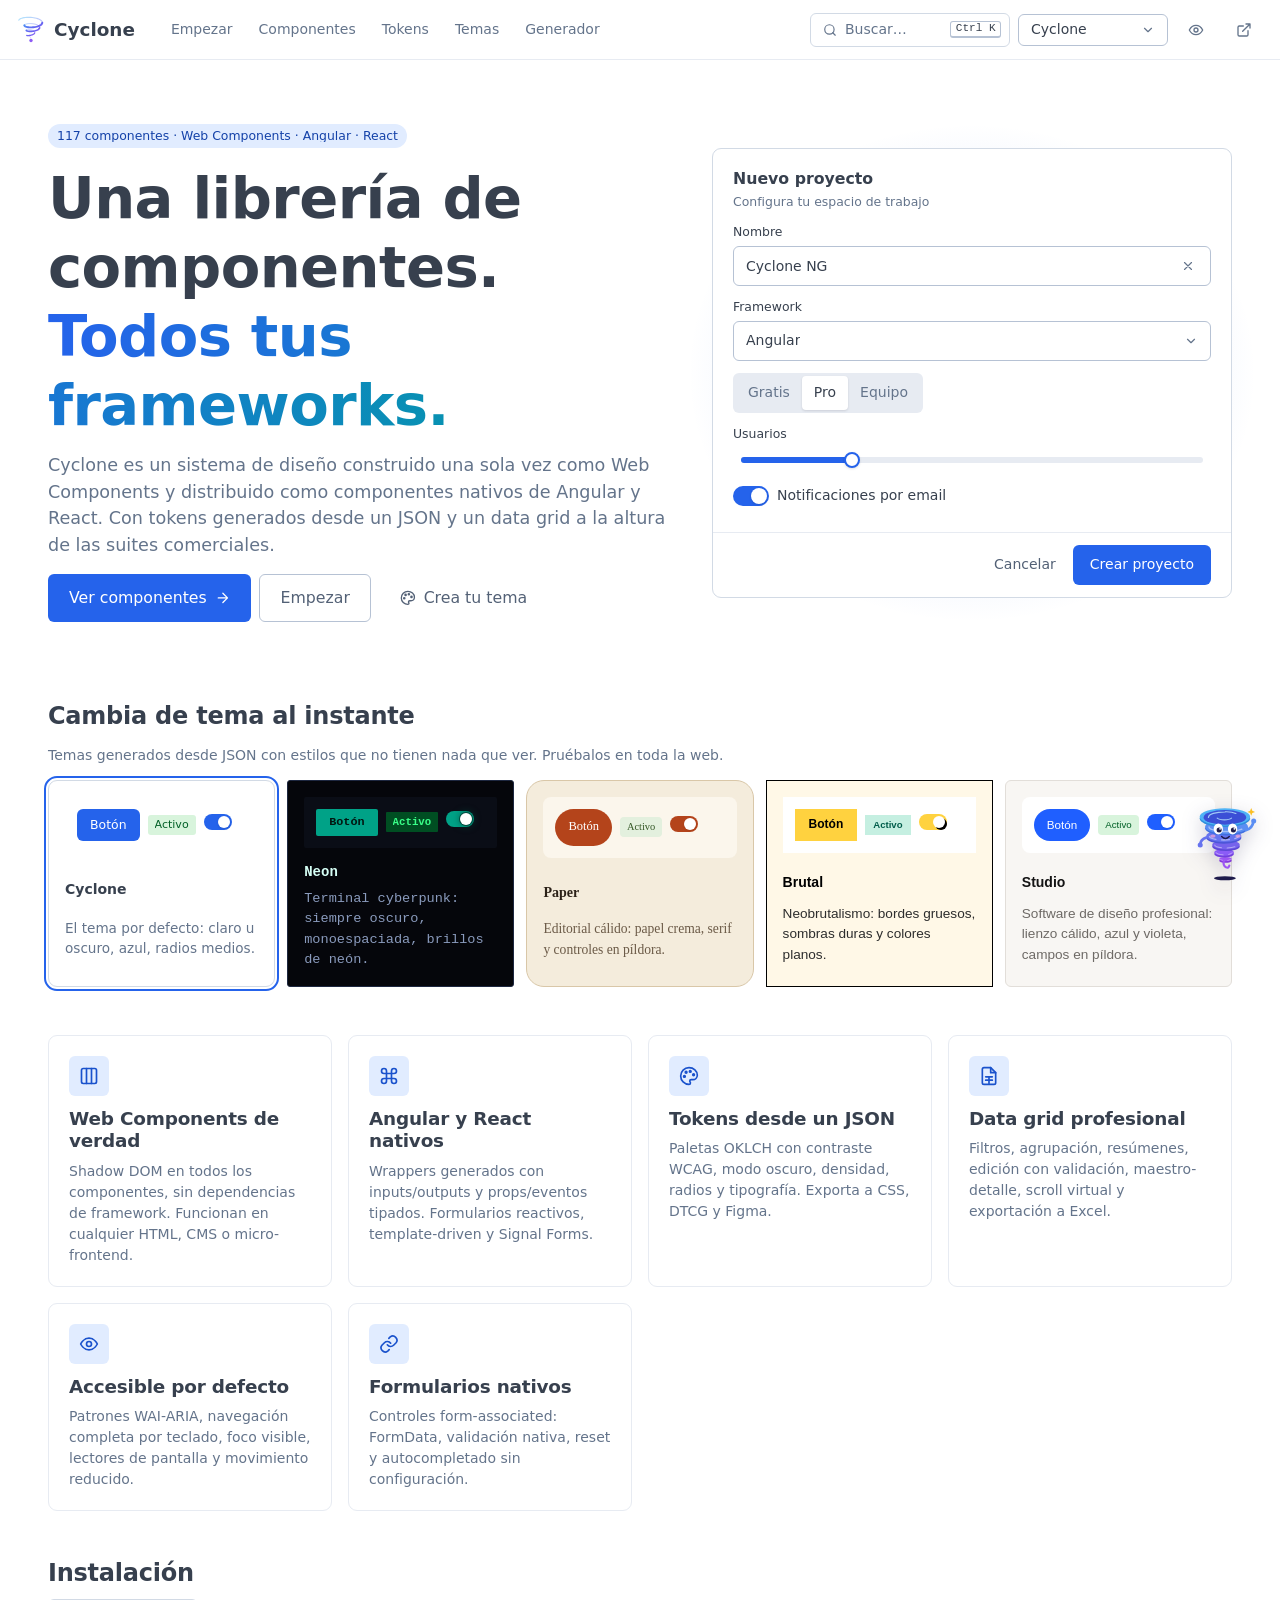
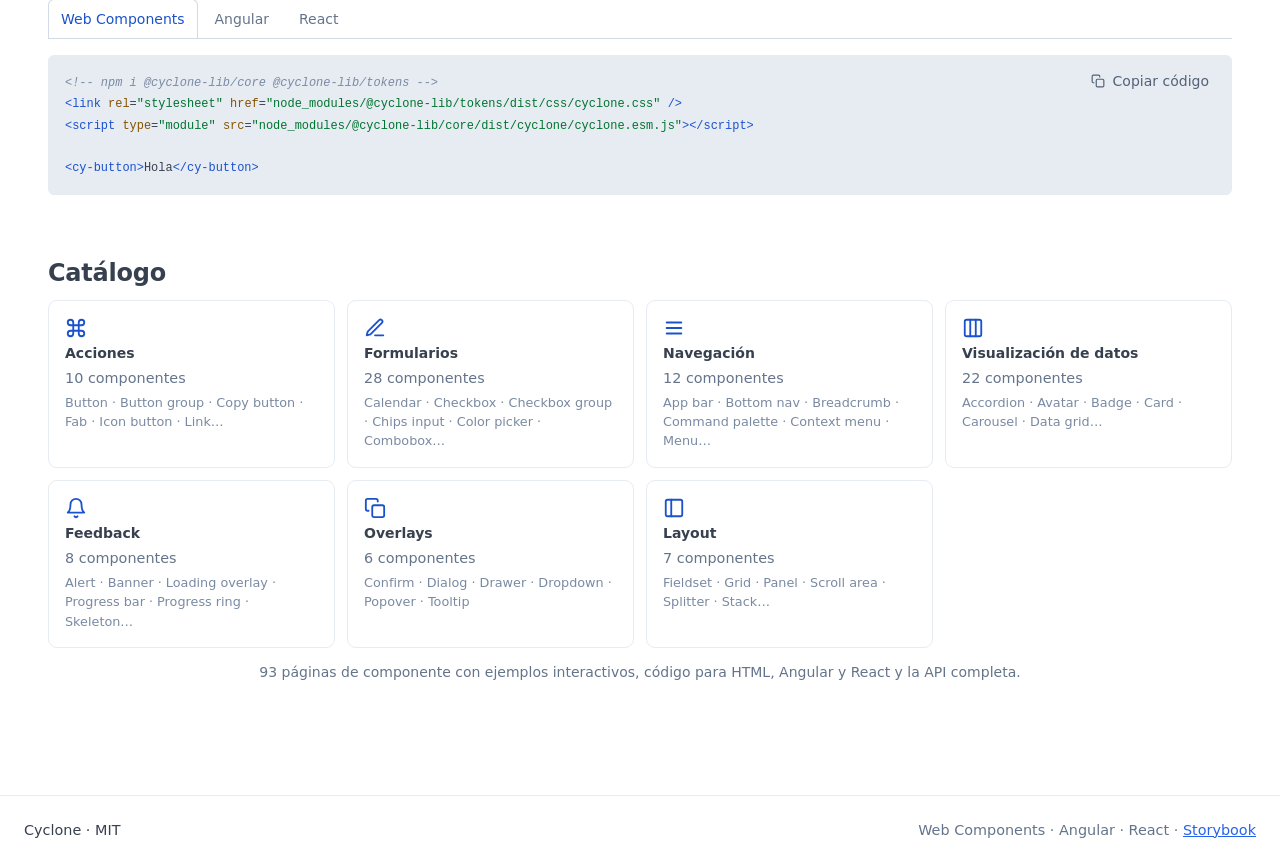
==== index.html @ b9663aac "Add public docs build of Cyclone-NG for GitHub Pages Static build of apps/docs with Storybook under " ====
<!doctype html>
<html lang="es">
  <head>
    <meta charset="utf-8" />
    <meta name="viewport" content="width=device-width, initial-scale=1" />
    <meta name="description" content="Cyclone: librería de componentes para Web Components, Angular y React, con tokens de diseño y data grid avanzado." />
    <meta name="cyclone:theme" content="manual" />
    <title>Cyclone · Componentes para Web Components, Angular y React</title>
    <link rel="icon" type="image/svg+xml" href="./brand/favicon.svg" />
    <script type="module" crossorigin src="./assets/index-DkG4FEiR.js"></script>
    <link rel="stylesheet" crossorigin href="./assets/index-DR-Eerob.css">
  </head>
  <body>
    <a class="skip" href="#main">Saltar al contenido</a>
    <div id="app"></div>
  </body>
</html>
---- assets/index-DR-Eerob.css ----
:root{--cy-theme-name:"cyclone";--cy-palette-white:#fff;--cy-palette-black:#000;--cy-palette-primary-50:#f3f7ff;--cy-palette-primary-100:#e1ecff;--cy-palette-primary-200:#c6daff;--cy-palette-primary-300:#9fc0ff;--cy-palette-primary-400:#6c9dff;--cy-palette-primary-500:#417eff;--cy-palette-primary-600:#2563eb;--cy-palette-primary-700:#1a52cc;--cy-palette-primary-800:#1442a9;--cy-palette-primary-900:#123788;--cy-palette-primary-950:#07215a;--cy-palette-neutral-50:#f5f7fa;--cy-palette-neutral-100:#e7ebf2;--cy-palette-neutral-200:#d2dae5;--cy-palette-neutral-300:#b6c2d4;--cy-palette-neutral-400:#93a3b9;--cy-palette-neutral-500:#7a8aa2;--cy-palette-neutral-600:#64748b;--cy-palette-neutral-700:#536176;--cy-palette-neutral-800:#434f60;--cy-palette-neutral-900:#37404e;--cy-palette-neutral-950:#202730;--cy-palette-success-50:#eefbef;--cy-palette-success-100:#d8f4dc;--cy-palette-success-200:#b6e8be;--cy-palette-success-300:#87d696;--cy-palette-success-400:#4cbb68;--cy-palette-success-500:#16a34a;--cy-palette-success-600:#008a3b;--cy-palette-success-700:#007430;--cy-palette-success-800:#005f26;--cy-palette-success-900:#004e1e;--cy-palette-success-950:#00300f;--cy-palette-warning-50:#fff1e1;--cy-palette-warning-100:#fedebb;--cy-palette-warning-200:#fcc380;--cy-palette-warning-300:#f59e0b;--cy-palette-warning-400:#d08500;--cy-palette-warning-500:#b47200;--cy-palette-warning-600:#9b6200;--cy-palette-warning-700:#865400;--cy-palette-warning-800:#6e4400;--cy-palette-warning-900:#5a3700;--cy-palette-warning-950:#382000;--cy-palette-danger-50:#fff4f2;--cy-palette-danger-100:#ffe4e0;--cy-palette-danger-200:#ffcbc3;--cy-palette-danger-300:#ffa99e;--cy-palette-danger-400:#ff7366;--cy-palette-danger-500:#f5443d;--cy-palette-danger-600:#dc2626;--cy-palette-danger-700:#bc1318;--cy-palette-danger-800:#9a0a10;--cy-palette-danger-900:#7b0e0f;--cy-palette-danger-950:#4f0204;--cy-palette-info-50:#eef9fd;--cy-palette-info-100:#d8f0f9;--cy-palette-info-200:#b4e0ef;--cy-palette-info-300:#84c9e1;--cy-palette-info-400:#47abca;--cy-palette-info-500:#0891b2;--cy-palette-info-600:#007b97;--cy-palette-info-700:#006881;--cy-palette-info-800:#00566b;--cy-palette-info-900:#004759;--cy-palette-info-950:#002c38;--cy-space-0:0px;--cy-space-1:4px;--cy-space-2:8px;--cy-space-3:12px;--cy-space-4:16px;--cy-space-5:20px;--cy-space-6:24px;--cy-space-7:28px;--cy-space-8:32px;--cy-space-10:40px;--cy-space-12:48px;--cy-space-14:56px;--cy-space-16:64px;--cy-space-20:80px;--cy-space-24:96px;--cy-space-0_5:2px;--cy-space-1_5:6px;--cy-space-2_5:10px;--cy-space-3_5:14px;--cy-size-control-xs:24px;--cy-size-control-sm:32px;--cy-size-control-md:40px;--cy-size-control-lg:48px;--cy-size-icon-sm:14px;--cy-size-icon-md:16px;--cy-size-icon-lg:20px;--cy-radius-none:0px;--cy-radius-sm:3px;--cy-radius-md:6px;--cy-radius-lg:9px;--cy-radius-xl:12px;--cy-radius-full:9999px;--cy-radius-control:var(--cy-radius-md);--cy-radius-container:var(--cy-radius-lg);--cy-border-width-default:1px;--cy-border-width-strong:2px;--cy-font-family-sans:Inter, ui-sans-serif, system-ui, -apple-system, "Segoe UI", Roboto, sans-serif;--cy-font-family-mono:ui-monospace, SFMono-Regular, Menlo, Consolas, monospace;--cy-font-family-heading:var(--cy-font-family-sans);--cy-font-size-xs:.6914rem;--cy-font-size-sm:.7778rem;--cy-font-size-md:.875rem;--cy-font-size-lg:.9844rem;--cy-font-size-xl:1.1074rem;--cy-font-size-2xl:1.2458rem;--cy-font-size-3xl:1.4016rem;--cy-font-size-4xl:1.5768rem;--cy-font-weight-regular:400;--cy-font-weight-medium:500;--cy-font-weight-semibold:600;--cy-font-weight-bold:700;--cy-font-line-height-tight:1.25;--cy-font-line-height-normal:1.5;--cy-font-line-height-relaxed:1.75;--cy-duration-fast:.1s;--cy-duration-normal:.2s;--cy-duration-slow:.3s;--cy-easing-standard:cubic-bezier(.2, 0, 0, 1);--cy-easing-enter:cubic-bezier(0, 0, 0, 1);--cy-easing-exit:cubic-bezier(.3, 0, 1, 1);--cy-focus-ring-width:2px;--cy-focus-ring-offset:2px;--cy-opacity-disabled:.5;--cy-z-dropdown:1000;--cy-z-sticky:1100;--cy-z-overlay:1200;--cy-z-modal:1300;--cy-z-popover:1400;--cy-z-toast:1500;--cy-z-tooltip:1600;--cy-color-bg-canvas:var(--cy-palette-white);--cy-color-bg-surface:var(--cy-palette-white);--cy-color-bg-raised:var(--cy-palette-white);--cy-color-bg-sunken:var(--cy-palette-neutral-100);--cy-color-bg-muted:var(--cy-palette-neutral-50);--cy-color-bg-hover:#7a8aa214;--cy-color-bg-backdrop:#20273080;--cy-color-text-default:var(--cy-palette-neutral-900);--cy-color-text-muted:var(--cy-palette-neutral-600);--cy-color-text-subtle:var(--cy-palette-neutral-500);--cy-color-text-disabled:var(--cy-palette-neutral-400);--cy-color-text-inverse:var(--cy-palette-white);--cy-color-text-link:var(--cy-palette-primary-600);--cy-color-border-subtle:var(--cy-palette-neutral-100);--cy-color-border-default:var(--cy-palette-neutral-200);--cy-color-border-strong:var(--cy-palette-neutral-300);--cy-color-border-control:var(--cy-palette-neutral-300);--cy-color-border-control-hover:var(--cy-palette-neutral-400);--cy-color-focus-ring:var(--cy-palette-primary-500);--cy-color-primary-solid:var(--cy-palette-primary-600);--cy-color-primary-solid-hover:var(--cy-palette-primary-700);--cy-color-primary-solid-active:var(--cy-palette-primary-800);--cy-color-primary-on-solid:var(--cy-palette-white);--cy-color-primary-soft:var(--cy-palette-primary-100);--cy-color-primary-soft-hover:var(--cy-palette-primary-200);--cy-color-primary-on-soft:var(--cy-palette-primary-800);--cy-color-primary-border:var(--cy-palette-primary-300);--cy-color-primary-text:var(--cy-palette-primary-700);--cy-color-neutral-solid:var(--cy-palette-neutral-800);--cy-color-neutral-solid-hover:var(--cy-palette-neutral-900);--cy-color-neutral-solid-active:var(--cy-palette-neutral-950);--cy-color-neutral-on-solid:var(--cy-palette-white);--cy-color-neutral-soft:var(--cy-palette-neutral-100);--cy-color-neutral-soft-hover:var(--cy-palette-neutral-200);--cy-color-neutral-on-soft:var(--cy-palette-neutral-800);--cy-color-neutral-border:var(--cy-palette-neutral-300);--cy-color-neutral-text:var(--cy-palette-neutral-700);--cy-color-success-solid:var(--cy-palette-success-500);--cy-color-success-solid-hover:var(--cy-palette-success-600);--cy-color-success-solid-active:var(--cy-palette-success-700);--cy-color-success-on-solid:var(--cy-palette-success-950);--cy-color-success-soft:var(--cy-palette-success-100);--cy-color-success-soft-hover:var(--cy-palette-success-200);--cy-color-success-on-soft:var(--cy-palette-success-800);--cy-color-success-border:var(--cy-palette-success-300);--cy-color-success-text:var(--cy-palette-success-700);--cy-color-warning-solid:var(--cy-palette-warning-300);--cy-color-warning-solid-hover:var(--cy-palette-warning-400);--cy-color-warning-solid-active:var(--cy-palette-warning-500);--cy-color-warning-on-solid:var(--cy-palette-warning-950);--cy-color-warning-soft:var(--cy-palette-warning-100);--cy-color-warning-soft-hover:var(--cy-palette-warning-200);--cy-color-warning-on-soft:var(--cy-palette-warning-800);--cy-color-warning-border:var(--cy-palette-warning-300);--cy-color-warning-text:var(--cy-palette-warning-700);--cy-color-danger-solid:var(--cy-palette-danger-600);--cy-color-danger-solid-hover:var(--cy-palette-danger-700);--cy-color-danger-solid-active:var(--cy-palette-danger-800);--cy-color-danger-on-solid:var(--cy-palette-white);--cy-color-danger-soft:var(--cy-palette-danger-100);--cy-color-danger-soft-hover:var(--cy-palette-danger-200);--cy-color-danger-on-soft:var(--cy-palette-danger-800);--cy-color-danger-border:var(--cy-palette-danger-300);--cy-color-danger-text:var(--cy-palette-danger-700);--cy-color-info-solid:var(--cy-palette-info-500);--cy-color-info-solid-hover:var(--cy-palette-info-600);--cy-color-info-solid-active:var(--cy-palette-info-700);--cy-color-info-on-solid:var(--cy-palette-info-950);--cy-color-info-soft:var(--cy-palette-info-100);--cy-color-info-soft-hover:var(--cy-palette-info-200);--cy-color-info-on-soft:var(--cy-palette-info-800);--cy-color-info-border:var(--cy-palette-info-300);--cy-color-info-text:var(--cy-palette-info-700);--cy-shadow-sm:0px 1px 2px 0px #2027300f, 0px 1px 3px 0px #20273014;--cy-shadow-md:0px 2px 4px -1px #2027300f, 0px 4px 8px -2px #2027301a;--cy-shadow-lg:0px 4px 8px -2px #2027300f, 0px 12px 24px -4px #2027301f;--cy-shadow-xl:0px 8px 16px -4px #20273014, 0px 24px 48px -8px #20273029;--lightningcss-light:initial;--lightningcss-dark: ;color-scheme:light}@media (prefers-color-scheme:dark){:root:not([data-cy-mode=light]){--cy-color-bg-canvas:var(--cy-palette-neutral-950);--cy-color-bg-surface:var(--cy-palette-neutral-900);--cy-color-bg-raised:var(--cy-palette-neutral-800);--cy-color-bg-sunken:var(--cy-palette-neutral-950);--cy-color-bg-muted:var(--cy-palette-neutral-900);--cy-color-bg-hover:#93a3b91f;--cy-color-bg-backdrop:#202730b3;--cy-color-text-default:var(--cy-palette-neutral-50);--cy-color-text-muted:var(--cy-palette-neutral-400);--cy-color-text-subtle:var(--cy-palette-neutral-500);--cy-color-text-disabled:var(--cy-palette-neutral-600);--cy-color-text-inverse:var(--cy-palette-neutral-900);--cy-color-text-link:var(--cy-palette-primary-400);--cy-color-border-subtle:var(--cy-palette-neutral-900);--cy-color-border-default:var(--cy-palette-neutral-800);--cy-color-border-strong:var(--cy-palette-neutral-700);--cy-color-border-control:var(--cy-palette-neutral-700);--cy-color-border-control-hover:var(--cy-palette-neutral-600);--cy-color-focus-ring:var(--cy-palette-primary-400);--cy-color-primary-solid:var(--cy-palette-primary-500);--cy-color-primary-solid-hover:var(--cy-palette-primary-400);--cy-color-primary-solid-active:var(--cy-palette-primary-300);--cy-color-primary-on-solid:var(--cy-palette-primary-950);--cy-color-primary-soft:var(--cy-palette-primary-900);--cy-color-primary-soft-hover:var(--cy-palette-primary-800);--cy-color-primary-on-soft:var(--cy-palette-primary-200);--cy-color-primary-border:var(--cy-palette-primary-700);--cy-color-primary-text:var(--cy-palette-primary-300);--cy-color-neutral-solid:var(--cy-palette-neutral-100);--cy-color-neutral-solid-hover:var(--cy-palette-neutral-200);--cy-color-neutral-solid-active:var(--cy-palette-neutral-300);--cy-color-neutral-on-solid:var(--cy-palette-neutral-950);--cy-color-neutral-soft:var(--cy-palette-neutral-900);--cy-color-neutral-soft-hover:var(--cy-palette-neutral-800);--cy-color-neutral-on-soft:var(--cy-palette-neutral-200);--cy-color-neutral-border:var(--cy-palette-neutral-700);--cy-color-neutral-text:var(--cy-palette-neutral-300);--cy-color-success-solid:var(--cy-palette-success-500);--cy-color-success-solid-hover:var(--cy-palette-success-400);--cy-color-success-solid-active:var(--cy-palette-success-300);--cy-color-success-on-solid:var(--cy-palette-success-950);--cy-color-success-soft:var(--cy-palette-success-900);--cy-color-success-soft-hover:var(--cy-palette-success-800);--cy-color-success-on-soft:var(--cy-palette-success-200);--cy-color-success-border:var(--cy-palette-success-700);--cy-color-success-text:var(--cy-palette-success-300);--cy-color-warning-solid:var(--cy-palette-warning-400);--cy-color-warning-solid-hover:var(--cy-palette-warning-300);--cy-color-warning-solid-active:var(--cy-palette-warning-200);--cy-color-warning-on-solid:var(--cy-palette-warning-950);--cy-color-warning-soft:var(--cy-palette-warning-900);--cy-color-warning-soft-hover:var(--cy-palette-warning-800);--cy-color-warning-on-soft:var(--cy-palette-warning-200);--cy-color-warning-border:var(--cy-palette-warning-700);--cy-color-warning-text:var(--cy-palette-warning-300);--cy-color-danger-solid:var(--cy-palette-danger-500);--cy-color-danger-solid-hover:var(--cy-palette-danger-400);--cy-color-danger-solid-active:var(--cy-palette-danger-300);--cy-color-danger-on-solid:var(--cy-palette-danger-950);--cy-color-danger-soft:var(--cy-palette-danger-900);--cy-color-danger-soft-hover:var(--cy-palette-danger-800);--cy-color-danger-on-soft:var(--cy-palette-danger-200);--cy-color-danger-border:var(--cy-palette-danger-700);--cy-color-danger-text:var(--cy-palette-danger-300);--cy-color-info-solid:var(--cy-palette-info-500);--cy-color-info-solid-hover:var(--cy-palette-info-400);--cy-color-info-solid-active:var(--cy-palette-info-300);--cy-color-info-on-solid:var(--cy-palette-info-950);--cy-color-info-soft:var(--cy-palette-info-900);--cy-color-info-soft-hover:var(--cy-palette-info-800);--cy-color-info-on-soft:var(--cy-palette-info-200);--cy-color-info-border:var(--cy-palette-info-700);--cy-color-info-text:var(--cy-palette-info-300);--cy-shadow-sm:0px 1px 2px 0px #2027302e, 0px 1px 3px 0px #2027303d;--cy-shadow-md:0px 2px 4px -1px #2027302e, 0px 4px 8px -2px #2027304d;--cy-shadow-lg:0px 4px 8px -2px #2027302e, 0px 12px 24px -4px #2027305c;--cy-shadow-xl:0px 8px 16px -4px #2027303d, 0px 24px 48px -8px #2027307a;--lightningcss-light: ;--lightningcss-dark:initial;color-scheme:dark}}[data-cy-mode=dark]{--cy-color-bg-canvas:var(--cy-palette-neutral-950);--cy-color-bg-surface:var(--cy-palette-neutral-900);--cy-color-bg-raised:var(--cy-palette-neutral-800);--cy-color-bg-sunken:var(--cy-palette-neutral-950);--cy-color-bg-muted:var(--cy-palette-neutral-900);--cy-color-bg-hover:#93a3b91f;--cy-color-bg-backdrop:#202730b3;--cy-color-text-default:var(--cy-palette-neutral-50);--cy-color-text-muted:var(--cy-palette-neutral-400);--cy-color-text-subtle:var(--cy-palette-neutral-500);--cy-color-text-disabled:var(--cy-palette-neutral-600);--cy-color-text-inverse:var(--cy-palette-neutral-900);--cy-color-text-link:var(--cy-palette-primary-400);--cy-color-border-subtle:var(--cy-palette-neutral-900);--cy-color-border-default:var(--cy-palette-neutral-800);--cy-color-border-strong:var(--cy-palette-neutral-700);--cy-color-border-control:var(--cy-palette-neutral-700);--cy-color-border-control-hover:var(--cy-palette-neutral-600);--cy-color-focus-ring:var(--cy-palette-primary-400);--cy-color-primary-solid:var(--cy-palette-primary-500);--cy-color-primary-solid-hover:var(--cy-palette-primary-400);--cy-color-primary-solid-active:var(--cy-palette-primary-300);--cy-color-primary-on-solid:var(--cy-palette-primary-950);--cy-color-primary-soft:var(--cy-palette-primary-900);--cy-color-primary-soft-hover:var(--cy-palette-primary-800);--cy-color-primary-on-soft:var(--cy-palette-primary-200);--cy-color-primary-border:var(--cy-palette-primary-700);--cy-color-primary-text:var(--cy-palette-primary-300);--cy-color-neutral-solid:var(--cy-palette-neutral-100);--cy-color-neutral-solid-hover:var(--cy-palette-neutral-200);--cy-color-neutral-solid-active:var(--cy-palette-neutral-300);--cy-color-neutral-on-solid:var(--cy-palette-neutral-950);--cy-color-neutral-soft:var(--cy-palette-neutral-900);--cy-color-neutral-soft-hover:var(--cy-palette-neutral-800);--cy-color-neutral-on-soft:var(--cy-palette-neutral-200);--cy-color-neutral-border:var(--cy-palette-neutral-700);--cy-color-neutral-text:var(--cy-palette-neutral-300);--cy-color-success-solid:var(--cy-palette-success-500);--cy-color-success-solid-hover:var(--cy-palette-success-400);--cy-color-success-solid-active:var(--cy-palette-success-300);--cy-color-success-on-solid:var(--cy-palette-success-950);--cy-color-success-soft:var(--cy-palette-success-900);--cy-color-success-soft-hover:var(--cy-palette-success-800);--cy-color-success-on-soft:var(--cy-palette-success-200);--cy-color-success-border:var(--cy-palette-success-700);--cy-color-success-text:var(--cy-palette-success-300);--cy-color-warning-solid:var(--cy-palette-warning-400);--cy-color-warning-solid-hover:var(--cy-palette-warning-300);--cy-color-warning-solid-active:var(--cy-palette-warning-200);--cy-color-warning-on-solid:var(--cy-palette-warning-950);--cy-color-warning-soft:var(--cy-palette-warning-900);--cy-color-warning-soft-hover:var(--cy-palette-warning-800);--cy-color-warning-on-soft:var(--cy-palette-warning-200);--cy-color-warning-border:var(--cy-palette-warning-700);--cy-color-warning-text:var(--cy-palette-warning-300);--cy-color-danger-solid:var(--cy-palette-danger-500);--cy-color-danger-solid-hover:var(--cy-palette-danger-400);--cy-color-danger-solid-active:var(--cy-palette-danger-300);--cy-color-danger-on-solid:var(--cy-palette-danger-950);--cy-color-danger-soft:var(--cy-palette-danger-900);--cy-color-danger-soft-hover:var(--cy-palette-danger-800);--cy-color-danger-on-soft:var(--cy-palette-danger-200);--cy-color-danger-border:var(--cy-palette-danger-700);--cy-color-danger-text:var(--cy-palette-danger-300);--cy-color-info-solid:var(--cy-palette-info-500);--cy-color-info-solid-hover:var(--cy-palette-info-400);--cy-color-info-solid-active:var(--cy-palette-info-300);--cy-color-info-on-solid:var(--cy-palette-info-950);--cy-color-info-soft:var(--cy-palette-info-900);--cy-color-info-soft-hover:var(--cy-palette-info-800);--cy-color-info-on-soft:var(--cy-palette-info-200);--cy-color-info-border:var(--cy-palette-info-700);--cy-color-info-text:var(--cy-palette-info-300);--cy-shadow-sm:0px 1px 2px 0px #2027302e, 0px 1px 3px 0px #2027303d;--cy-shadow-md:0px 2px 4px -1px #2027302e, 0px 4px 8px -2px #2027304d;--cy-shadow-lg:0px 4px 8px -2px #2027302e, 0px 12px 24px -4px #2027305c;--cy-shadow-xl:0px 8px 16px -4px #2027303d, 0px 24px 48px -8px #2027307a;--lightningcss-light: ;--lightningcss-dark:initial;color-scheme:dark}[data-cy-mode=light]{--cy-color-bg-canvas:var(--cy-palette-white);--cy-color-bg-surface:var(--cy-palette-white);--cy-color-bg-raised:var(--cy-palette-white);--cy-color-bg-sunken:var(--cy-palette-neutral-100);--cy-color-bg-muted:var(--cy-palette-neutral-50);--cy-color-bg-hover:#7a8aa214;--cy-color-bg-backdrop:#20273080;--cy-color-text-default:var(--cy-palette-neutral-900);--cy-color-text-muted:var(--cy-palette-neutral-600);--cy-color-text-subtle:var(--cy-palette-neutral-500);--cy-color-text-disabled:var(--cy-palette-neutral-400);--cy-color-text-inverse:var(--cy-palette-white);--cy-color-text-link:var(--cy-palette-primary-600);--cy-color-border-subtle:var(--cy-palette-neutral-100);--cy-color-border-default:var(--cy-palette-neutral-200);--cy-color-border-strong:var(--cy-palette-neutral-300);--cy-color-border-control:var(--cy-palette-neutral-300);--cy-color-border-control-hover:var(--cy-palette-neutral-400);--cy-color-focus-ring:var(--cy-palette-primary-500);--cy-color-primary-solid:var(--cy-palette-primary-600);--cy-color-primary-solid-hover:var(--cy-palette-primary-700);--cy-color-primary-solid-active:var(--cy-palette-primary-800);--cy-color-primary-on-solid:var(--cy-palette-white);--cy-color-primary-soft:var(--cy-palette-primary-100);--cy-color-primary-soft-hover:var(--cy-palette-primary-200);--cy-color-primary-on-soft:var(--cy-palette-primary-800);--cy-color-primary-border:var(--cy-palette-primary-300);--cy-color-primary-text:var(--cy-palette-primary-700);--cy-color-neutral-solid:var(--cy-palette-neutral-800);--cy-color-neutral-solid-hover:var(--cy-palette-neutral-900);--cy-color-neutral-solid-active:var(--cy-palette-neutral-950);--cy-color-neutral-on-solid:var(--cy-palette-white);--cy-color-neutral-soft:var(--cy-palette-neutral-100);--cy-color-neutral-soft-hover:var(--cy-palette-neutral-200);--cy-color-neutral-on-soft:var(--cy-palette-neutral-800);--cy-color-neutral-border:var(--cy-palette-neutral-300);--cy-color-neutral-text:var(--cy-palette-neutral-700);--cy-color-success-solid:var(--cy-palette-success-500);--cy-color-success-solid-hover:var(--cy-palette-success-600);--cy-color-success-solid-active:var(--cy-palette-success-700);--cy-color-success-on-solid:var(--cy-palette-success-950);--cy-color-success-soft:var(--cy-palette-success-100);--cy-color-success-soft-hover:var(--cy-palette-success-200);--cy-color-success-on-soft:var(--cy-palette-success-800);--cy-color-success-border:var(--cy-palette-success-300);--cy-color-success-text:var(--cy-palette-success-700);--cy-color-warning-solid:var(--cy-palette-warning-300);--cy-color-warning-solid-hover:var(--cy-palette-warning-400);--cy-color-warning-solid-active:var(--cy-palette-warning-500);--cy-color-warning-on-solid:var(--cy-palette-warning-950);--cy-color-warning-soft:var(--cy-palette-warning-100);--cy-color-warning-soft-hover:var(--cy-palette-warning-200);--cy-color-warning-on-soft:var(--cy-palette-warning-800);--cy-color-warning-border:var(--cy-palette-warning-300);--cy-color-warning-text:var(--cy-palette-warning-700);--cy-color-danger-solid:var(--cy-palette-danger-600);--cy-color-danger-solid-hover:var(--cy-palette-danger-700);--cy-color-danger-solid-active:var(--cy-palette-danger-800);--cy-color-danger-on-solid:var(--cy-palette-white);--cy-color-danger-soft:var(--cy-palette-danger-100);--cy-color-danger-soft-hover:var(--cy-palette-danger-200);--cy-color-danger-on-soft:var(--cy-palette-danger-800);--cy-color-danger-border:var(--cy-palette-danger-300);--cy-color-danger-text:var(--cy-palette-danger-700);--cy-color-info-solid:var(--cy-palette-info-500);--cy-color-info-solid-hover:var(--cy-palette-info-600);--cy-color-info-solid-active:var(--cy-palette-info-700);--cy-color-info-on-solid:var(--cy-palette-info-950);--cy-color-info-soft:var(--cy-palette-info-100);--cy-color-info-soft-hover:var(--cy-palette-info-200);--cy-color-info-on-soft:var(--cy-palette-info-800);--cy-color-info-border:var(--cy-palette-info-300);--cy-color-info-text:var(--cy-palette-info-700);--cy-shadow-sm:0px 1px 2px 0px #2027300f, 0px 1px 3px 0px #20273014;--cy-shadow-md:0px 2px 4px -1px #2027300f, 0px 4px 8px -2px #2027301a;--cy-shadow-lg:0px 4px 8px -2px #2027300f, 0px 12px 24px -4px #2027301f;--cy-shadow-xl:0px 8px 16px -4px #20273014, 0px 24px 48px -8px #20273029;--lightningcss-light:initial;--lightningcss-dark: ;color-scheme:light}[data-cy-theme=neon]{--cy-theme-name:"neon";--cy-palette-white:#fff;--cy-palette-black:#000;--cy-palette-primary-50:#e6fef7;--cy-palette-primary-100:#c8faeb;--cy-palette-primary-200:#91f2d9;--cy-palette-primary-300:#00e5c0;--cy-palette-primary-400:#00c0a0;--cy-palette-primary-500:#00a287;--cy-palette-primary-600:#008871;--cy-palette-primary-700:#00715e;--cy-palette-primary-800:#005c4c;--cy-palette-primary-900:#004b3e;--cy-palette-primary-950:#002e25;--cy-palette-neutral-50:#f4f7fb;--cy-palette-neutral-100:#e6ebf5;--cy-palette-neutral-200:#d1d9ea;--cy-palette-neutral-300:#b2bfd9;--cy-palette-neutral-400:#8d9dbe;--cy-palette-neutral-500:#7283a5;--cy-palette-neutral-600:#5b6b8c;--cy-palette-neutral-700:#4c5b78;--cy-palette-neutral-800:#3f4b63;--cy-palette-neutral-900:#343e52;--cy-palette-neutral-950:#202634;--cy-palette-success-50:#e2ffe8;--cy-palette-success-100:#b5ffc6;--cy-palette-success-200:#39ff88;--cy-palette-success-300:#00e572;--cy-palette-success-400:#00c05f;--cy-palette-success-500:#00a450;--cy-palette-success-600:#008a42;--cy-palette-success-700:#007437;--cy-palette-success-800:#005f2c;--cy-palette-success-900:#004e22;--cy-palette-success-950:#003013;--cy-palette-warning-50:#fff5d5;--cy-palette-warning-100:#ffe79d;--cy-palette-warning-200:#ffd000;--cy-palette-warning-300:#e4b900;--cy-palette-warning-400:#c09c00;--cy-palette-warning-500:#a48500;--cy-palette-warning-600:#8b7000;--cy-palette-warning-700:#755e00;--cy-palette-warning-800:#5f4c00;--cy-palette-warning-900:#4e3e00;--cy-palette-warning-950:#302500;--cy-palette-danger-50:#fff4f4;--cy-palette-danger-100:#ffe3e5;--cy-palette-danger-200:#ffcdd0;--cy-palette-danger-300:#ffabb1;--cy-palette-danger-400:#ff7687;--cy-palette-danger-500:#ff3864;--cy-palette-danger-600:#e0004c;--cy-palette-danger-700:#bc003f;--cy-palette-danger-800:#980031;--cy-palette-danger-900:#7b0026;--cy-palette-danger-950:#4e0015;--cy-palette-info-50:#eff8ff;--cy-palette-info-100:#def1ff;--cy-palette-info-200:#bfe5ff;--cy-palette-info-300:#90d2ff;--cy-palette-info-400:#3ab8ff;--cy-palette-info-500:#009be0;--cy-palette-info-600:#0081bb;--cy-palette-info-700:#006a9b;--cy-palette-info-800:#00547c;--cy-palette-info-900:#004566;--cy-palette-info-950:#002a41;--cy-palette-accent-50:#fff3fb;--cy-palette-accent-100:#ffdef4;--cy-palette-accent-200:#ffbfeb;--cy-palette-accent-300:#ff8fe1;--cy-palette-accent-400:#ff2bd6;--cy-palette-accent-500:#e000bb;--cy-palette-accent-600:#bf009f;--cy-palette-accent-700:#a30087;--cy-palette-accent-800:#880070;--cy-palette-accent-900:#70005c;--cy-palette-accent-950:#47003a;--cy-space-0:0px;--cy-space-1:4px;--cy-space-2:8px;--cy-space-3:12px;--cy-space-4:16px;--cy-space-5:20px;--cy-space-6:24px;--cy-space-7:28px;--cy-space-8:32px;--cy-space-10:40px;--cy-space-12:48px;--cy-space-14:56px;--cy-space-16:64px;--cy-space-20:80px;--cy-space-24:96px;--cy-space-0_5:2px;--cy-space-1_5:6px;--cy-space-2_5:10px;--cy-space-3_5:14px;--cy-size-control-xs:20px;--cy-size-control-sm:27px;--cy-size-control-md:34px;--cy-size-control-lg:41px;--cy-size-icon-sm:14px;--cy-size-icon-md:16px;--cy-size-icon-lg:20px;--cy-radius-none:0px;--cy-radius-sm:1px;--cy-radius-md:2px;--cy-radius-lg:3px;--cy-radius-xl:4px;--cy-radius-full:9999px;--cy-radius-control:var(--cy-radius-md);--cy-radius-container:var(--cy-radius-lg);--cy-border-width-default:1px;--cy-border-width-strong:2px;--cy-font-family-sans:"JetBrains Mono", "IBM Plex Mono", ui-monospace, SFMono-Regular, Menlo, monospace;--cy-font-family-mono:"JetBrains Mono", ui-monospace, monospace;--cy-font-family-heading:var(--cy-font-family-sans);--cy-font-size-xs:.6715rem;--cy-font-size-sm:.7386rem;--cy-font-size-md:.8125rem;--cy-font-size-lg:.8938rem;--cy-font-size-xl:.9831rem;--cy-font-size-2xl:1.0814rem;--cy-font-size-3xl:1.1896rem;--cy-font-size-4xl:1.3085rem;--cy-font-weight-regular:400;--cy-font-weight-medium:500;--cy-font-weight-semibold:700;--cy-font-weight-bold:700;--cy-font-line-height-tight:1.25;--cy-font-line-height-normal:1.5;--cy-font-line-height-relaxed:1.75;--cy-duration-fast:.1s;--cy-duration-normal:.2s;--cy-duration-slow:.3s;--cy-easing-standard:cubic-bezier(.2, 0, 0, 1);--cy-easing-enter:cubic-bezier(0, 0, 0, 1);--cy-easing-exit:cubic-bezier(.3, 0, 1, 1);--cy-focus-ring-width:2px;--cy-focus-ring-offset:2px;--cy-opacity-disabled:.5;--cy-z-dropdown:1000;--cy-z-sticky:1100;--cy-z-overlay:1200;--cy-z-modal:1300;--cy-z-popover:1400;--cy-z-toast:1500;--cy-z-tooltip:1600;--cy-color-bg-canvas:#05060b;--cy-color-bg-surface:#0a0d16;--cy-color-bg-raised:#0f1320;--cy-color-bg-sunken:#030409;--cy-color-bg-muted:#0c1019;--cy-color-bg-hover:#8d9dbe1f;--cy-color-bg-backdrop:#202634b3;--cy-color-text-default:#d6fff6;--cy-color-text-muted:#8a9bbd;--cy-color-text-subtle:var(--cy-palette-neutral-500);--cy-color-text-disabled:var(--cy-palette-neutral-600);--cy-color-text-inverse:var(--cy-palette-neutral-900);--cy-color-text-link:var(--cy-palette-primary-400);--cy-color-border-subtle:#141b2b;--cy-color-border-default:#1d2740;--cy-color-border-strong:var(--cy-palette-primary-500);--cy-color-border-control:#26335a;--cy-color-border-control-hover:var(--cy-palette-primary-500);--cy-color-focus-ring:var(--cy-palette-accent-400);--cy-color-primary-solid:var(--cy-palette-primary-500);--cy-color-primary-solid-hover:var(--cy-palette-primary-400);--cy-color-primary-solid-active:var(--cy-palette-primary-300);--cy-color-primary-on-solid:#021611;--cy-color-primary-soft:var(--cy-palette-primary-900);--cy-color-primary-soft-hover:var(--cy-palette-primary-800);--cy-color-primary-on-soft:var(--cy-palette-primary-200);--cy-color-primary-border:var(--cy-palette-primary-700);--cy-color-primary-text:var(--cy-palette-primary-300);--cy-color-neutral-solid:var(--cy-palette-neutral-100);--cy-color-neutral-solid-hover:var(--cy-palette-neutral-200);--cy-color-neutral-solid-active:var(--cy-palette-neutral-300);--cy-color-neutral-on-solid:var(--cy-palette-neutral-950);--cy-color-neutral-soft:var(--cy-palette-neutral-900);--cy-color-neutral-soft-hover:var(--cy-palette-neutral-800);--cy-color-neutral-on-soft:var(--cy-palette-neutral-200);--cy-color-neutral-border:var(--cy-palette-neutral-700);--cy-color-neutral-text:var(--cy-palette-neutral-300);--cy-color-success-solid:var(--cy-palette-success-500);--cy-color-success-solid-hover:var(--cy-palette-success-400);--cy-color-success-solid-active:var(--cy-palette-success-300);--cy-color-success-on-solid:var(--cy-palette-success-950);--cy-color-success-soft:var(--cy-palette-success-900);--cy-color-success-soft-hover:var(--cy-palette-success-800);--cy-color-success-on-soft:var(--cy-palette-success-200);--cy-color-success-border:var(--cy-palette-success-700);--cy-color-success-text:var(--cy-palette-success-300);--cy-color-warning-solid:var(--cy-palette-warning-400);--cy-color-warning-solid-hover:var(--cy-palette-warning-300);--cy-color-warning-solid-active:var(--cy-palette-warning-200);--cy-color-warning-on-solid:var(--cy-palette-warning-950);--cy-color-warning-soft:var(--cy-palette-warning-900);--cy-color-warning-soft-hover:var(--cy-palette-warning-800);--cy-color-warning-on-soft:var(--cy-palette-warning-200);--cy-color-warning-border:var(--cy-palette-warning-700);--cy-color-warning-text:var(--cy-palette-warning-300);--cy-color-danger-solid:var(--cy-palette-danger-500);--cy-color-danger-solid-hover:var(--cy-palette-danger-400);--cy-color-danger-solid-active:var(--cy-palette-danger-300);--cy-color-danger-on-solid:var(--cy-palette-danger-950);--cy-color-danger-soft:var(--cy-palette-danger-900);--cy-color-danger-soft-hover:var(--cy-palette-danger-800);--cy-color-danger-on-soft:var(--cy-palette-danger-200);--cy-color-danger-border:var(--cy-palette-danger-700);--cy-color-danger-text:var(--cy-palette-danger-300);--cy-color-info-solid:var(--cy-palette-info-500);--cy-color-info-solid-hover:var(--cy-palette-info-400);--cy-color-info-solid-active:var(--cy-palette-info-300);--cy-color-info-on-solid:var(--cy-palette-info-950);--cy-color-info-soft:var(--cy-palette-info-900);--cy-color-info-soft-hover:var(--cy-palette-info-800);--cy-color-info-on-soft:var(--cy-palette-info-200);--cy-color-info-border:var(--cy-palette-info-700);--cy-color-info-text:var(--cy-palette-info-300);--cy-color-accent-solid:var(--cy-palette-accent-500);--cy-color-accent-solid-hover:var(--cy-palette-accent-400);--cy-color-accent-solid-active:var(--cy-palette-accent-300);--cy-color-accent-on-solid:var(--cy-palette-white);--cy-color-accent-soft:var(--cy-palette-accent-900);--cy-color-accent-soft-hover:var(--cy-palette-accent-800);--cy-color-accent-on-soft:var(--cy-palette-accent-200);--cy-color-accent-border:var(--cy-palette-accent-700);--cy-color-accent-text:var(--cy-palette-accent-300);--cy-shadow-sm:0 0 0 1px var(--cy-palette-primary-900), 0 0 8px var(--cy-palette-primary-900);--cy-shadow-md:0 0 0 1px var(--cy-palette-primary-800), 0 0 18px -2px var(--cy-palette-primary-800);--cy-shadow-lg:0 0 0 1px var(--cy-palette-primary-700), 0 0 32px -4px var(--cy-palette-primary-800);--cy-shadow-xl:0 0 0 1px var(--cy-palette-accent-700), 0 0 48px -6px var(--cy-palette-accent-800);--cy-button-font-weight:var(--cy-font-weight-semibold);--cy-tag-font-weight:var(--cy-font-weight-semibold);--lightningcss-light: ;--lightningcss-dark:initial;color-scheme:dark}[data-cy-theme=paper]{--cy-theme-name:"paper";--cy-palette-white:#fff;--cy-palette-black:#000;--cy-palette-primary-50:#fff4f1;--cy-palette-primary-100:#ffe5dc;--cy-palette-primary-200:#fcb;--cy-palette-primary-300:#fca78b;--cy-palette-primary-400:#e87c59;--cy-palette-primary-500:#cf5d36;--cy-palette-primary-600:#b4441b;--cy-palette-primary-700:#9b3710;--cy-palette-primary-800:#812c0c;--cy-palette-primary-900:#69260e;--cy-palette-primary-950:#441505;--cy-palette-neutral-50:#f9f6f3;--cy-palette-neutral-100:#f0eae4;--cy-palette-neutral-200:#e2d7cd;--cy-palette-neutral-300:#d0c0b0;--cy-palette-neutral-400:#b5a18d;--cy-palette-neutral-500:#9f8a74;--cy-palette-neutral-600:#8a7560;--cy-palette-neutral-700:#74614e;--cy-palette-neutral-800:#5e4e3e;--cy-palette-neutral-900:#4b3f32;--cy-palette-neutral-950:#2d251c;--cy-palette-success-50:#f3f9f0;--cy-palette-success-100:#e3f0de;--cy-palette-success-200:#cae1c2;--cy-palette-success-300:#a8cc9b;--cy-palette-success-400:#80ad6f;--cy-palette-success-500:#649451;--cy-palette-success-600:#4d7c3a;--cy-palette-success-700:#3f692e;--cy-palette-success-800:#335725;--cy-palette-success-900:#2b4720;--cy-palette-success-950:#192c11;--cy-palette-warning-50:#fef5ea;--cy-palette-warning-100:#f8e6cd;--cy-palette-warning-200:#efcfa3;--cy-palette-warning-300:#e1b069;--cy-palette-warning-400:#c98a12;--cy-palette-warning-500:#ae7600;--cy-palette-warning-600:#946400;--cy-palette-warning-700:#7f5500;--cy-palette-warning-800:#6a4600;--cy-palette-warning-900:#573900;--cy-palette-warning-950:#362200;--cy-palette-danger-50:#fff4f2;--cy-palette-danger-100:#ffe4e0;--cy-palette-danger-200:#ffcbc3;--cy-palette-danger-300:#ffa699;--cy-palette-danger-400:#fe6f5f;--cy-palette-danger-500:#e94d40;--cy-palette-danger-600:#cf3329;--cy-palette-danger-700:#b3261e;--cy-palette-danger-800:#931d16;--cy-palette-danger-900:#771a14;--cy-palette-danger-950:#4c0a07;--cy-palette-info-50:#f1f8fd;--cy-palette-info-100:#dfedf8;--cy-palette-info-200:#c4ddef;--cy-palette-info-300:#9fc7e3;--cy-palette-info-400:#76abce;--cy-palette-info-500:#5b94ba;--cy-palette-info-600:#4780a4;--cy-palette-info-700:#3b6e8f;--cy-palette-info-800:#2e5975;--cy-palette-info-900:#26475d;--cy-palette-info-950:#132b3a;--cy-palette-accent-50:#f8f5ff;--cy-palette-accent-100:#eee7ff;--cy-palette-accent-200:#ded1fc;--cy-palette-accent-300:#c9b4f5;--cy-palette-accent-400:#ac90e3;--cy-palette-accent-500:#9575cd;--cy-palette-accent-600:#7f5fb5;--cy-palette-accent-700:#6b4e9b;--cy-palette-accent-800:#573f80;--cy-palette-accent-900:#473467;--cy-palette-accent-950:#2b1e42;--cy-space-0:0px;--cy-space-1:4px;--cy-space-2:8px;--cy-space-3:12px;--cy-space-4:16px;--cy-space-5:20px;--cy-space-6:24px;--cy-space-7:28px;--cy-space-8:32px;--cy-space-10:40px;--cy-space-12:48px;--cy-space-14:56px;--cy-space-16:64px;--cy-space-20:80px;--cy-space-24:96px;--cy-space-0_5:2px;--cy-space-1_5:6px;--cy-space-2_5:10px;--cy-space-3_5:14px;--cy-size-control-xs:28px;--cy-size-control-sm:37px;--cy-size-control-md:46px;--cy-size-control-lg:55px;--cy-size-icon-sm:14px;--cy-size-icon-md:16px;--cy-size-icon-lg:20px;--cy-radius-none:0px;--cy-radius-sm:4px;--cy-radius-md:8px;--cy-radius-lg:12px;--cy-radius-xl:16px;--cy-radius-full:9999px;--cy-radius-control:var(--cy-radius-full);--cy-radius-container:18px;--cy-border-width-default:1px;--cy-border-width-strong:2px;--cy-font-family-sans:"Fraunces", "Iowan Old Style", "Palatino Linotype", Palatino, Georgia, serif;--cy-font-family-mono:ui-monospace, SFMono-Regular, Menlo, Consolas, monospace;--cy-font-family-heading:"Fraunces", Georgia, serif;--cy-font-size-xs:.651rem;--cy-font-size-sm:.7813rem;--cy-font-size-md:.9375rem;--cy-font-size-lg:1.125rem;--cy-font-size-xl:1.35rem;--cy-font-size-2xl:1.62rem;--cy-font-size-3xl:1.944rem;--cy-font-size-4xl:2.3328rem;--cy-font-weight-regular:400;--cy-font-weight-medium:500;--cy-font-weight-semibold:600;--cy-font-weight-bold:700;--cy-font-line-height-tight:1.25;--cy-font-line-height-normal:1.5;--cy-font-line-height-relaxed:1.75;--cy-duration-fast:50ms;--cy-duration-normal:.1s;--cy-duration-slow:.15s;--cy-easing-standard:cubic-bezier(.2, 0, 0, 1);--cy-easing-enter:cubic-bezier(0, 0, 0, 1);--cy-easing-exit:cubic-bezier(.3, 0, 1, 1);--cy-focus-ring-width:2px;--cy-focus-ring-offset:2px;--cy-opacity-disabled:.5;--cy-z-dropdown:1000;--cy-z-sticky:1100;--cy-z-overlay:1200;--cy-z-modal:1300;--cy-z-popover:1400;--cy-z-toast:1500;--cy-z-tooltip:1600;--cy-color-bg-canvas:#f4ecdc;--cy-color-bg-surface:#fbf6ec;--cy-color-bg-raised:#fffaf1;--cy-color-bg-sunken:#ebe0cb;--cy-color-bg-muted:#f1e7d4;--cy-color-bg-hover:#9f8a7414;--cy-color-bg-backdrop:#2d251c80;--cy-color-text-default:#2b2118;--cy-color-text-muted:#6b5a47;--cy-color-text-subtle:var(--cy-palette-neutral-500);--cy-color-text-disabled:var(--cy-palette-neutral-400);--cy-color-text-inverse:var(--cy-palette-white);--cy-color-text-link:var(--cy-palette-primary-600);--cy-color-border-subtle:#e6d8bf;--cy-color-border-default:#d9c7a8;--cy-color-border-strong:var(--cy-palette-neutral-300);--cy-color-border-control:#cdb792;--cy-color-border-control-hover:var(--cy-palette-neutral-400);--cy-color-focus-ring:var(--cy-palette-primary-500);--cy-color-primary-solid:var(--cy-palette-primary-600);--cy-color-primary-solid-hover:var(--cy-palette-primary-700);--cy-color-primary-solid-active:var(--cy-palette-primary-800);--cy-color-primary-on-solid:var(--cy-palette-white);--cy-color-primary-soft:var(--cy-palette-primary-100);--cy-color-primary-soft-hover:var(--cy-palette-primary-200);--cy-color-primary-on-soft:var(--cy-palette-primary-800);--cy-color-primary-border:var(--cy-palette-primary-300);--cy-color-primary-text:var(--cy-palette-primary-700);--cy-color-neutral-solid:var(--cy-palette-neutral-800);--cy-color-neutral-solid-hover:var(--cy-palette-neutral-900);--cy-color-neutral-solid-active:var(--cy-palette-neutral-950);--cy-color-neutral-on-solid:var(--cy-palette-white);--cy-color-neutral-soft:var(--cy-palette-neutral-100);--cy-color-neutral-soft-hover:var(--cy-palette-neutral-200);--cy-color-neutral-on-soft:var(--cy-palette-neutral-800);--cy-color-neutral-border:var(--cy-palette-neutral-300);--cy-color-neutral-text:var(--cy-palette-neutral-700);--cy-color-success-solid:var(--cy-palette-success-600);--cy-color-success-solid-hover:var(--cy-palette-success-700);--cy-color-success-solid-active:var(--cy-palette-success-800);--cy-color-success-on-solid:var(--cy-palette-white);--cy-color-success-soft:var(--cy-palette-success-100);--cy-color-success-soft-hover:var(--cy-palette-success-200);--cy-color-success-on-soft:var(--cy-palette-success-800);--cy-color-success-border:var(--cy-palette-success-300);--cy-color-success-text:var(--cy-palette-success-700);--cy-color-warning-solid:var(--cy-palette-warning-400);--cy-color-warning-solid-hover:var(--cy-palette-warning-500);--cy-color-warning-solid-active:var(--cy-palette-warning-600);--cy-color-warning-on-solid:var(--cy-palette-warning-950);--cy-color-warning-soft:var(--cy-palette-warning-100);--cy-color-warning-soft-hover:var(--cy-palette-warning-200);--cy-color-warning-on-soft:var(--cy-palette-warning-800);--cy-color-warning-border:var(--cy-palette-warning-300);--cy-color-warning-text:var(--cy-palette-warning-700);--cy-color-danger-solid:var(--cy-palette-danger-700);--cy-color-danger-solid-hover:var(--cy-palette-danger-800);--cy-color-danger-solid-active:var(--cy-palette-danger-900);--cy-color-danger-on-solid:var(--cy-palette-white);--cy-color-danger-soft:var(--cy-palette-danger-100);--cy-color-danger-soft-hover:var(--cy-palette-danger-200);--cy-color-danger-on-soft:var(--cy-palette-danger-800);--cy-color-danger-border:var(--cy-palette-danger-300);--cy-color-danger-text:var(--cy-palette-danger-700);--cy-color-info-solid:var(--cy-palette-info-700);--cy-color-info-solid-hover:var(--cy-palette-info-800);--cy-color-info-solid-active:var(--cy-palette-info-900);--cy-color-info-on-solid:var(--cy-palette-white);--cy-color-info-soft:var(--cy-palette-info-100);--cy-color-info-soft-hover:var(--cy-palette-info-200);--cy-color-info-on-soft:var(--cy-palette-info-800);--cy-color-info-border:var(--cy-palette-info-300);--cy-color-info-text:var(--cy-palette-info-700);--cy-color-accent-solid:var(--cy-palette-accent-700);--cy-color-accent-solid-hover:var(--cy-palette-accent-800);--cy-color-accent-solid-active:var(--cy-palette-accent-900);--cy-color-accent-on-solid:var(--cy-palette-white);--cy-color-accent-soft:var(--cy-palette-accent-100);--cy-color-accent-soft-hover:var(--cy-palette-accent-200);--cy-color-accent-on-soft:var(--cy-palette-accent-800);--cy-color-accent-border:var(--cy-palette-accent-300);--cy-color-accent-text:var(--cy-palette-accent-700);--cy-shadow-sm:0px 1px 2px 0px #2d251c09, 0px 1px 3px 0px #2d251c0c;--cy-shadow-md:0px 2px 4px -1px #2d251c09, 0px 4px 8px -2px #2d251c0f;--cy-shadow-lg:0px 4px 8px -2px #2d251c09, 0px 12px 24px -4px #2d251c12;--cy-shadow-xl:0px 8px 16px -4px #2d251c0c, 0px 24px 48px -8px #2d251c18;--cy-button-font-weight:var(--cy-font-weight-medium);--lightningcss-light:initial;--lightningcss-dark: ;color-scheme:light}@media (prefers-color-scheme:dark){[data-cy-theme=paper]:not([data-cy-mode=light]){--cy-color-bg-canvas:#1b1612;--cy-color-bg-surface:#231d17;--cy-color-bg-raised:#2c241d;--cy-color-bg-sunken:#15110d;--cy-color-bg-muted:#261f19;--cy-color-bg-hover:#b5a18d1f;--cy-color-bg-backdrop:#2d251cb3;--cy-color-text-default:#f1e6d4;--cy-color-text-muted:var(--cy-palette-neutral-400);--cy-color-text-subtle:var(--cy-palette-neutral-500);--cy-color-text-disabled:var(--cy-palette-neutral-600);--cy-color-text-inverse:var(--cy-palette-neutral-900);--cy-color-text-link:var(--cy-palette-primary-400);--cy-color-border-subtle:var(--cy-palette-neutral-900);--cy-color-border-default:var(--cy-palette-neutral-800);--cy-color-border-strong:var(--cy-palette-neutral-700);--cy-color-border-control:var(--cy-palette-neutral-700);--cy-color-border-control-hover:var(--cy-palette-neutral-600);--cy-color-focus-ring:var(--cy-palette-primary-400);--cy-color-primary-solid:var(--cy-palette-primary-500);--cy-color-primary-solid-hover:var(--cy-palette-primary-400);--cy-color-primary-solid-active:var(--cy-palette-primary-300);--cy-color-primary-on-solid:var(--cy-palette-white);--cy-color-primary-soft:var(--cy-palette-primary-900);--cy-color-primary-soft-hover:var(--cy-palette-primary-800);--cy-color-primary-on-soft:var(--cy-palette-primary-200);--cy-color-primary-border:var(--cy-palette-primary-700);--cy-color-primary-text:var(--cy-palette-primary-300);--cy-color-neutral-solid:var(--cy-palette-neutral-100);--cy-color-neutral-solid-hover:var(--cy-palette-neutral-200);--cy-color-neutral-solid-active:var(--cy-palette-neutral-300);--cy-color-neutral-on-solid:var(--cy-palette-neutral-950);--cy-color-neutral-soft:var(--cy-palette-neutral-900);--cy-color-neutral-soft-hover:var(--cy-palette-neutral-800);--cy-color-neutral-on-soft:var(--cy-palette-neutral-200);--cy-color-neutral-border:var(--cy-palette-neutral-700);--cy-color-neutral-text:var(--cy-palette-neutral-300);--cy-color-success-solid:var(--cy-palette-success-500);--cy-color-success-solid-hover:var(--cy-palette-success-400);--cy-color-success-solid-active:var(--cy-palette-success-300);--cy-color-success-on-solid:var(--cy-palette-success-950);--cy-color-success-soft:var(--cy-palette-success-900);--cy-color-success-soft-hover:var(--cy-palette-success-800);--cy-color-success-on-soft:var(--cy-palette-success-200);--cy-color-success-border:var(--cy-palette-success-700);--cy-color-success-text:var(--cy-palette-success-300);--cy-color-warning-solid:var(--cy-palette-warning-400);--cy-color-warning-solid-hover:var(--cy-palette-warning-300);--cy-color-warning-solid-active:var(--cy-palette-warning-200);--cy-color-warning-on-solid:var(--cy-palette-warning-950);--cy-color-warning-soft:var(--cy-palette-warning-900);--cy-color-warning-soft-hover:var(--cy-palette-warning-800);--cy-color-warning-on-soft:var(--cy-palette-warning-200);--cy-color-warning-border:var(--cy-palette-warning-700);--cy-color-warning-text:var(--cy-palette-warning-300);--cy-color-danger-solid:var(--cy-palette-danger-500);--cy-color-danger-solid-hover:var(--cy-palette-danger-400);--cy-color-danger-solid-active:var(--cy-palette-danger-300);--cy-color-danger-on-solid:var(--cy-palette-danger-950);--cy-color-danger-soft:var(--cy-palette-danger-900);--cy-color-danger-soft-hover:var(--cy-palette-danger-800);--cy-color-danger-on-soft:var(--cy-palette-danger-200);--cy-color-danger-border:var(--cy-palette-danger-700);--cy-color-danger-text:var(--cy-palette-danger-300);--cy-color-info-solid:var(--cy-palette-info-500);--cy-color-info-solid-hover:var(--cy-palette-info-400);--cy-color-info-solid-active:var(--cy-palette-info-300);--cy-color-info-on-solid:var(--cy-palette-info-950);--cy-color-info-soft:var(--cy-palette-info-900);--cy-color-info-soft-hover:var(--cy-palette-info-800);--cy-color-info-on-soft:var(--cy-palette-info-200);--cy-color-info-border:var(--cy-palette-info-700);--cy-color-info-text:var(--cy-palette-info-300);--cy-color-accent-solid:var(--cy-palette-accent-500);--cy-color-accent-solid-hover:var(--cy-palette-accent-400);--cy-color-accent-solid-active:var(--cy-palette-accent-300);--cy-color-accent-on-solid:var(--cy-palette-accent-950);--cy-color-accent-soft:var(--cy-palette-accent-900);--cy-color-accent-soft-hover:var(--cy-palette-accent-800);--cy-color-accent-on-soft:var(--cy-palette-accent-200);--cy-color-accent-border:var(--cy-palette-accent-700);--cy-color-accent-text:var(--cy-palette-accent-300);--cy-shadow-sm:0px 1px 2px 0px #2d251c1c, 0px 1px 3px 0px #2d251c25;--cy-shadow-md:0px 2px 4px -1px #2d251c1c, 0px 4px 8px -2px #2d251c2e;--cy-shadow-lg:0px 4px 8px -2px #2d251c1c, 0px 12px 24px -4px #2d251c37;--cy-shadow-xl:0px 8px 16px -4px #2d251c25, 0px 24px 48px -8px #2d251c49;--cy-button-font-weight:var(--cy-font-weight-medium);--lightningcss-light: ;--lightningcss-dark:initial;color-scheme:dark}}[data-cy-theme=paper][data-cy-mode=dark],[data-cy-theme=paper] [data-cy-mode=dark]{--cy-color-bg-canvas:#1b1612;--cy-color-bg-surface:#231d17;--cy-color-bg-raised:#2c241d;--cy-color-bg-sunken:#15110d;--cy-color-bg-muted:#261f19;--cy-color-bg-hover:#b5a18d1f;--cy-color-bg-backdrop:#2d251cb3;--cy-color-text-default:#f1e6d4;--cy-color-text-muted:var(--cy-palette-neutral-400);--cy-color-text-subtle:var(--cy-palette-neutral-500);--cy-color-text-disabled:var(--cy-palette-neutral-600);--cy-color-text-inverse:var(--cy-palette-neutral-900);--cy-color-text-link:var(--cy-palette-primary-400);--cy-color-border-subtle:var(--cy-palette-neutral-900);--cy-color-border-default:var(--cy-palette-neutral-800);--cy-color-border-strong:var(--cy-palette-neutral-700);--cy-color-border-control:var(--cy-palette-neutral-700);--cy-color-border-control-hover:var(--cy-palette-neutral-600);--cy-color-focus-ring:var(--cy-palette-primary-400);--cy-color-primary-solid:var(--cy-palette-primary-500);--cy-color-primary-solid-hover:var(--cy-palette-primary-400);--cy-color-primary-solid-active:var(--cy-palette-primary-300);--cy-color-primary-on-solid:var(--cy-palette-white);--cy-color-primary-soft:var(--cy-palette-primary-900);--cy-color-primary-soft-hover:var(--cy-palette-primary-800);--cy-color-primary-on-soft:var(--cy-palette-primary-200);--cy-color-primary-border:var(--cy-palette-primary-700);--cy-color-primary-text:var(--cy-palette-primary-300);--cy-color-neutral-solid:var(--cy-palette-neutral-100);--cy-color-neutral-solid-hover:var(--cy-palette-neutral-200);--cy-color-neutral-solid-active:var(--cy-palette-neutral-300);--cy-color-neutral-on-solid:var(--cy-palette-neutral-950);--cy-color-neutral-soft:var(--cy-palette-neutral-900);--cy-color-neutral-soft-hover:var(--cy-palette-neutral-800);--cy-color-neutral-on-soft:var(--cy-palette-neutral-200);--cy-color-neutral-border:var(--cy-palette-neutral-700);--cy-color-neutral-text:var(--cy-palette-neutral-300);--cy-color-success-solid:var(--cy-palette-success-500);--cy-color-success-solid-hover:var(--cy-palette-success-400);--cy-color-success-solid-active:var(--cy-palette-success-300);--cy-color-success-on-solid:var(--cy-palette-success-950);--cy-color-success-soft:var(--cy-palette-success-900);--cy-color-success-soft-hover:var(--cy-palette-success-800);--cy-color-success-on-soft:var(--cy-palette-success-200);--cy-color-success-border:var(--cy-palette-success-700);--cy-color-success-text:var(--cy-palette-success-300);--cy-color-warning-solid:var(--cy-palette-warning-400);--cy-color-warning-solid-hover:var(--cy-palette-warning-300);--cy-color-warning-solid-active:var(--cy-palette-warning-200);--cy-color-warning-on-solid:var(--cy-palette-warning-950);--cy-color-warning-soft:var(--cy-palette-warning-900);--cy-color-warning-soft-hover:var(--cy-palette-warning-800);--cy-color-warning-on-soft:var(--cy-palette-warning-200);--cy-color-warning-border:var(--cy-palette-warning-700);--cy-color-warning-text:var(--cy-palette-warning-300);--cy-color-danger-solid:var(--cy-palette-danger-500);--cy-color-danger-solid-hover:var(--cy-palette-danger-400);--cy-color-danger-solid-active:var(--cy-palette-danger-300);--cy-color-danger-on-solid:var(--cy-palette-danger-950);--cy-color-danger-soft:var(--cy-palette-danger-900);--cy-color-danger-soft-hover:var(--cy-palette-danger-800);--cy-color-danger-on-soft:var(--cy-palette-danger-200);--cy-color-danger-border:var(--cy-palette-danger-700);--cy-color-danger-text:var(--cy-palette-danger-300);--cy-color-info-solid:var(--cy-palette-info-500);--cy-color-info-solid-hover:var(--cy-palette-info-400);--cy-color-info-solid-active:var(--cy-palette-info-300);--cy-color-info-on-solid:var(--cy-palette-info-950);--cy-color-info-soft:var(--cy-palette-info-900);--cy-color-info-soft-hover:var(--cy-palette-info-800);--cy-color-info-on-soft:var(--cy-palette-info-200);--cy-color-info-border:var(--cy-palette-info-700);--cy-color-info-text:var(--cy-palette-info-300);--cy-color-accent-solid:var(--cy-palette-accent-500);--cy-color-accent-solid-hover:var(--cy-palette-accent-400);--cy-color-accent-solid-active:var(--cy-palette-accent-300);--cy-color-accent-on-solid:var(--cy-palette-accent-950);--cy-color-accent-soft:var(--cy-palette-accent-900);--cy-color-accent-soft-hover:var(--cy-palette-accent-800);--cy-color-accent-on-soft:var(--cy-palette-accent-200);--cy-color-accent-border:var(--cy-palette-accent-700);--cy-color-accent-text:var(--cy-palette-accent-300);--cy-shadow-sm:0px 1px 2px 0px #2d251c1c, 0px 1px 3px 0px #2d251c25;--cy-shadow-md:0px 2px 4px -1px #2d251c1c, 0px 4px 8px -2px #2d251c2e;--cy-shadow-lg:0px 4px 8px -2px #2d251c1c, 0px 12px 24px -4px #2d251c37;--cy-shadow-xl:0px 8px 16px -4px #2d251c25, 0px 24px 48px -8px #2d251c49;--cy-button-font-weight:var(--cy-font-weight-medium);--lightningcss-light: ;--lightningcss-dark:initial;color-scheme:dark}[data-cy-theme=paper][data-cy-mode=light],[data-cy-theme=paper] [data-cy-mode=light]{--cy-color-bg-canvas:#f4ecdc;--cy-color-bg-surface:#fbf6ec;--cy-color-bg-raised:#fffaf1;--cy-color-bg-sunken:#ebe0cb;--cy-color-bg-muted:#f1e7d4;--cy-color-bg-hover:#9f8a7414;--cy-color-bg-backdrop:#2d251c80;--cy-color-text-default:#2b2118;--cy-color-text-muted:#6b5a47;--cy-color-text-subtle:var(--cy-palette-neutral-500);--cy-color-text-disabled:var(--cy-palette-neutral-400);--cy-color-text-inverse:var(--cy-palette-white);--cy-color-text-link:var(--cy-palette-primary-600);--cy-color-border-subtle:#e6d8bf;--cy-color-border-default:#d9c7a8;--cy-color-border-strong:var(--cy-palette-neutral-300);--cy-color-border-control:#cdb792;--cy-color-border-control-hover:var(--cy-palette-neutral-400);--cy-color-focus-ring:var(--cy-palette-primary-500);--cy-color-primary-solid:var(--cy-palette-primary-600);--cy-color-primary-solid-hover:var(--cy-palette-primary-700);--cy-color-primary-solid-active:var(--cy-palette-primary-800);--cy-color-primary-on-solid:var(--cy-palette-white);--cy-color-primary-soft:var(--cy-palette-primary-100);--cy-color-primary-soft-hover:var(--cy-palette-primary-200);--cy-color-primary-on-soft:var(--cy-palette-primary-800);--cy-color-primary-border:var(--cy-palette-primary-300);--cy-color-primary-text:var(--cy-palette-primary-700);--cy-color-neutral-solid:var(--cy-palette-neutral-800);--cy-color-neutral-solid-hover:var(--cy-palette-neutral-900);--cy-color-neutral-solid-active:var(--cy-palette-neutral-950);--cy-color-neutral-on-solid:var(--cy-palette-white);--cy-color-neutral-soft:var(--cy-palette-neutral-100);--cy-color-neutral-soft-hover:var(--cy-palette-neutral-200);--cy-color-neutral-on-soft:var(--cy-palette-neutral-800);--cy-color-neutral-border:var(--cy-palette-neutral-300);--cy-color-neutral-text:var(--cy-palette-neutral-700);--cy-color-success-solid:var(--cy-palette-success-600);--cy-color-success-solid-hover:var(--cy-palette-success-700);--cy-color-success-solid-active:var(--cy-palette-success-800);--cy-color-success-on-solid:var(--cy-palette-white);--cy-color-success-soft:var(--cy-palette-success-100);--cy-color-success-soft-hover:var(--cy-palette-success-200);--cy-color-success-on-soft:var(--cy-palette-success-800);--cy-color-success-border:var(--cy-palette-success-300);--cy-color-success-text:var(--cy-palette-success-700);--cy-color-warning-solid:var(--cy-palette-warning-400);--cy-color-warning-solid-hover:var(--cy-palette-warning-500);--cy-color-warning-solid-active:var(--cy-palette-warning-600);--cy-color-warning-on-solid:var(--cy-palette-warning-950);--cy-color-warning-soft:var(--cy-palette-warning-100);--cy-color-warning-soft-hover:var(--cy-palette-warning-200);--cy-color-warning-on-soft:var(--cy-palette-warning-800);--cy-color-warning-border:var(--cy-palette-warning-300);--cy-color-warning-text:var(--cy-palette-warning-700);--cy-color-danger-solid:var(--cy-palette-danger-700);--cy-color-danger-solid-hover:var(--cy-palette-danger-800);--cy-color-danger-solid-active:var(--cy-palette-danger-900);--cy-color-danger-on-solid:var(--cy-palette-white);--cy-color-danger-soft:var(--cy-palette-danger-100);--cy-color-danger-soft-hover:var(--cy-palette-danger-200);--cy-color-danger-on-soft:var(--cy-palette-danger-800);--cy-color-danger-border:var(--cy-palette-danger-300);--cy-color-danger-text:var(--cy-palette-danger-700);--cy-color-info-solid:var(--cy-palette-info-700);--cy-color-info-solid-hover:var(--cy-palette-info-800);--cy-color-info-solid-active:var(--cy-palette-info-900);--cy-color-info-on-solid:var(--cy-palette-white);--cy-color-info-soft:var(--cy-palette-info-100);--cy-color-info-soft-hover:var(--cy-palette-info-200);--cy-color-info-on-soft:var(--cy-palette-info-800);--cy-color-info-border:var(--cy-palette-info-300);--cy-color-info-text:var(--cy-palette-info-700);--cy-color-accent-solid:var(--cy-palette-accent-700);--cy-color-accent-solid-hover:var(--cy-palette-accent-800);--cy-color-accent-solid-active:var(--cy-palette-accent-900);--cy-color-accent-on-solid:var(--cy-palette-white);--cy-color-accent-soft:var(--cy-palette-accent-100);--cy-color-accent-soft-hover:var(--cy-palette-accent-200);--cy-color-accent-on-soft:var(--cy-palette-accent-800);--cy-color-accent-border:var(--cy-palette-accent-300);--cy-color-accent-text:var(--cy-palette-accent-700);--cy-shadow-sm:0px 1px 2px 0px #2d251c09, 0px 1px 3px 0px #2d251c0c;--cy-shadow-md:0px 2px 4px -1px #2d251c09, 0px 4px 8px -2px #2d251c0f;--cy-shadow-lg:0px 4px 8px -2px #2d251c09, 0px 12px 24px -4px #2d251c12;--cy-shadow-xl:0px 8px 16px -4px #2d251c0c, 0px 24px 48px -8px #2d251c18;--cy-button-font-weight:var(--cy-font-weight-medium);--lightningcss-light:initial;--lightningcss-dark: ;color-scheme:light}[data-cy-theme=brutal]{--cy-theme-name:"brutal";--cy-palette-white:#fff;--cy-palette-black:#000;--cy-palette-primary-50:#fff5da;--cy-palette-primary-100:#ffe8a8;--cy-palette-primary-200:#ffd23f;--cy-palette-primary-300:#e7ba00;--cy-palette-primary-400:#c29c00;--cy-palette-primary-500:#a68400;--cy-palette-primary-600:#8c6f00;--cy-palette-primary-700:#765d00;--cy-palette-primary-800:#604c00;--cy-palette-primary-900:#4f3e00;--cy-palette-primary-950:#312500;--cy-palette-neutral-50:#f7f7f7;--cy-palette-neutral-100:#ebebeb;--cy-palette-neutral-200:#d9d9d9;--cy-palette-neutral-300:#bfbfbf;--cy-palette-neutral-400:#9d9d9d;--cy-palette-neutral-500:#838383;--cy-palette-neutral-600:#6b6b6b;--cy-palette-neutral-700:#5b5b5b;--cy-palette-neutral-800:#4b4b4b;--cy-palette-neutral-900:#3e3e3e;--cy-palette-neutral-950:#262626;--cy-palette-success-50:#e5f8f2;--cy-palette-success-100:#c5efe1;--cy-palette-success-200:#92e1ca;--cy-palette-success-300:#3bceac;--cy-palette-success-400:#00b191;--cy-palette-success-500:#00997d;--cy-palette-success-600:#00836b;--cy-palette-success-700:#00715c;--cy-palette-success-800:#005d4b;--cy-palette-success-900:#004c3c;--cy-palette-success-950:#002e24;--cy-palette-warning-50:#fff2e6;--cy-palette-warning-100:#ffe1c3;--cy-palette-warning-200:#ffc68c;--cy-palette-warning-300:#ff9f1c;--cy-palette-warning-400:#da8500;--cy-palette-warning-500:#bb7100;--cy-palette-warning-600:#a06000;--cy-palette-warning-700:#895200;--cy-palette-warning-800:#704200;--cy-palette-warning-900:#5c3500;--cy-palette-warning-950:#3a1f00;--cy-palette-danger-50:#fff4f3;--cy-palette-danger-100:#ffe0dc;--cy-palette-danger-200:#ffc2bc;--cy-palette-danger-300:#ff978f;--cy-palette-danger-400:#ff4d4d;--cy-palette-danger-500:#ec1c2e;--cy-palette-danger-600:#ce0021;--cy-palette-danger-700:#b2001b;--cy-palette-danger-800:#970015;--cy-palette-danger-900:#7c000f;--cy-palette-danger-950:#4f0006;--cy-palette-info-50:#f0f8ff;--cy-palette-info-100:#d6ebff;--cy-palette-info-200:#b3d8fb;--cy-palette-info-300:#84bff3;--cy-palette-info-400:#4d9de0;--cy-palette-info-500:#2987ce;--cy-palette-info-600:#0572b8;--cy-palette-info-700:#0062a0;--cy-palette-info-800:#005287;--cy-palette-info-900:#07436d;--cy-palette-info-950:#012846;--cy-palette-accent-50:#faf4ff;--cy-palette-accent-100:#f3e6ff;--cy-palette-accent-200:#e8cfff;--cy-palette-accent-300:#daaeff;--cy-palette-accent-400:#c77dff;--cy-palette-accent-500:#b05dea;--cy-palette-accent-600:#9844cf;--cy-palette-accent-700:#8034b2;--cy-palette-accent-800:#692892;--cy-palette-accent-900:#552376;--cy-palette-accent-950:#35114c;--cy-space-0:0px;--cy-space-1:4px;--cy-space-2:8px;--cy-space-3:12px;--cy-space-4:16px;--cy-space-5:20px;--cy-space-6:24px;--cy-space-7:28px;--cy-space-8:32px;--cy-space-10:40px;--cy-space-12:48px;--cy-space-14:56px;--cy-space-16:64px;--cy-space-20:80px;--cy-space-24:96px;--cy-space-0_5:2px;--cy-space-1_5:6px;--cy-space-2_5:10px;--cy-space-3_5:14px;--cy-size-control-xs:24px;--cy-size-control-sm:32px;--cy-size-control-md:40px;--cy-size-control-lg:48px;--cy-size-icon-sm:14px;--cy-size-icon-md:16px;--cy-size-icon-lg:20px;--cy-radius-none:0px;--cy-radius-sm:0px;--cy-radius-md:0px;--cy-radius-lg:0px;--cy-radius-xl:0px;--cy-radius-full:9999px;--cy-radius-control:var(--cy-radius-md);--cy-radius-container:var(--cy-radius-lg);--cy-border-width-default:2px;--cy-border-width-strong:3px;--cy-font-family-sans:"Space Grotesk", "Archivo", "Helvetica Neue", Arial, sans-serif;--cy-font-family-mono:ui-monospace, SFMono-Regular, Menlo, Consolas, monospace;--cy-font-family-heading:var(--cy-font-family-sans);--cy-font-size-xs:.6rem;--cy-font-size-sm:.75rem;--cy-font-size-md:.9375rem;--cy-font-size-lg:1.1719rem;--cy-font-size-xl:1.4648rem;--cy-font-size-2xl:1.8311rem;--cy-font-size-3xl:2.2888rem;--cy-font-size-4xl:2.861rem;--cy-font-weight-regular:400;--cy-font-weight-medium:700;--cy-font-weight-semibold:800;--cy-font-weight-bold:700;--cy-font-line-height-tight:1.25;--cy-font-line-height-normal:1.5;--cy-font-line-height-relaxed:1.75;--cy-duration-fast:0s;--cy-duration-normal:0s;--cy-duration-slow:0s;--cy-easing-standard:cubic-bezier(.2, 0, 0, 1);--cy-easing-enter:cubic-bezier(0, 0, 0, 1);--cy-easing-exit:cubic-bezier(.3, 0, 1, 1);--cy-focus-ring-width:2px;--cy-focus-ring-offset:2px;--cy-opacity-disabled:.5;--cy-z-dropdown:1000;--cy-z-sticky:1100;--cy-z-overlay:1200;--cy-z-modal:1300;--cy-z-popover:1400;--cy-z-toast:1500;--cy-z-tooltip:1600;--cy-color-bg-canvas:#fff8e7;--cy-color-bg-surface:#fff;--cy-color-bg-raised:#fff;--cy-color-bg-sunken:#f2ecd9;--cy-color-bg-muted:#fff1c7;--cy-color-bg-hover:#83838314;--cy-color-bg-backdrop:#26262680;--cy-color-text-default:#000;--cy-color-text-muted:#2d2d2d;--cy-color-text-subtle:var(--cy-palette-neutral-500);--cy-color-text-disabled:var(--cy-palette-neutral-400);--cy-color-text-inverse:var(--cy-palette-white);--cy-color-text-link:var(--cy-palette-primary-600);--cy-color-border-subtle:#000;--cy-color-border-default:#000;--cy-color-border-strong:#000;--cy-color-border-control:#000;--cy-color-border-control-hover:#000;--cy-color-focus-ring:#000;--cy-color-primary-solid:#ffd23f;--cy-color-primary-solid-hover:#ffc400;--cy-color-primary-solid-active:#f0b400;--cy-color-primary-on-solid:#000;--cy-color-primary-soft:var(--cy-palette-primary-100);--cy-color-primary-soft-hover:var(--cy-palette-primary-200);--cy-color-primary-on-soft:var(--cy-palette-primary-800);--cy-color-primary-border:#000;--cy-color-primary-text:#000;--cy-color-neutral-solid:var(--cy-palette-neutral-800);--cy-color-neutral-solid-hover:var(--cy-palette-neutral-900);--cy-color-neutral-solid-active:var(--cy-palette-neutral-950);--cy-color-neutral-on-solid:var(--cy-palette-white);--cy-color-neutral-soft:var(--cy-palette-neutral-100);--cy-color-neutral-soft-hover:var(--cy-palette-neutral-200);--cy-color-neutral-on-soft:var(--cy-palette-neutral-800);--cy-color-neutral-border:var(--cy-palette-neutral-300);--cy-color-neutral-text:var(--cy-palette-neutral-700);--cy-color-success-solid:var(--cy-palette-success-600);--cy-color-success-solid-hover:var(--cy-palette-success-700);--cy-color-success-solid-active:var(--cy-palette-success-800);--cy-color-success-on-solid:var(--cy-palette-white);--cy-color-success-soft:var(--cy-palette-success-100);--cy-color-success-soft-hover:var(--cy-palette-success-200);--cy-color-success-on-soft:var(--cy-palette-success-800);--cy-color-success-border:var(--cy-palette-success-300);--cy-color-success-text:var(--cy-palette-success-700);--cy-color-warning-solid:var(--cy-palette-warning-300);--cy-color-warning-solid-hover:var(--cy-palette-warning-400);--cy-color-warning-solid-active:var(--cy-palette-warning-500);--cy-color-warning-on-solid:var(--cy-palette-warning-950);--cy-color-warning-soft:var(--cy-palette-warning-100);--cy-color-warning-soft-hover:var(--cy-palette-warning-200);--cy-color-warning-on-soft:var(--cy-palette-warning-800);--cy-color-warning-border:var(--cy-palette-warning-300);--cy-color-warning-text:var(--cy-palette-warning-700);--cy-color-danger-solid:var(--cy-palette-danger-600);--cy-color-danger-solid-hover:var(--cy-palette-danger-700);--cy-color-danger-solid-active:var(--cy-palette-danger-800);--cy-color-danger-on-solid:var(--cy-palette-white);--cy-color-danger-soft:var(--cy-palette-danger-100);--cy-color-danger-soft-hover:var(--cy-palette-danger-200);--cy-color-danger-on-soft:var(--cy-palette-danger-800);--cy-color-danger-border:var(--cy-palette-danger-300);--cy-color-danger-text:var(--cy-palette-danger-700);--cy-color-info-solid:var(--cy-palette-info-600);--cy-color-info-solid-hover:var(--cy-palette-info-700);--cy-color-info-solid-active:var(--cy-palette-info-800);--cy-color-info-on-solid:var(--cy-palette-white);--cy-color-info-soft:var(--cy-palette-info-100);--cy-color-info-soft-hover:var(--cy-palette-info-200);--cy-color-info-on-soft:var(--cy-palette-info-800);--cy-color-info-border:var(--cy-palette-info-300);--cy-color-info-text:var(--cy-palette-info-700);--cy-color-accent-solid:#c77dff;--cy-color-accent-solid-hover:var(--cy-palette-accent-700);--cy-color-accent-solid-active:var(--cy-palette-accent-800);--cy-color-accent-on-solid:#000;--cy-color-accent-soft:var(--cy-palette-accent-100);--cy-color-accent-soft-hover:var(--cy-palette-accent-200);--cy-color-accent-on-soft:var(--cy-palette-accent-800);--cy-color-accent-border:var(--cy-palette-accent-300);--cy-color-accent-text:var(--cy-palette-accent-700);--cy-shadow-sm:2px 2px 0 0 #000;--cy-shadow-md:4px 4px 0 0 #000;--cy-shadow-lg:6px 6px 0 0 #000;--cy-shadow-xl:10px 10px 0 0 #000;--cy-button-font-weight:var(--cy-font-weight-semibold);--cy-card-shadow:5px 5px 0 0 #000;--cy-card-shadow-hover:8px 8px 0 0 #000;--cy-overlay-shadow:5px 5px 0 0 #000;--cy-dialog-shadow:10px 10px 0 0 #000;--lightningcss-light:initial;--lightningcss-dark: ;color-scheme:light}[data-cy-theme=studio]{--cy-theme-name:"studio";--cy-palette-white:#fff;--cy-palette-black:#000;--cy-palette-primary-50:#f3f7ff;--cy-palette-primary-100:#e1ecff;--cy-palette-primary-200:#c6daff;--cy-palette-primary-300:#a1c1ff;--cy-palette-primary-400:#709eff;--cy-palette-primary-500:#4780ff;--cy-palette-primary-600:#1f5fff;--cy-palette-primary-700:#144ddd;--cy-palette-primary-800:#0f3eb7;--cy-palette-primary-900:#0e3493;--cy-palette-primary-950:#041e61;--cy-palette-neutral-50:#f7f7f6;--cy-palette-neutral-100:#ecebe9;--cy-palette-neutral-200:#dbd8d6;--cy-palette-neutral-300:#c5c1bd;--cy-palette-neutral-400:#a7a29d;--cy-palette-neutral-500:#908a85;--cy-palette-neutral-600:#7a7570;--cy-palette-neutral-700:#66625d;--cy-palette-neutral-800:#534f4b;--cy-palette-neutral-900:#43403d;--cy-palette-neutral-950:#282624;--cy-palette-success-50:#eefbef;--cy-palette-success-100:#d8f4dc;--cy-palette-success-200:#b6e8be;--cy-palette-success-300:#87d696;--cy-palette-success-400:#4cbb68;--cy-palette-success-500:#17a34a;--cy-palette-success-600:#008a3a;--cy-palette-success-700:#007430;--cy-palette-success-800:#005f26;--cy-palette-success-900:#004e1e;--cy-palette-success-950:#00300f;--cy-palette-warning-50:#fdf6e1;--cy-palette-warning-100:#f8e9be;--cy-palette-warning-200:#f1d484;--cy-palette-warning-300:#e6b800;--cy-palette-warning-400:#c19a00;--cy-palette-warning-500:#a58300;--cy-palette-warning-600:#8c6f00;--cy-palette-warning-700:#765d00;--cy-palette-warning-800:#614c00;--cy-palette-warning-900:#4f3d00;--cy-palette-warning-950:#312500;--cy-palette-danger-50:#fff4f2;--cy-palette-danger-100:#ffe4e1;--cy-palette-danger-200:#ffcac5;--cy-palette-danger-300:#ffa9a1;--cy-palette-danger-400:#ff756d;--cy-palette-danger-500:#f94343;--cy-palette-danger-600:#e0262e;--cy-palette-danger-700:#bf1220;--cy-palette-danger-800:#9c0817;--cy-palette-danger-900:#7d0d13;--cy-palette-danger-950:#4f0006;--cy-palette-info-50:#f3f7ff;--cy-palette-info-100:#e1ecff;--cy-palette-info-200:#c6daff;--cy-palette-info-300:#a1c1ff;--cy-palette-info-400:#709eff;--cy-palette-info-500:#4780ff;--cy-palette-info-600:#1f5fff;--cy-palette-info-700:#144ddd;--cy-palette-info-800:#0f3eb7;--cy-palette-info-900:#0e3493;--cy-palette-info-950:#041e61;--cy-palette-accent-50:#f5f6ff;--cy-palette-accent-100:#e8e9ff;--cy-palette-accent-200:#d3d5ff;--cy-palette-accent-300:#b8b9ff;--cy-palette-accent-400:#9693ff;--cy-palette-accent-500:#7f71ff;--cy-palette-accent-600:#6b4ef9;--cy-palette-accent-700:#5b3fd9;--cy-palette-accent-800:#4a32b3;--cy-palette-accent-900:#3b2a90;--cy-palette-accent-950:#23165e;--cy-space-0:0px;--cy-space-1:4px;--cy-space-2:8px;--cy-space-3:12px;--cy-space-4:16px;--cy-space-5:20px;--cy-space-6:24px;--cy-space-7:28px;--cy-space-8:32px;--cy-space-10:40px;--cy-space-12:48px;--cy-space-14:56px;--cy-space-16:64px;--cy-space-20:80px;--cy-space-24:96px;--cy-space-0_5:2px;--cy-space-1_5:6px;--cy-space-2_5:10px;--cy-space-3_5:14px;--cy-size-control-xs:24px;--cy-size-control-sm:32px;--cy-size-control-md:40px;--cy-size-control-lg:48px;--cy-size-icon-sm:14px;--cy-size-icon-md:16px;--cy-size-icon-lg:20px;--cy-radius-none:0px;--cy-radius-sm:4px;--cy-radius-md:8px;--cy-radius-lg:12px;--cy-radius-xl:16px;--cy-radius-full:9999px;--cy-radius-control:var(--cy-radius-full);--cy-radius-container:6px;--cy-border-width-default:1px;--cy-border-width-strong:2px;--cy-font-family-sans:"Neue Haas Grotesk Text", "Inter Tight", Inter, "Helvetica Neue", Arial, system-ui, sans-serif;--cy-font-family-mono:ui-monospace, SFMono-Regular, Menlo, Consolas, monospace;--cy-font-family-heading:"Neue Haas Grotesk Display", "Inter Tight", Inter, "Helvetica Neue", Arial, sans-serif;--cy-font-size-xs:.6076rem;--cy-font-size-sm:.7292rem;--cy-font-size-md:.875rem;--cy-font-size-lg:1.05rem;--cy-font-size-xl:1.26rem;--cy-font-size-2xl:1.512rem;--cy-font-size-3xl:1.8144rem;--cy-font-size-4xl:2.1773rem;--cy-font-weight-regular:400;--cy-font-weight-medium:500;--cy-font-weight-semibold:600;--cy-font-weight-bold:700;--cy-font-line-height-tight:1.25;--cy-font-line-height-normal:1.5;--cy-font-line-height-relaxed:1.75;--cy-duration-fast:.1s;--cy-duration-normal:.2s;--cy-duration-slow:.3s;--cy-easing-standard:cubic-bezier(.2, 0, 0, 1);--cy-easing-enter:cubic-bezier(0, 0, 0, 1);--cy-easing-exit:cubic-bezier(.3, 0, 1, 1);--cy-focus-ring-width:2px;--cy-focus-ring-offset:2px;--cy-opacity-disabled:.5;--cy-z-dropdown:1000;--cy-z-sticky:1100;--cy-z-overlay:1200;--cy-z-modal:1300;--cy-z-popover:1400;--cy-z-toast:1500;--cy-z-tooltip:1600;--cy-color-bg-canvas:#f8f6f3;--cy-color-bg-surface:#fff;--cy-color-bg-raised:#fff;--cy-color-bg-sunken:#f1eeea;--cy-color-bg-muted:#f4f2ef;--cy-color-bg-hover:#908a8514;--cy-color-bg-backdrop:#28262480;--cy-color-text-default:#141414;--cy-color-text-muted:#6e6a66;--cy-color-text-subtle:#9a958f;--cy-color-text-disabled:var(--cy-palette-neutral-400);--cy-color-text-inverse:var(--cy-palette-white);--cy-color-text-link:var(--cy-palette-primary-600);--cy-color-border-subtle:#ece9e5;--cy-color-border-default:#e2ded9;--cy-color-border-strong:var(--cy-palette-neutral-300);--cy-color-border-control:#d9d5cf;--cy-color-border-control-hover:#b9b4ad;--cy-color-focus-ring:var(--cy-palette-primary-500);--cy-color-primary-solid:var(--cy-palette-primary-600);--cy-color-primary-solid-hover:var(--cy-palette-primary-700);--cy-color-primary-solid-active:var(--cy-palette-primary-800);--cy-color-primary-on-solid:var(--cy-palette-white);--cy-color-primary-soft:var(--cy-palette-primary-100);--cy-color-primary-soft-hover:var(--cy-palette-primary-200);--cy-color-primary-on-soft:var(--cy-palette-primary-800);--cy-color-primary-border:var(--cy-palette-primary-300);--cy-color-primary-text:var(--cy-palette-primary-700);--cy-color-neutral-solid:var(--cy-palette-neutral-800);--cy-color-neutral-solid-hover:var(--cy-palette-neutral-900);--cy-color-neutral-solid-active:var(--cy-palette-neutral-950);--cy-color-neutral-on-solid:var(--cy-palette-white);--cy-color-neutral-soft:var(--cy-palette-neutral-100);--cy-color-neutral-soft-hover:var(--cy-palette-neutral-200);--cy-color-neutral-on-soft:var(--cy-palette-neutral-800);--cy-color-neutral-border:var(--cy-palette-neutral-300);--cy-color-neutral-text:var(--cy-palette-neutral-700);--cy-color-success-solid:var(--cy-palette-success-500);--cy-color-success-solid-hover:var(--cy-palette-success-600);--cy-color-success-solid-active:var(--cy-palette-success-700);--cy-color-success-on-solid:var(--cy-palette-success-950);--cy-color-success-soft:var(--cy-palette-success-100);--cy-color-success-soft-hover:var(--cy-palette-success-200);--cy-color-success-on-soft:var(--cy-palette-success-800);--cy-color-success-border:var(--cy-palette-success-300);--cy-color-success-text:var(--cy-palette-success-700);--cy-color-warning-solid:var(--cy-palette-warning-300);--cy-color-warning-solid-hover:var(--cy-palette-warning-400);--cy-color-warning-solid-active:var(--cy-palette-warning-500);--cy-color-warning-on-solid:var(--cy-palette-warning-950);--cy-color-warning-soft:var(--cy-palette-warning-100);--cy-color-warning-soft-hover:var(--cy-palette-warning-200);--cy-color-warning-on-soft:var(--cy-palette-warning-800);--cy-color-warning-border:var(--cy-palette-warning-300);--cy-color-warning-text:var(--cy-palette-warning-700);--cy-color-danger-solid:var(--cy-palette-danger-600);--cy-color-danger-solid-hover:var(--cy-palette-danger-700);--cy-color-danger-solid-active:var(--cy-palette-danger-800);--cy-color-danger-on-solid:var(--cy-palette-white);--cy-color-danger-soft:var(--cy-palette-danger-100);--cy-color-danger-soft-hover:var(--cy-palette-danger-200);--cy-color-danger-on-soft:var(--cy-palette-danger-800);--cy-color-danger-border:var(--cy-palette-danger-300);--cy-color-danger-text:var(--cy-palette-danger-700);--cy-color-info-solid:var(--cy-palette-info-600);--cy-color-info-solid-hover:var(--cy-palette-info-700);--cy-color-info-solid-active:var(--cy-palette-info-800);--cy-color-info-on-solid:var(--cy-palette-white);--cy-color-info-soft:var(--cy-palette-info-100);--cy-color-info-soft-hover:var(--cy-palette-info-200);--cy-color-info-on-soft:var(--cy-palette-info-800);--cy-color-info-border:var(--cy-palette-info-300);--cy-color-info-text:var(--cy-palette-info-700);--cy-color-accent-solid:var(--cy-palette-accent-700);--cy-color-accent-solid-hover:var(--cy-palette-accent-800);--cy-color-accent-solid-active:var(--cy-palette-accent-900);--cy-color-accent-on-solid:var(--cy-palette-white);--cy-color-accent-soft:var(--cy-palette-accent-100);--cy-color-accent-soft-hover:var(--cy-palette-accent-200);--cy-color-accent-on-soft:var(--cy-palette-accent-800);--cy-color-accent-border:var(--cy-palette-accent-300);--cy-color-accent-text:var(--cy-palette-accent-700);--cy-shadow-sm:0px 1px 2px 0px #28262409, 0px 1px 3px 0px #2826240c;--cy-shadow-md:0px 2px 4px -1px #28262409, 0px 4px 8px -2px #2826240f;--cy-shadow-lg:0px 4px 8px -2px #28262409, 0px 12px 24px -4px #28262412;--cy-shadow-xl:0px 8px 16px -4px #2826240c, 0px 24px 48px -8px #28262418;--cy-button-font-weight:var(--cy-font-weight-medium);--cy-table-header-text:var(--cy-color-text-default);--cy-table-header-weight:var(--cy-font-weight-bold);--cy-table-row-height-compact:44px;--cy-table-row-height-normal:56px;--cy-table-row-height-comfortable:70px;--cy-data-grid-column-line:transparent;--cy-data-grid-row-selected:var(--cy-color-accent-soft);--cy-data-grid-row-focused:var(--cy-color-bg-hover);--cy-data-grid-group-bg:var(--cy-color-bg-muted);--cy-tabs-font-weight:var(--cy-font-weight-medium);--lightningcss-light:initial;--lightningcss-dark: ;color-scheme:light}@media (prefers-color-scheme:dark){[data-cy-theme=studio]:not([data-cy-mode=light]){--cy-color-bg-canvas:#161514;--cy-color-bg-surface:#1e1d1b;--cy-color-bg-raised:#262422;--cy-color-bg-sunken:#121110;--cy-color-bg-muted:#22201e;--cy-color-bg-hover:#a7a29d1f;--cy-color-bg-backdrop:#282624b3;--cy-color-text-default:var(--cy-palette-neutral-50);--cy-color-text-muted:var(--cy-palette-neutral-400);--cy-color-text-subtle:var(--cy-palette-neutral-500);--cy-color-text-disabled:var(--cy-palette-neutral-600);--cy-color-text-inverse:var(--cy-palette-neutral-900);--cy-color-text-link:var(--cy-palette-primary-400);--cy-color-border-subtle:var(--cy-palette-neutral-900);--cy-color-border-default:var(--cy-palette-neutral-800);--cy-color-border-strong:var(--cy-palette-neutral-700);--cy-color-border-control:var(--cy-palette-neutral-700);--cy-color-border-control-hover:var(--cy-palette-neutral-600);--cy-color-focus-ring:var(--cy-palette-primary-400);--cy-color-primary-solid:var(--cy-palette-primary-500);--cy-color-primary-solid-hover:var(--cy-palette-primary-400);--cy-color-primary-solid-active:var(--cy-palette-primary-300);--cy-color-primary-on-solid:var(--cy-palette-primary-950);--cy-color-primary-soft:var(--cy-palette-primary-900);--cy-color-primary-soft-hover:var(--cy-palette-primary-800);--cy-color-primary-on-soft:var(--cy-palette-primary-200);--cy-color-primary-border:var(--cy-palette-primary-700);--cy-color-primary-text:var(--cy-palette-primary-300);--cy-color-neutral-solid:var(--cy-palette-neutral-100);--cy-color-neutral-solid-hover:var(--cy-palette-neutral-200);--cy-color-neutral-solid-active:var(--cy-palette-neutral-300);--cy-color-neutral-on-solid:var(--cy-palette-neutral-950);--cy-color-neutral-soft:var(--cy-palette-neutral-900);--cy-color-neutral-soft-hover:var(--cy-palette-neutral-800);--cy-color-neutral-on-soft:var(--cy-palette-neutral-200);--cy-color-neutral-border:var(--cy-palette-neutral-700);--cy-color-neutral-text:var(--cy-palette-neutral-300);--cy-color-success-solid:var(--cy-palette-success-500);--cy-color-success-solid-hover:var(--cy-palette-success-400);--cy-color-success-solid-active:var(--cy-palette-success-300);--cy-color-success-on-solid:var(--cy-palette-success-950);--cy-color-success-soft:var(--cy-palette-success-900);--cy-color-success-soft-hover:var(--cy-palette-success-800);--cy-color-success-on-soft:var(--cy-palette-success-200);--cy-color-success-border:var(--cy-palette-success-700);--cy-color-success-text:var(--cy-palette-success-300);--cy-color-warning-solid:var(--cy-palette-warning-400);--cy-color-warning-solid-hover:var(--cy-palette-warning-300);--cy-color-warning-solid-active:var(--cy-palette-warning-200);--cy-color-warning-on-solid:var(--cy-palette-warning-950);--cy-color-warning-soft:var(--cy-palette-warning-900);--cy-color-warning-soft-hover:var(--cy-palette-warning-800);--cy-color-warning-on-soft:var(--cy-palette-warning-200);--cy-color-warning-border:var(--cy-palette-warning-700);--cy-color-warning-text:var(--cy-palette-warning-300);--cy-color-danger-solid:var(--cy-palette-danger-500);--cy-color-danger-solid-hover:var(--cy-palette-danger-400);--cy-color-danger-solid-active:var(--cy-palette-danger-300);--cy-color-danger-on-solid:var(--cy-palette-danger-950);--cy-color-danger-soft:var(--cy-palette-danger-900);--cy-color-danger-soft-hover:var(--cy-palette-danger-800);--cy-color-danger-on-soft:var(--cy-palette-danger-200);--cy-color-danger-border:var(--cy-palette-danger-700);--cy-color-danger-text:var(--cy-palette-danger-300);--cy-color-info-solid:var(--cy-palette-info-500);--cy-color-info-solid-hover:var(--cy-palette-info-400);--cy-color-info-solid-active:var(--cy-palette-info-300);--cy-color-info-on-solid:var(--cy-palette-info-950);--cy-color-info-soft:var(--cy-palette-info-900);--cy-color-info-soft-hover:var(--cy-palette-info-800);--cy-color-info-on-soft:var(--cy-palette-info-200);--cy-color-info-border:var(--cy-palette-info-700);--cy-color-info-text:var(--cy-palette-info-300);--cy-color-accent-solid:var(--cy-palette-accent-500);--cy-color-accent-solid-hover:var(--cy-palette-accent-400);--cy-color-accent-solid-active:var(--cy-palette-accent-300);--cy-color-accent-on-solid:var(--cy-palette-accent-950);--cy-color-accent-soft:var(--cy-palette-accent-900);--cy-color-accent-soft-hover:var(--cy-palette-accent-800);--cy-color-accent-on-soft:var(--cy-palette-accent-200);--cy-color-accent-border:var(--cy-palette-accent-700);--cy-color-accent-text:var(--cy-palette-accent-300);--cy-shadow-sm:0px 1px 2px 0px #2826241c, 0px 1px 3px 0px #28262425;--cy-shadow-md:0px 2px 4px -1px #2826241c, 0px 4px 8px -2px #2826242e;--cy-shadow-lg:0px 4px 8px -2px #2826241c, 0px 12px 24px -4px #28262437;--cy-shadow-xl:0px 8px 16px -4px #28262425, 0px 24px 48px -8px #28262449;--cy-button-font-weight:var(--cy-font-weight-medium);--cy-table-header-text:var(--cy-color-text-default);--cy-table-header-weight:var(--cy-font-weight-bold);--cy-table-row-height-compact:44px;--cy-table-row-height-normal:56px;--cy-table-row-height-comfortable:70px;--cy-data-grid-column-line:transparent;--cy-data-grid-row-selected:var(--cy-color-accent-soft);--cy-data-grid-row-focused:var(--cy-color-bg-hover);--cy-data-grid-group-bg:var(--cy-color-bg-muted);--cy-tabs-font-weight:var(--cy-font-weight-medium);--lightningcss-light: ;--lightningcss-dark:initial;color-scheme:dark}}[data-cy-theme=studio][data-cy-mode=dark],[data-cy-theme=studio] [data-cy-mode=dark]{--cy-color-bg-canvas:#161514;--cy-color-bg-surface:#1e1d1b;--cy-color-bg-raised:#262422;--cy-color-bg-sunken:#121110;--cy-color-bg-muted:#22201e;--cy-color-bg-hover:#a7a29d1f;--cy-color-bg-backdrop:#282624b3;--cy-color-text-default:var(--cy-palette-neutral-50);--cy-color-text-muted:var(--cy-palette-neutral-400);--cy-color-text-subtle:var(--cy-palette-neutral-500);--cy-color-text-disabled:var(--cy-palette-neutral-600);--cy-color-text-inverse:var(--cy-palette-neutral-900);--cy-color-text-link:var(--cy-palette-primary-400);--cy-color-border-subtle:var(--cy-palette-neutral-900);--cy-color-border-default:var(--cy-palette-neutral-800);--cy-color-border-strong:var(--cy-palette-neutral-700);--cy-color-border-control:var(--cy-palette-neutral-700);--cy-color-border-control-hover:var(--cy-palette-neutral-600);--cy-color-focus-ring:var(--cy-palette-primary-400);--cy-color-primary-solid:var(--cy-palette-primary-500);--cy-color-primary-solid-hover:var(--cy-palette-primary-400);--cy-color-primary-solid-active:var(--cy-palette-primary-300);--cy-color-primary-on-solid:var(--cy-palette-primary-950);--cy-color-primary-soft:var(--cy-palette-primary-900);--cy-color-primary-soft-hover:var(--cy-palette-primary-800);--cy-color-primary-on-soft:var(--cy-palette-primary-200);--cy-color-primary-border:var(--cy-palette-primary-700);--cy-color-primary-text:var(--cy-palette-primary-300);--cy-color-neutral-solid:var(--cy-palette-neutral-100);--cy-color-neutral-solid-hover:var(--cy-palette-neutral-200);--cy-color-neutral-solid-active:var(--cy-palette-neutral-300);--cy-color-neutral-on-solid:var(--cy-palette-neutral-950);--cy-color-neutral-soft:var(--cy-palette-neutral-900);--cy-color-neutral-soft-hover:var(--cy-palette-neutral-800);--cy-color-neutral-on-soft:var(--cy-palette-neutral-200);--cy-color-neutral-border:var(--cy-palette-neutral-700);--cy-color-neutral-text:var(--cy-palette-neutral-300);--cy-color-success-solid:var(--cy-palette-success-500);--cy-color-success-solid-hover:var(--cy-palette-success-400);--cy-color-success-solid-active:var(--cy-palette-success-300);--cy-color-success-on-solid:var(--cy-palette-success-950);--cy-color-success-soft:var(--cy-palette-success-900);--cy-color-success-soft-hover:var(--cy-palette-success-800);--cy-color-success-on-soft:var(--cy-palette-success-200);--cy-color-success-border:var(--cy-palette-success-700);--cy-color-success-text:var(--cy-palette-success-300);--cy-color-warning-solid:var(--cy-palette-warning-400);--cy-color-warning-solid-hover:var(--cy-palette-warning-300);--cy-color-warning-solid-active:var(--cy-palette-warning-200);--cy-color-warning-on-solid:var(--cy-palette-warning-950);--cy-color-warning-soft:var(--cy-palette-warning-900);--cy-color-warning-soft-hover:var(--cy-palette-warning-800);--cy-color-warning-on-soft:var(--cy-palette-warning-200);--cy-color-warning-border:var(--cy-palette-warning-700);--cy-color-warning-text:var(--cy-palette-warning-300);--cy-color-danger-solid:var(--cy-palette-danger-500);--cy-color-danger-solid-hover:var(--cy-palette-danger-400);--cy-color-danger-solid-active:var(--cy-palette-danger-300);--cy-color-danger-on-solid:var(--cy-palette-danger-950);--cy-color-danger-soft:var(--cy-palette-danger-900);--cy-color-danger-soft-hover:var(--cy-palette-danger-800);--cy-color-danger-on-soft:var(--cy-palette-danger-200);--cy-color-danger-border:var(--cy-palette-danger-700);--cy-color-danger-text:var(--cy-palette-danger-300);--cy-color-info-solid:var(--cy-palette-info-500);--cy-color-info-solid-hover:var(--cy-palette-info-400);--cy-color-info-solid-active:var(--cy-palette-info-300);--cy-color-info-on-solid:var(--cy-palette-info-950);--cy-color-info-soft:var(--cy-palette-info-900);--cy-color-info-soft-hover:var(--cy-palette-info-800);--cy-color-info-on-soft:var(--cy-palette-info-200);--cy-color-info-border:var(--cy-palette-info-700);--cy-color-info-text:var(--cy-palette-info-300);--cy-color-accent-solid:var(--cy-palette-accent-500);--cy-color-accent-solid-hover:var(--cy-palette-accent-400);--cy-color-accent-solid-active:var(--cy-palette-accent-300);--cy-color-accent-on-solid:var(--cy-palette-accent-950);--cy-color-accent-soft:var(--cy-palette-accent-900);--cy-color-accent-soft-hover:var(--cy-palette-accent-800);--cy-color-accent-on-soft:var(--cy-palette-accent-200);--cy-color-accent-border:var(--cy-palette-accent-700);--cy-color-accent-text:var(--cy-palette-accent-300);--cy-shadow-sm:0px 1px 2px 0px #2826241c, 0px 1px 3px 0px #28262425;--cy-shadow-md:0px 2px 4px -1px #2826241c, 0px 4px 8px -2px #2826242e;--cy-shadow-lg:0px 4px 8px -2px #2826241c, 0px 12px 24px -4px #28262437;--cy-shadow-xl:0px 8px 16px -4px #28262425, 0px 24px 48px -8px #28262449;--cy-button-font-weight:var(--cy-font-weight-medium);--cy-table-header-text:var(--cy-color-text-default);--cy-table-header-weight:var(--cy-font-weight-bold);--cy-table-row-height-compact:44px;--cy-table-row-height-normal:56px;--cy-table-row-height-comfortable:70px;--cy-data-grid-column-line:transparent;--cy-data-grid-row-selected:var(--cy-color-accent-soft);--cy-data-grid-row-focused:var(--cy-color-bg-hover);--cy-data-grid-group-bg:var(--cy-color-bg-muted);--cy-tabs-font-weight:var(--cy-font-weight-medium);--lightningcss-light: ;--lightningcss-dark:initial;color-scheme:dark}[data-cy-theme=studio][data-cy-mode=light],[data-cy-theme=studio] [data-cy-mode=light]{--cy-color-bg-canvas:#f8f6f3;--cy-color-bg-surface:#fff;--cy-color-bg-raised:#fff;--cy-color-bg-sunken:#f1eeea;--cy-color-bg-muted:#f4f2ef;--cy-color-bg-hover:#908a8514;--cy-color-bg-backdrop:#28262480;--cy-color-text-default:#141414;--cy-color-text-muted:#6e6a66;--cy-color-text-subtle:#9a958f;--cy-color-text-disabled:var(--cy-palette-neutral-400);--cy-color-text-inverse:var(--cy-palette-white);--cy-color-text-link:var(--cy-palette-primary-600);--cy-color-border-subtle:#ece9e5;--cy-color-border-default:#e2ded9;--cy-color-border-strong:var(--cy-palette-neutral-300);--cy-color-border-control:#d9d5cf;--cy-color-border-control-hover:#b9b4ad;--cy-color-focus-ring:var(--cy-palette-primary-500);--cy-color-primary-solid:var(--cy-palette-primary-600);--cy-color-primary-solid-hover:var(--cy-palette-primary-700);--cy-color-primary-solid-active:var(--cy-palette-primary-800);--cy-color-primary-on-solid:var(--cy-palette-white);--cy-color-primary-soft:var(--cy-palette-primary-100);--cy-color-primary-soft-hover:var(--cy-palette-primary-200);--cy-color-primary-on-soft:var(--cy-palette-primary-800);--cy-color-primary-border:var(--cy-palette-primary-300);--cy-color-primary-text:var(--cy-palette-primary-700);--cy-color-neutral-solid:var(--cy-palette-neutral-800);--cy-color-neutral-solid-hover:var(--cy-palette-neutral-900);--cy-color-neutral-solid-active:var(--cy-palette-neutral-950);--cy-color-neutral-on-solid:var(--cy-palette-white);--cy-color-neutral-soft:var(--cy-palette-neutral-100);--cy-color-neutral-soft-hover:var(--cy-palette-neutral-200);--cy-color-neutral-on-soft:var(--cy-palette-neutral-800);--cy-color-neutral-border:var(--cy-palette-neutral-300);--cy-color-neutral-text:var(--cy-palette-neutral-700);--cy-color-success-solid:var(--cy-palette-success-500);--cy-color-success-solid-hover:var(--cy-palette-success-600);--cy-color-success-solid-active:var(--cy-palette-success-700);--cy-color-success-on-solid:var(--cy-palette-success-950);--cy-color-success-soft:var(--cy-palette-success-100);--cy-color-success-soft-hover:var(--cy-palette-success-200);--cy-color-success-on-soft:var(--cy-palette-success-800);--cy-color-success-border:var(--cy-palette-success-300);--cy-color-success-text:var(--cy-palette-success-700);--cy-color-warning-solid:var(--cy-palette-warning-300);--cy-color-warning-solid-hover:var(--cy-palette-warning-400);--cy-color-warning-solid-active:var(--cy-palette-warning-500);--cy-color-warning-on-solid:var(--cy-palette-warning-950);--cy-color-warning-soft:var(--cy-palette-warning-100);--cy-color-warning-soft-hover:var(--cy-palette-warning-200);--cy-color-warning-on-soft:var(--cy-palette-warning-800);--cy-color-warning-border:var(--cy-palette-warning-300);--cy-color-warning-text:var(--cy-palette-warning-700);--cy-color-danger-solid:var(--cy-palette-danger-600);--cy-color-danger-solid-hover:var(--cy-palette-danger-700);--cy-color-danger-solid-active:var(--cy-palette-danger-800);--cy-color-danger-on-solid:var(--cy-palette-white);--cy-color-danger-soft:var(--cy-palette-danger-100);--cy-color-danger-soft-hover:var(--cy-palette-danger-200);--cy-color-danger-on-soft:var(--cy-palette-danger-800);--cy-color-danger-border:var(--cy-palette-danger-300);--cy-color-danger-text:var(--cy-palette-danger-700);--cy-color-info-solid:var(--cy-palette-info-600);--cy-color-info-solid-hover:var(--cy-palette-info-700);--cy-color-info-solid-active:var(--cy-palette-info-800);--cy-color-info-on-solid:var(--cy-palette-white);--cy-color-info-soft:var(--cy-palette-info-100);--cy-color-info-soft-hover:var(--cy-palette-info-200);--cy-color-info-on-soft:var(--cy-palette-info-800);--cy-color-info-border:var(--cy-palette-info-300);--cy-color-info-text:var(--cy-palette-info-700);--cy-color-accent-solid:var(--cy-palette-accent-700);--cy-color-accent-solid-hover:var(--cy-palette-accent-800);--cy-color-accent-solid-active:var(--cy-palette-accent-900);--cy-color-accent-on-solid:var(--cy-palette-white);--cy-color-accent-soft:var(--cy-palette-accent-100);--cy-color-accent-soft-hover:var(--cy-palette-accent-200);--cy-color-accent-on-soft:var(--cy-palette-accent-800);--cy-color-accent-border:var(--cy-palette-accent-300);--cy-color-accent-text:var(--cy-palette-accent-700);--cy-shadow-sm:0px 1px 2px 0px #28262409, 0px 1px 3px 0px #2826240c;--cy-shadow-md:0px 2px 4px -1px #28262409, 0px 4px 8px -2px #2826240f;--cy-shadow-lg:0px 4px 8px -2px #28262409, 0px 12px 24px -4px #28262412;--cy-shadow-xl:0px 8px 16px -4px #2826240c, 0px 24px 48px -8px #28262418;--cy-button-font-weight:var(--cy-font-weight-medium);--cy-table-header-text:var(--cy-color-text-default);--cy-table-header-weight:var(--cy-font-weight-bold);--cy-table-row-height-compact:44px;--cy-table-row-height-normal:56px;--cy-table-row-height-comfortable:70px;--cy-data-grid-column-line:transparent;--cy-data-grid-row-selected:var(--cy-color-accent-soft);--cy-data-grid-row-focused:var(--cy-color-bg-hover);--cy-data-grid-group-bg:var(--cy-color-bg-muted);--cy-tabs-font-weight:var(--cy-font-weight-medium);--lightningcss-light:initial;--lightningcss-dark: ;color-scheme:light}*,:before,:after{box-sizing:border-box}html{scroll-padding-top:72px}body{background:var(--cy-color-bg-canvas);color:var(--cy-color-text-default);font-family:var(--cy-font-family-sans);font-size:var(--cy-font-size-md);line-height:var(--cy-font-line-height-normal);-webkit-font-smoothing:antialiased;margin:0}a{color:var(--cy-color-text-link)}h1,h2,h3,h4{font-family:var(--cy-font-family-heading,var(--cy-font-family-sans));letter-spacing:-.01em;line-height:1.2}h1{margin:0 0 var(--cy-space-3);font-size:clamp(2rem,4vw,2.75rem)}h2{margin:0 0 var(--cy-space-3);font-size:1.5rem}h3{margin:var(--cy-space-6) 0 var(--cy-space-2);font-size:1.15rem}h4{margin:var(--cy-space-6) 0 var(--cy-space-2);color:var(--cy-color-text-muted);text-transform:uppercase;letter-spacing:.04em;font-size:.95rem}code{font-family:var(--cy-font-family-mono);font-size:.88em}p code,td code,li code,.docs-text code{border-radius:var(--cy-radius-sm);background:var(--cy-color-bg-muted);padding:1px 5px}.muted{color:var(--cy-color-text-muted)}.center{text-align:center}.nowrap{white-space:nowrap;align-items:center;gap:2px;display:inline-flex}.row{align-items:center;gap:var(--cy-space-2);flex-wrap:wrap;display:flex}.stack{gap:var(--cy-space-3);display:grid}.grid3{gap:var(--cy-space-3);grid-template-columns:repeat(auto-fit,minmax(180px,1fr));display:grid}.spacer{flex:1}.skip{z-index:100;background:var(--cy-color-bg-raised);padding:8px 12px;position:absolute;top:8px;left:-999px}.skip:focus{left:8px}.lead{max-width:70ch;margin:0 0 var(--cy-space-4);color:var(--cy-color-text-muted);font-size:1.1rem}.topbar{z-index:20;align-items:center;gap:var(--cy-space-2);height:60px;padding:0 var(--cy-space-4);border-bottom:1px solid var(--cy-color-border-subtle);background:color-mix(in srgb, var(--cy-color-bg-canvas) 85%, transparent);-webkit-backdrop-filter:blur(10px);backdrop-filter:blur(10px);display:flex;position:sticky;top:0}.brand{margin-right:var(--cy-space-4);color:inherit;align-items:center;gap:8px;font-size:1.15rem;font-weight:800;text-decoration:none;display:inline-flex}.logo{width:30px;height:30px;display:block}.topnav{gap:2px;display:flex}.topnav a{border-radius:var(--cy-radius-md);color:var(--cy-color-text-muted);padding:6px 12px;font-weight:500;text-decoration:none}.topnav a:hover{background:var(--cy-color-bg-hover);color:var(--cy-color-text-default)}.topnav a.active{color:var(--cy-color-primary-text);background:var(--cy-color-primary-soft)}.search-btn{border:1px solid var(--cy-color-border-default);border-radius:var(--cy-radius-control);background:var(--cy-color-bg-surface);min-width:200px;height:34px;color:var(--cy-color-text-muted);font:inherit;cursor:pointer;align-items:center;gap:8px;padding:0 8px 0 12px;display:inline-flex}.search-btn span{text-align:start;flex:1}.search-btn:hover{border-color:var(--cy-color-border-strong)}.theme-select{width:150px}.menu-btn{display:none}.layout{grid-template-columns:minmax(0,1fr);max-width:1440px;margin:0 auto;display:grid}.layout.with-sidebar{grid-template-columns:250px minmax(0,1fr)}.content{min-width:0;padding:var(--cy-space-8) clamp(16px, 4vw, 48px) var(--cy-space-16);outline:none}.sidebar{height:calc(100vh - 60px);padding:var(--cy-space-4) var(--cy-space-3) var(--cy-space-10);border-right:1px solid var(--cy-color-border-subtle);position:sticky;top:60px;overflow:auto}.side-group{margin-bottom:var(--cy-space-4);display:grid}.side-title{color:var(--cy-color-text-subtle);letter-spacing:.05em;text-transform:uppercase;align-items:center;gap:6px;padding:4px 8px;font-size:.75rem;font-weight:700;display:flex}.side-link{border-radius:var(--cy-radius-sm);color:var(--cy-color-text-muted);padding:4px 8px 4px 28px;font-size:.9rem;text-decoration:none}.side-link:hover{background:var(--cy-color-bg-hover);color:var(--cy-color-text-default)}.side-link.active{background:var(--cy-color-primary-soft);color:var(--cy-color-primary-text);font-weight:600}.footer{padding:var(--cy-space-6) var(--cy-space-6);border-top:1px solid var(--cy-color-border-subtle);justify-content:space-between;gap:16px;font-size:.9rem;display:flex}.section{margin:var(--cy-space-12) 0}.page-head{margin-bottom:var(--cy-space-6)}.filters{align-items:center;gap:var(--cy-space-3);flex-wrap:wrap;display:flex}.catalog-search,.filters cy-search{width:min(420px,100%)}@media (width<=960px){.topnav,.search-btn span,.search-btn cy-kbd{display:none}.search-btn{justify-content:center;width:34px;min-width:0;padding:0}.menu-btn{display:inline-flex}.layout.with-sidebar{grid-template-columns:minmax(0,1fr)}.sidebar{z-index:30;background:var(--cy-color-bg-surface);width:280px;transition:transform var(--cy-duration-normal) var(--cy-easing-standard);position:fixed;top:60px;left:0;transform:translate(-100%)}.sidebar.open{box-shadow:var(--cy-shadow-xl);transform:none}.scrim{z-index:25;background:var(--cy-color-bg-backdrop);position:fixed;inset:60px 0 0}.theme-select{width:120px}}@media (width>=961px){.menu-btn{display:none}}.hero{align-items:center;gap:var(--cy-space-10);padding:var(--cy-space-8) 0;grid-template-columns:minmax(0,1.2fr) minmax(0,1fr);display:grid}.hero h1{margin-top:var(--cy-space-4);font-size:clamp(2.2rem,5vw,3.6rem)}.grad{background:linear-gradient(90deg, var(--cy-color-primary-solid), var(--cy-color-accent-solid,var(--cy-color-info-solid)));color:#0000;-webkit-background-clip:text;background-clip:text}.hero-demo{position:relative}.hero-demo:before{content:"";z-index:-1;background:radial-gradient(closest-side, color-mix(in srgb, var(--cy-color-primary-solid) 22%, transparent), transparent);border-radius:40px;position:absolute;inset:-24px}@media (width<=900px){.hero{grid-template-columns:1fr}}.theme-cards{gap:var(--cy-space-3);grid-template-columns:repeat(auto-fit,minmax(220px,1fr));display:grid}.theme-card{padding:var(--cy-space-4);border:1px solid var(--cy-color-border-default);border-radius:var(--cy-radius-container);background:var(--cy-color-bg-canvas);color:var(--cy-color-text-default);font:inherit;font-family:var(--cy-font-family-sans);text-align:start;cursor:pointer;gap:6px;display:grid}.theme-card.active{outline:2px solid var(--cy-color-primary-solid);outline-offset:2px}.theme-card span{color:var(--cy-color-text-muted);font-size:.85rem}.theme-card-preview{border-radius:var(--cy-radius-md);background:var(--cy-color-bg-surface);align-items:center;gap:8px;margin-bottom:8px;padding:12px;display:flex}.feature-grid{gap:var(--cy-space-4);grid-template-columns:repeat(auto-fit,minmax(260px,1fr));display:grid}.feature{padding:var(--cy-space-5);border:1px solid var(--cy-color-border-subtle);border-radius:var(--cy-radius-container);background:var(--cy-color-bg-surface)}.feature h3{margin:var(--cy-space-3) 0 var(--cy-space-2)}.feature p{color:var(--cy-color-text-muted);margin:0}.feature-icon{border-radius:var(--cy-radius-md);background:var(--cy-color-primary-soft);width:40px;height:40px;color:var(--cy-color-primary-text);place-items:center;font-size:20px;display:inline-grid}.cat-grid,.comp-grid{gap:var(--cy-space-3);grid-template-columns:repeat(auto-fill,minmax(240px,1fr));display:grid}.cat-card,.comp-card{padding:var(--cy-space-4);border:1px solid var(--cy-color-border-subtle);border-radius:var(--cy-radius-container);background:var(--cy-color-bg-surface);color:inherit;transition:border-color var(--cy-duration-fast), transform var(--cy-duration-fast), box-shadow var(--cy-duration-fast);align-content:start;gap:4px;text-decoration:none;display:grid}.cat-card:hover,.comp-card:hover{border-color:var(--cy-color-primary-border);box-shadow:var(--cy-shadow-md);transform:translateY(-1px)}.cat-card cy-icon{color:var(--cy-color-primary-text);font-size:22px}.cat-card span,.comp-card span{color:var(--cy-color-text-muted);font-size:.9rem}.cat-card small,.comp-card small{color:var(--cy-color-text-subtle);font-size:.8rem}.comp-card code{color:var(--cy-color-primary-text);font-size:.8rem}.cat-title{align-items:center;gap:8px;display:flex}.chips{flex-wrap:wrap;gap:6px;display:flex}.chip{border:1px solid var(--cy-color-border-default);border-radius:var(--cy-radius-full);background:var(--cy-color-bg-surface);height:30px;color:var(--cy-color-text-muted);font:inherit;cursor:pointer;align-items:center;gap:6px;padding:0 12px;font-size:.85rem;display:inline-flex}.chip:hover{border-color:var(--cy-color-border-strong)}.chip.on{border-color:var(--cy-color-primary-solid);background:var(--cy-color-primary-soft);color:var(--cy-color-primary-text)}.crumbs{margin-bottom:var(--cy-space-4)}.title-row{align-items:center;gap:var(--cy-space-3);flex-wrap:wrap;display:flex}.title-row h1{margin:0}.tag-chip{border-radius:var(--cy-radius-md);background:var(--cy-color-primary-soft);color:var(--cy-color-primary-text);padding:3px 8px}.docs-text{max-width:75ch;color:var(--cy-color-text-muted)}.equiv-row{margin-top:var(--cy-space-3);flex-wrap:wrap;align-items:center;gap:6px;display:flex}.page-tabs{margin-top:var(--cy-space-4)}.playground{gap:var(--cy-space-4);margin:var(--cy-space-4) 0;grid-template-columns:minmax(0,1fr) 280px;display:grid}.playground-main{gap:var(--cy-space-3);align-content:start;min-width:0;display:grid}@media (width<=1100px){.playground{grid-template-columns:minmax(0,1fr)}}.preview{min-width:0;padding:var(--cy-space-6);border:1px solid var(--cy-color-border-subtle);border-radius:var(--cy-radius-container);background:radial-gradient(circle at 1px 1px, var(--cy-color-border-subtle) 1px, transparent 0) 0 0 / 16px 16px, var(--cy-color-bg-surface);position:relative;overflow:auto}.preview-lg{min-height:180px;padding-block:var(--cy-space-10);display:flow-root}.preview .slide{color:#fff;border-radius:8px;place-items:center;height:140px;font:600 20px system-ui;display:grid}.preview .row,.preview .stack{gap:var(--cy-space-3)}.controls{align-content:start;gap:var(--cy-space-3);max-height:640px;padding:var(--cy-space-4);border:1px solid var(--cy-color-border-subtle);border-radius:var(--cy-radius-container);background:var(--cy-color-bg-surface);display:grid;overflow:auto}.controls-head{justify-content:space-between;align-items:center;display:flex}.event-log{min-height:64px;max-height:160px;padding:var(--cy-space-3);border-radius:var(--cy-radius-md);background:var(--cy-color-bg-muted);gap:2px;font-size:.8rem;display:grid;overflow:auto}.event-log code{color:var(--cy-color-primary-text)}.example{margin-top:var(--cy-space-10)}.example-code{margin-top:var(--cy-space-2)}.example-code summary{cursor:pointer;color:var(--cy-color-text-muted);font-size:.9rem}.example-code summary:hover{color:var(--cy-color-text-default)}.api-block+.api-block{margin-top:var(--cy-space-10)}.table-wrap{border:1px solid var(--cy-color-border-subtle);border-radius:var(--cy-radius-container);overflow:auto}table.api{border-collapse:collapse;width:100%;font-size:.9rem}table.api th{background:var(--cy-color-bg-muted);color:var(--cy-color-text-muted);text-align:start;text-transform:uppercase;letter-spacing:.03em;font-size:.78rem;font-weight:700;position:sticky;top:0}table.api th,table.api td{border-bottom:1px solid var(--cy-color-border-subtle);vertical-align:top;padding:8px 12px}table.api td p{margin:0}table.api tr:last-child td{border-bottom:0}code.type{color:var(--cy-color-info-text);word-break:break-word}.swatch-cell{width:44px}.swatch{border:1px solid var(--cy-color-border-default);border-radius:var(--cy-radius-sm);width:28px;height:28px;display:inline-block}.swatch-shadow{background:var(--cy-color-bg-surface);border:0}.swatch-radius{background:var(--cy-color-primary-soft);border-color:var(--cy-color-primary-border)}.swatch-bar{background:var(--cy-color-primary-solid);border-radius:2px;height:10px;display:inline-block}.code{margin:var(--cy-space-2) 0;position:relative}.code pre{padding:var(--cy-space-4);border:1px solid var(--cy-color-border-subtle);border-radius:var(--cy-radius-md);background:var(--cy-color-bg-sunken);tab-size:2;max-height:520px;margin:0;padding-right:48px;font-size:.85rem;line-height:1.55;overflow:auto}.code-copy{position:absolute;top:6px;right:6px}.code-label{color:var(--cy-color-text-muted);margin-bottom:4px;font-size:.8rem;display:inline-block}.code-tabs{margin-top:var(--cy-space-2)}.code-tabs cy-tab-panel .code{margin:0}.tk-c{color:var(--cy-color-text-subtle);font-style:italic}.tk-s{color:var(--cy-color-success-text)}.tk-t{color:var(--cy-color-primary-text)}.tk-a{color:var(--cy-color-warning-text)}.tk-k{color:var(--cy-color-accent-text,var(--cy-color-info-text));font-weight:600}.tk-n{color:var(--cy-color-danger-text)}.theme-gallery{gap:var(--cy-space-4);grid-template-columns:repeat(auto-fit,minmax(340px,1fr));display:grid}.theme-panel{gap:var(--cy-space-4);padding:var(--cy-space-5);border:1px solid var(--cy-color-border-default);border-radius:var(--cy-radius-container);background:var(--cy-color-bg-canvas);color:var(--cy-color-text-default);font-family:var(--cy-font-family-sans);font-size:var(--cy-font-size-md);display:grid}.theme-panel header{justify-content:space-between;align-items:flex-start;gap:12px;display:flex}.theme-panel header p{color:var(--cy-color-text-muted);margin:4px 0 0;font-size:.85rem}.sample{gap:var(--cy-space-3);display:grid}.builder{gap:var(--cy-space-6);grid-template-columns:320px minmax(0,1fr);align-items:start;display:grid}.builder-controls{gap:var(--cy-space-4);display:grid;position:sticky;top:76px}.builder-preview{gap:var(--cy-space-4);grid-template-columns:repeat(auto-fit,minmax(300px,1fr));display:grid}@media (width<=1000px){.builder{grid-template-columns:1fr}.builder-controls{position:static}}@media (prefers-reduced-motion:reduce){*{transition:none!important}}.layout.full{max-width:none}.layout.full .content{padding:0}.gen-cta{margin-bottom:var(--cy-space-4);display:block}.gen{grid-template-columns:400px minmax(0,1fr);align-items:start;min-height:calc(100vh - 60px);display:grid}.gen-panel{border-right:1px solid var(--cy-color-border-subtle);background:var(--cy-color-bg-surface);flex-direction:column;height:calc(100vh - 60px);display:flex;position:sticky;top:60px}.gen-panel-head{gap:var(--cy-space-3);padding:var(--cy-space-5) var(--cy-space-5) var(--cy-space-3);display:grid}.gen-panel-head h1{margin:0;font-size:1.4rem}.gen-panel-head p{margin:0;font-size:.9rem}.gen-panel-body{padding:0 var(--cy-space-5) var(--cy-space-5);overscroll-behavior:contain;flex:1;overflow:auto}.gen-panel-foot{gap:var(--cy-space-2);padding:var(--cy-space-3) var(--cy-space-5);border-top:1px solid var(--cy-color-border-subtle);background:var(--cy-color-bg-surface);display:grid}.gen-row{align-items:center;gap:var(--cy-space-2);flex-wrap:wrap;display:flex}.gen-row>.gen-select,.gen-row>.gen-text{flex:1;min-width:0}.gen-section{gap:var(--cy-space-3);padding-block:var(--cy-space-4);border-bottom:1px solid var(--cy-color-border-subtle);display:grid}.gen-section:last-child{border-bottom:0}.gen-section h3{margin:0;font-size:1rem}.gen-section>p{margin:0;font-size:.85rem}.gen-field{gap:4px;display:grid}.gen-field small{font-size:.78rem}.gen-label{color:var(--cy-color-text-default);font-size:.82rem;font-weight:600}.gen-text,.gen-select{border:1px solid var(--cy-color-border-default);border-radius:var(--cy-radius-control);background:var(--cy-color-bg-canvas);height:32px;color:var(--cy-color-text-default);font:inherit;min-width:0;padding:0 8px;font-size:.85rem}.gen-text:focus-visible,.gen-select:focus-visible,.gen-field input[type=range]:focus-visible,.gen-color input[type=color]:focus-visible{outline:2px solid var(--cy-color-focus-ring,var(--cy-color-primary-solid));outline-offset:1px}.gen-text.wide{width:100%}.gen-field input[type=range]{width:100%;accent-color:var(--cy-color-primary-solid)}.gen-color{align-items:center;gap:6px;display:flex}.gen-color input[type=color]{border:1px solid var(--cy-color-border-default);border-radius:var(--cy-radius-control);background:var(--cy-color-bg-canvas);cursor:pointer;flex:none;width:32px;height:32px;padding:2px}.gen-field{min-width:0}.gen-download{flex:1}.gen-more{gap:0}.gen-color .gen-text{width:100%;font-family:var(--cy-font-family-mono);flex:1;font-size:.8rem}.gen-seeds{gap:var(--cy-space-3);grid-template-columns:1fr 1fr;display:grid}.gen-seg{border:1px solid var(--cy-color-border-default);border-radius:var(--cy-radius-control);background:var(--cy-color-bg-canvas);flex-wrap:wrap;gap:2px;padding:2px;display:inline-flex}.gen-seg button{border-radius:calc(var(--cy-radius-control) - 2px);color:var(--cy-color-text-muted);font:inherit;cursor:pointer;background:0 0;border:0;padding:4px 10px;font-size:.82rem}.gen-seg button:hover:not(:disabled){background:var(--cy-color-bg-hover);color:var(--cy-color-text-default)}.gen-seg button.on{background:var(--cy-color-primary-solid);color:var(--cy-color-primary-on-solid)}.gen-seg button:disabled{opacity:.5;cursor:not-allowed}.gen-tabs{padding:0 var(--cy-space-5);border-bottom:1px solid var(--cy-color-border-subtle);gap:2px;display:flex}.gen-tabs button{color:var(--cy-color-text-muted);font:inherit;cursor:pointer;background:0 0;border:0;border-bottom:2px solid #0000;margin-bottom:-1px;padding:10px 12px;font-size:.88rem;font-weight:600}.gen-tabs button:hover{color:var(--cy-color-text-default)}.gen-tabs button.on{border-bottom-color:var(--cy-color-primary-solid);color:var(--cy-color-primary-text)}.gen-btn{border:1px solid var(--cy-color-border-default);border-radius:var(--cy-radius-control);background:var(--cy-color-bg-canvas);cursor:pointer;align-items:center;height:32px;padding:0 10px;font-size:.85rem;display:inline-flex}.gen-btn:hover{border-color:var(--cy-color-border-strong)}.gen-btn:focus-within{outline:2px solid var(--cy-color-primary-solid);outline-offset:1px}.gen-tokens{gap:2px;display:grid}.gen-token{border-radius:var(--cy-radius-sm);gap:4px;padding:6px;display:grid}.gen-token:hover{background:var(--cy-color-bg-hover)}.gen-token.overridden{background:var(--cy-color-primary-soft)}.gen-token-name{min-width:0;display:grid}.gen-token-name code{text-overflow:ellipsis;white-space:nowrap;font-size:.75rem;overflow:hidden}.gen-token-name small{font-size:.72rem}.gen-token-edit .gen-color{flex:1;min-width:0}.gen-token-edit{align-items:center;gap:4px;min-width:0;display:flex}.gen-token-edit .gen-text{width:100%;height:26px;font-family:var(--cy-font-family-mono);font-size:.75rem}.gen-token-edit input[type=color]{border:1px solid var(--cy-color-border-default);border-radius:var(--cy-radius-sm);cursor:pointer;background:0 0;flex:none;width:26px;height:26px;padding:1px}.gen-reset{border-radius:var(--cy-radius-sm);width:24px;height:24px;color:var(--cy-color-text-muted);cursor:pointer;background:0 0;border:0;padding:0}.gen-reset:hover{background:var(--cy-color-bg-hover);color:var(--cy-color-text-default)}.gen-search{margin-top:2px}.gen-main{gap:var(--cy-space-4);padding:var(--cy-space-5) clamp(16px, 3vw, 32px) var(--cy-space-10);min-width:0;display:grid}.gen-main-head{align-items:center;gap:var(--cy-space-3);flex-wrap:wrap;font-size:.85rem;display:flex}.gen-previews{gap:var(--cy-space-4);display:grid}.gen-previews.two{grid-template-columns:repeat(auto-fit,minmax(min(100%,460px),1fr))}.gen-preview-panel{gap:var(--cy-space-2);min-width:0;padding:var(--cy-space-5);border:1px solid var(--cy-color-border-default);border-radius:var(--cy-radius-container);background:var(--cy-color-bg-canvas);color:var(--cy-color-text-default);font-family:var(--cy-font-family-sans);font-size:var(--cy-font-size-md);align-content:start;display:grid}.gen-preview-head{border-radius:var(--cy-radius-full);background:var(--cy-color-bg-muted);color:var(--cy-color-text-muted);letter-spacing:.04em;text-transform:uppercase;justify-self:start;padding:2px 10px;font-size:.75rem;font-weight:700}.gen-group{gap:var(--cy-space-3);min-width:0;display:grid}.gen-group h4{margin:var(--cy-space-4) 0 0;font-family:var(--cy-font-family-sans)}.gen-group .row{gap:var(--cy-space-3)}.gen-form{gap:var(--cy-space-4);grid-template-columns:repeat(auto-fit,minmax(200px,1fr));align-items:start;display:grid}.gen-2col{gap:var(--cy-space-4);grid-template-columns:repeat(auto-fit,minmax(min(100%,240px),1fr));align-items:start;display:grid}.gen-grid{display:block}@media (width<=900px){.gen{grid-template-columns:1fr}.gen-panel{border-right:0;border-bottom:1px solid var(--cy-color-border-subtle);height:auto;max-height:none;position:static}.gen-panel-body{max-height:60vh}}.cyclo{z-index:60;pointer-events:none;flex-direction:column;align-items:flex-end;gap:8px;display:flex;position:fixed;bottom:16px;right:16px}.cyclo>*{pointer-events:auto}.cyclo-btn{border-radius:var(--cy-radius-lg);cursor:pointer;filter:drop-shadow(0 6px 10px #1e1b4b33);width:76px;height:88px;transition:transform var(--cy-duration-fast) var(--cy-easing-standard);background:0 0;border:0;place-items:center;padding:0;display:grid}.cyclo-btn:hover{transform:translateY(-2px)scale(1.04)}.cyclo-btn:focus-visible{outline:2px solid var(--cy-color-primary-solid);outline-offset:2px}.cyclo-btn img,.cyclo-btn svg{width:68px;height:auto;display:block;overflow:visible}.cyclo-bubble{width:min(340px,100vw - 32px);padding:var(--cy-space-4) var(--cy-space-4) var(--cy-space-3);border:1px solid var(--cy-color-border-default);border-radius:var(--cy-radius-container);background:var(--cy-color-bg-surface);color:var(--cy-color-text-default);box-shadow:var(--cy-shadow-xl);animation:cyclo-pop var(--cy-duration-normal) var(--cy-easing-standard);margin-right:8px;font-size:.92rem;position:relative}.cyclo-bubble:after{content:"";border:solid var(--cy-color-border-default);background:inherit;border-width:0 1px 1px 0;width:14px;height:14px;position:absolute;bottom:-8px;right:30px;transform:rotate(45deg)}.cyclo-bubble h2{margin:0 64px var(--cy-space-2) 0;font-size:1.05rem}.cyclo-bubble p{margin:0 0 var(--cy-space-3);color:var(--cy-color-text-muted);line-height:1.5}.cyclo-tools{gap:2px;display:flex;position:absolute;top:8px;right:8px}.cyclo-step{color:var(--cy-color-primary-text);letter-spacing:.04em;text-transform:uppercase;margin-bottom:4px;font-size:.75rem;font-weight:700;display:block}.cyclo-actions,.cyclo-links{align-items:center;gap:var(--cy-space-2);flex-wrap:wrap;display:flex}.cyclo-hide{margin-top:var(--cy-space-3);color:var(--cy-color-text-muted);font:inherit;cursor:pointer;background:0 0;border:0;padding:0;font-size:.8rem;text-decoration:underline}.cyclo-hide:hover{color:var(--cy-color-text-default)}.cyclo-spot{z-index:59;border-radius:var(--cy-radius-md);box-shadow:0 0 0 3px var(--cy-color-primary-solid), 0 0 0 100vmax #0f172a73;pointer-events:none;transition:all var(--cy-duration-normal) var(--cy-easing-standard);position:fixed}@keyframes cyclo-pop{0%{opacity:0;transform:translateY(8px)scale(.97)}}@media (width<=600px){.cyclo-btn{width:60px;height:70px}.cyclo-btn img,.cyclo-btn svg{width:54px}}
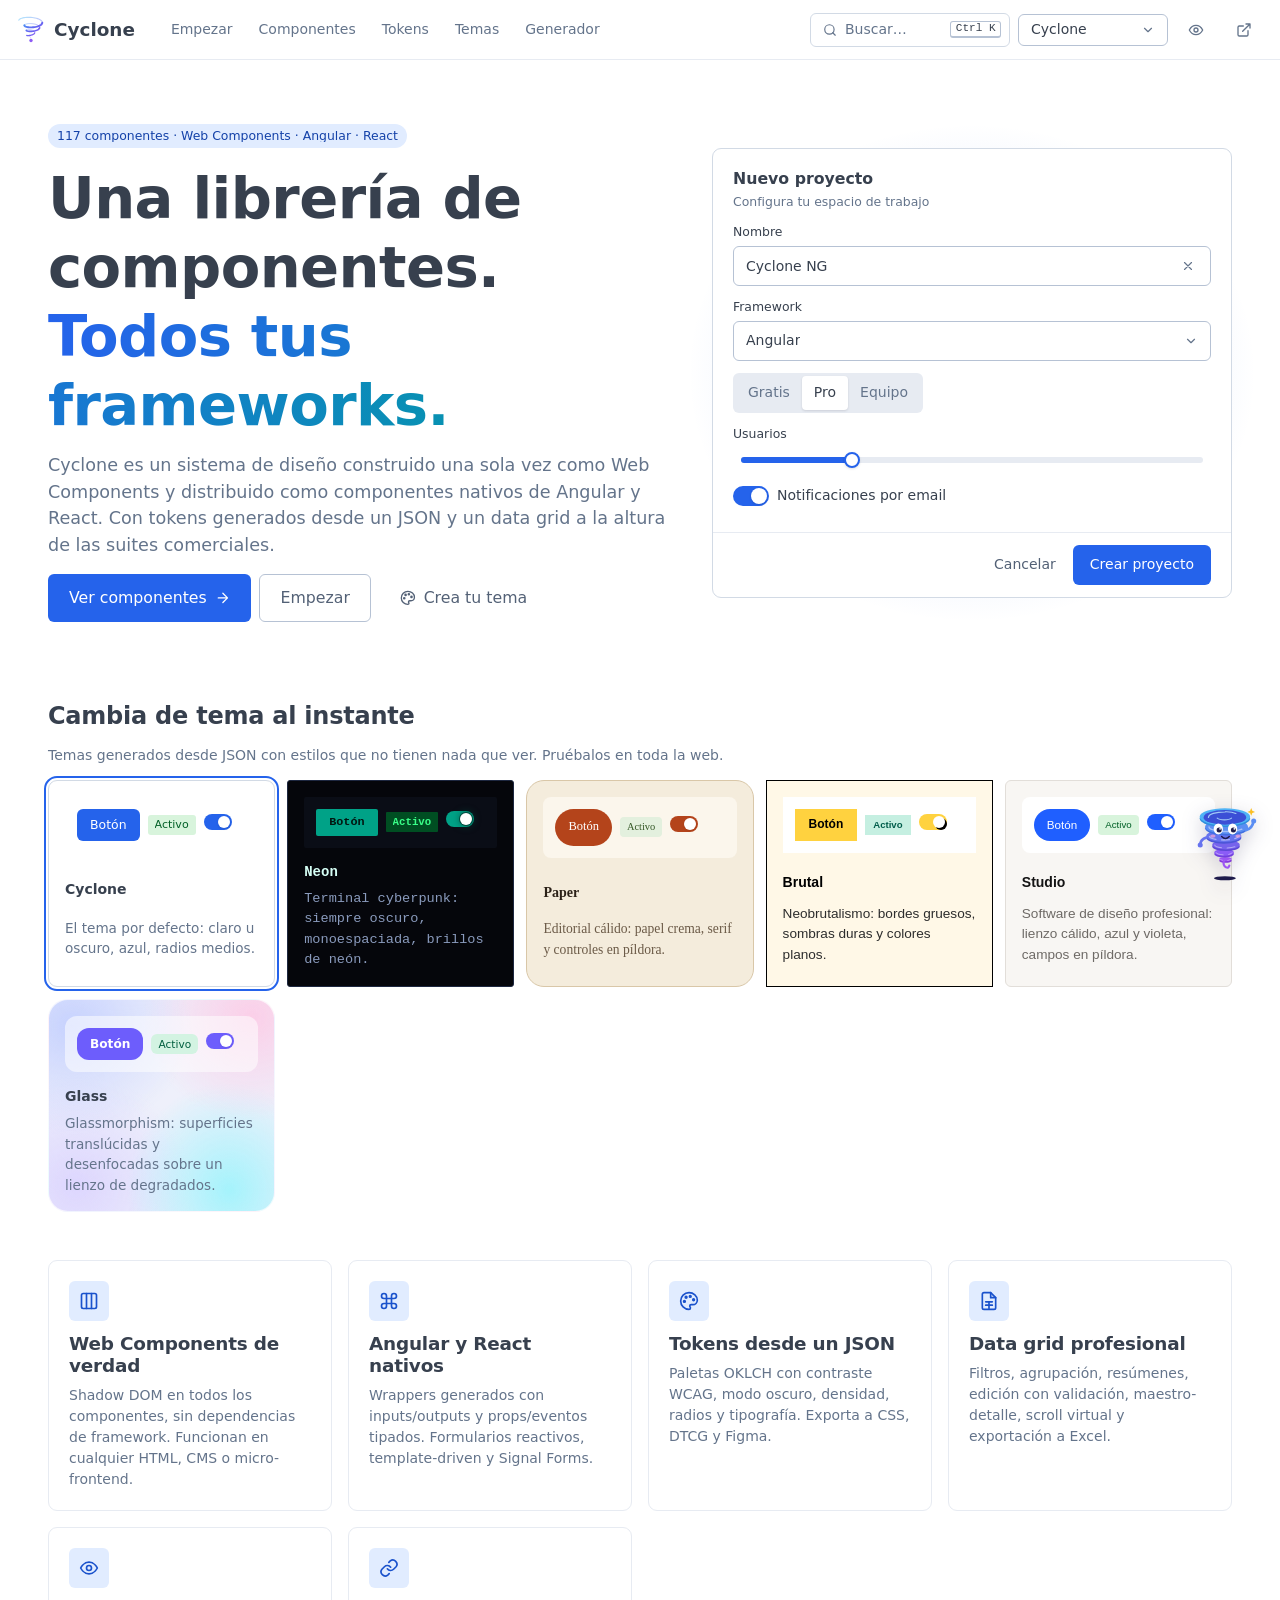
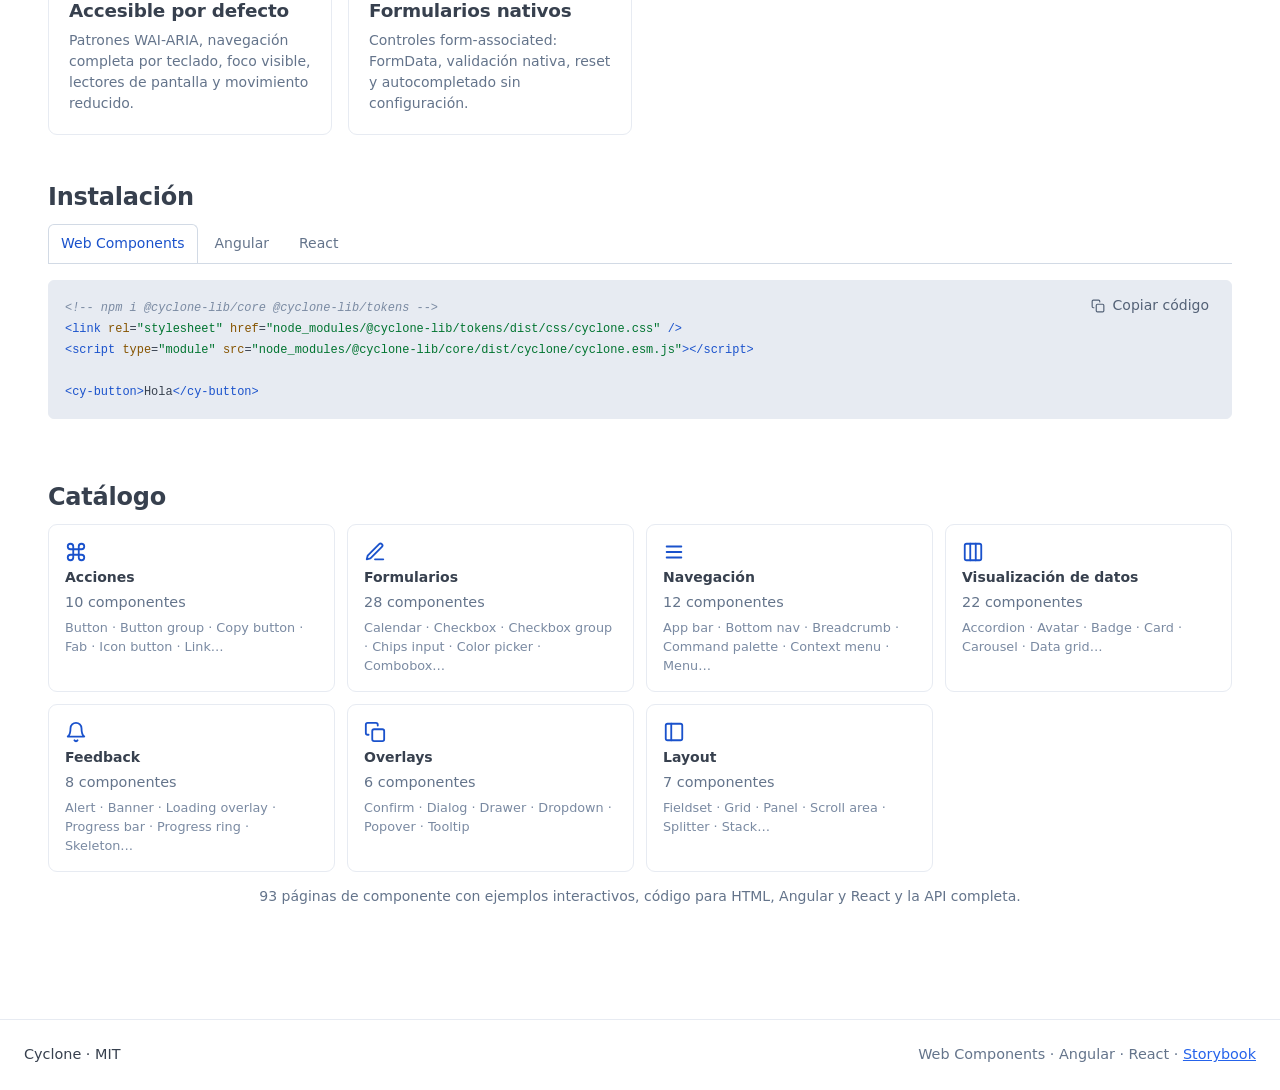
==== commit 797e12a6: "Update docs build to Cyclone-NG@eb3e7ce Co-Authored-By: Claude Opus 5.5 <noreply@anthropic.com> Clau" ====
--- a/index.html
+++ b/index.html
@@ -7,8 +7,8 @@
     <meta name="cyclone:theme" content="manual" />
     <title>Cyclone · Componentes para Web Components, Angular y React</title>
     <link rel="icon" type="image/svg+xml" href="./brand/favicon.svg" />
-    <script type="module" crossorigin src="./assets/index-DkG4FEiR.js"></script>
-    <link rel="stylesheet" crossorigin href="./assets/index-DR-Eerob.css">
+    <script type="module" crossorigin src="./assets/index-BKesXrUV.js"></script>
+    <link rel="stylesheet" crossorigin href="./assets/index-DM25seEJ.css">
   </head>
   <body>
     <a class="skip" href="#main">Saltar al contenido</a>
--- a/assets/index-DM25seEJ.css
+++ b/assets/index-DM25seEJ.css
@@ -0,0 +1 @@
+:root{--cy-theme-name:"cyclone";--cy-palette-white:#fff;--cy-palette-black:#000;--cy-palette-primary-50:#f3f7ff;--cy-palette-primary-100:#e1ecff;--cy-palette-primary-200:#c6daff;--cy-palette-primary-300:#9fc0ff;--cy-palette-primary-400:#6c9dff;--cy-palette-primary-500:#417eff;--cy-palette-primary-600:#2563eb;--cy-palette-primary-700:#1a52cc;--cy-palette-primary-800:#1442a9;--cy-palette-primary-900:#123788;--cy-palette-primary-950:#07215a;--cy-palette-neutral-50:#f5f7fa;--cy-palette-neutral-100:#e7ebf2;--cy-palette-neutral-200:#d2dae5;--cy-palette-neutral-300:#b6c2d4;--cy-palette-neutral-400:#93a3b9;--cy-palette-neutral-500:#7a8aa2;--cy-palette-neutral-600:#64748b;--cy-palette-neutral-700:#536176;--cy-palette-neutral-800:#434f60;--cy-palette-neutral-900:#37404e;--cy-palette-neutral-950:#202730;--cy-palette-success-50:#eefbef;--cy-palette-success-100:#d8f4dc;--cy-palette-success-200:#b6e8be;--cy-palette-success-300:#87d696;--cy-palette-success-400:#4cbb68;--cy-palette-success-500:#16a34a;--cy-palette-success-600:#008a3b;--cy-palette-success-700:#007430;--cy-palette-success-800:#005f26;--cy-palette-success-900:#004e1e;--cy-palette-success-950:#00300f;--cy-palette-warning-50:#fff1e1;--cy-palette-warning-100:#fedebb;--cy-palette-warning-200:#fcc380;--cy-palette-warning-300:#f59e0b;--cy-palette-warning-400:#d08500;--cy-palette-warning-500:#b47200;--cy-palette-warning-600:#9b6200;--cy-palette-warning-700:#865400;--cy-palette-warning-800:#6e4400;--cy-palette-warning-900:#5a3700;--cy-palette-warning-950:#382000;--cy-palette-danger-50:#fff4f2;--cy-palette-danger-100:#ffe4e0;--cy-palette-danger-200:#ffcbc3;--cy-palette-danger-300:#ffa99e;--cy-palette-danger-400:#ff7366;--cy-palette-danger-500:#f5443d;--cy-palette-danger-600:#dc2626;--cy-palette-danger-700:#bc1318;--cy-palette-danger-800:#9a0a10;--cy-palette-danger-900:#7b0e0f;--cy-palette-danger-950:#4f0204;--cy-palette-info-50:#eef9fd;--cy-palette-info-100:#d8f0f9;--cy-palette-info-200:#b4e0ef;--cy-palette-info-300:#84c9e1;--cy-palette-info-400:#47abca;--cy-palette-info-500:#0891b2;--cy-palette-info-600:#007b97;--cy-palette-info-700:#006881;--cy-palette-info-800:#00566b;--cy-palette-info-900:#004759;--cy-palette-info-950:#002c38;--cy-space-0:0px;--cy-space-1:4px;--cy-space-2:8px;--cy-space-3:12px;--cy-space-4:16px;--cy-space-5:20px;--cy-space-6:24px;--cy-space-7:28px;--cy-space-8:32px;--cy-space-10:40px;--cy-space-12:48px;--cy-space-14:56px;--cy-space-16:64px;--cy-space-20:80px;--cy-space-24:96px;--cy-space-0_5:2px;--cy-space-1_5:6px;--cy-space-2_5:10px;--cy-space-3_5:14px;--cy-size-control-xs:24px;--cy-size-control-sm:32px;--cy-size-control-md:40px;--cy-size-control-lg:48px;--cy-size-icon-sm:14px;--cy-size-icon-md:16px;--cy-size-icon-lg:20px;--cy-radius-none:0px;--cy-radius-sm:3px;--cy-radius-md:6px;--cy-radius-lg:9px;--cy-radius-xl:12px;--cy-radius-full:9999px;--cy-radius-control:var(--cy-radius-md);--cy-radius-container:var(--cy-radius-lg);--cy-border-width-default:1px;--cy-border-width-strong:2px;--cy-font-family-sans:Inter, ui-sans-serif, system-ui, -apple-system, "Segoe UI", Roboto, sans-serif;--cy-font-family-mono:ui-monospace, SFMono-Regular, Menlo, Consolas, monospace;--cy-font-family-heading:var(--cy-font-family-sans);--cy-font-size-xs:.6914rem;--cy-font-size-sm:.7778rem;--cy-font-size-md:.875rem;--cy-font-size-lg:.9844rem;--cy-font-size-xl:1.1074rem;--cy-font-size-2xl:1.2458rem;--cy-font-size-3xl:1.4016rem;--cy-font-size-4xl:1.5768rem;--cy-font-weight-regular:400;--cy-font-weight-medium:500;--cy-font-weight-semibold:600;--cy-font-weight-bold:700;--cy-font-line-height-tight:1.25;--cy-font-line-height-normal:1.5;--cy-font-line-height-relaxed:1.75;--cy-duration-fast:.1s;--cy-duration-normal:.2s;--cy-duration-slow:.3s;--cy-easing-standard:cubic-bezier(.2, 0, 0, 1);--cy-easing-enter:cubic-bezier(0, 0, 0, 1);--cy-easing-exit:cubic-bezier(.3, 0, 1, 1);--cy-focus-ring-width:2px;--cy-focus-ring-offset:2px;--cy-opacity-disabled:.5;--cy-opacity-surface:1;--cy-opacity-raised:1;--cy-blur-none:0px;--cy-blur-sm:4px;--cy-blur-md:8px;--cy-blur-lg:16px;--cy-blur-xl:32px;--cy-blur-surface:0px;--cy-blur-raised:var(--cy-blur-surface);--cy-blur-scrim:var(--cy-blur-none);--cy-saturate-surface:1;--cy-z-dropdown:1000;--cy-z-sticky:1100;--cy-z-overlay:1200;--cy-z-modal:1300;--cy-z-popover:1400;--cy-z-toast:1500;--cy-z-tooltip:1600;--cy-backdrop-filter-surface:none;--cy-backdrop-filter-raised:none;--cy-backdrop-filter-scrim:none;--cy-color-bg-canvas:var(--cy-palette-white);--cy-color-bg-canvas-image:none;--cy-color-bg-surface:var(--cy-palette-white);--cy-color-bg-raised:var(--cy-palette-white);--cy-color-bg-sunken:var(--cy-palette-neutral-100);--cy-color-bg-muted:var(--cy-palette-neutral-50);--cy-color-bg-hover:#7a8aa214;--cy-color-bg-backdrop:#20273080;--cy-color-text-default:var(--cy-palette-neutral-900);--cy-color-text-muted:var(--cy-palette-neutral-600);--cy-color-text-subtle:var(--cy-palette-neutral-500);--cy-color-text-disabled:var(--cy-palette-neutral-400);--cy-color-text-inverse:var(--cy-palette-white);--cy-color-text-link:var(--cy-palette-primary-600);--cy-color-border-subtle:var(--cy-palette-neutral-100);--cy-color-border-default:var(--cy-palette-neutral-200);--cy-color-border-strong:var(--cy-palette-neutral-300);--cy-color-border-control:var(--cy-palette-neutral-300);--cy-color-border-control-hover:var(--cy-palette-neutral-400);--cy-color-focus-ring:var(--cy-palette-primary-500);--cy-color-primary-solid:var(--cy-palette-primary-600);--cy-color-primary-solid-hover:var(--cy-palette-primary-700);--cy-color-primary-solid-active:var(--cy-palette-primary-800);--cy-color-primary-on-solid:var(--cy-palette-white);--cy-color-primary-soft:var(--cy-palette-primary-100);--cy-color-primary-soft-hover:var(--cy-palette-primary-200);--cy-color-primary-on-soft:var(--cy-palette-primary-800);--cy-color-primary-border:var(--cy-palette-primary-300);--cy-color-primary-text:var(--cy-palette-primary-700);--cy-color-neutral-solid:var(--cy-palette-neutral-800);--cy-color-neutral-solid-hover:var(--cy-palette-neutral-900);--cy-color-neutral-solid-active:var(--cy-palette-neutral-950);--cy-color-neutral-on-solid:var(--cy-palette-white);--cy-color-neutral-soft:var(--cy-palette-neutral-100);--cy-color-neutral-soft-hover:var(--cy-palette-neutral-200);--cy-color-neutral-on-soft:var(--cy-palette-neutral-800);--cy-color-neutral-border:var(--cy-palette-neutral-300);--cy-color-neutral-text:var(--cy-palette-neutral-700);--cy-color-success-solid:var(--cy-palette-success-500);--cy-color-success-solid-hover:var(--cy-palette-success-600);--cy-color-success-solid-active:var(--cy-palette-success-700);--cy-color-success-on-solid:var(--cy-palette-success-950);--cy-color-success-soft:var(--cy-palette-success-100);--cy-color-success-soft-hover:var(--cy-palette-success-200);--cy-color-success-on-soft:var(--cy-palette-success-800);--cy-color-success-border:var(--cy-palette-success-300);--cy-color-success-text:var(--cy-palette-success-700);--cy-color-warning-solid:var(--cy-palette-warning-300);--cy-color-warning-solid-hover:var(--cy-palette-warning-400);--cy-color-warning-solid-active:var(--cy-palette-warning-500);--cy-color-warning-on-solid:var(--cy-palette-warning-950);--cy-color-warning-soft:var(--cy-palette-warning-100);--cy-color-warning-soft-hover:var(--cy-palette-warning-200);--cy-color-warning-on-soft:var(--cy-palette-warning-800);--cy-color-warning-border:var(--cy-palette-warning-300);--cy-color-warning-text:var(--cy-palette-warning-700);--cy-color-danger-solid:var(--cy-palette-danger-600);--cy-color-danger-solid-hover:var(--cy-palette-danger-700);--cy-color-danger-solid-active:var(--cy-palette-danger-800);--cy-color-danger-on-solid:var(--cy-palette-white);--cy-color-danger-soft:var(--cy-palette-danger-100);--cy-color-danger-soft-hover:var(--cy-palette-danger-200);--cy-color-danger-on-soft:var(--cy-palette-danger-800);--cy-color-danger-border:var(--cy-palette-danger-300);--cy-color-danger-text:var(--cy-palette-danger-700);--cy-color-info-solid:var(--cy-palette-info-500);--cy-color-info-solid-hover:var(--cy-palette-info-600);--cy-color-info-solid-active:var(--cy-palette-info-700);--cy-color-info-on-solid:var(--cy-palette-info-950);--cy-color-info-soft:var(--cy-palette-info-100);--cy-color-info-soft-hover:var(--cy-palette-info-200);--cy-color-info-on-soft:var(--cy-palette-info-800);--cy-color-info-border:var(--cy-palette-info-300);--cy-color-info-text:var(--cy-palette-info-700);--cy-shadow-sm:0px 1px 2px 0px #2027300f, 0px 1px 3px 0px #20273014;--cy-shadow-md:0px 2px 4px -1px #2027300f, 0px 4px 8px -2px #2027301a;--cy-shadow-lg:0px 4px 8px -2px #2027300f, 0px 12px 24px -4px #2027301f;--cy-shadow-xl:0px 8px 16px -4px #20273014, 0px 24px 48px -8px #20273029;--lightningcss-light:initial;--lightningcss-dark: ;color-scheme:light}@media (prefers-color-scheme:dark){:root:not([data-cy-mode=light]){--cy-color-bg-canvas:var(--cy-palette-neutral-950);--cy-color-bg-canvas-image:none;--cy-color-bg-surface:var(--cy-palette-neutral-900);--cy-color-bg-raised:var(--cy-palette-neutral-800);--cy-color-bg-sunken:var(--cy-palette-neutral-950);--cy-color-bg-muted:var(--cy-palette-neutral-900);--cy-color-bg-hover:#93a3b91f;--cy-color-bg-backdrop:#202730b3;--cy-color-text-default:var(--cy-palette-neutral-50);--cy-color-text-muted:var(--cy-palette-neutral-400);--cy-color-text-subtle:var(--cy-palette-neutral-500);--cy-color-text-disabled:var(--cy-palette-neutral-600);--cy-color-text-inverse:var(--cy-palette-neutral-900);--cy-color-text-link:var(--cy-palette-primary-400);--cy-color-border-subtle:var(--cy-palette-neutral-900);--cy-color-border-default:var(--cy-palette-neutral-800);--cy-color-border-strong:var(--cy-palette-neutral-700);--cy-color-border-control:var(--cy-palette-neutral-700);--cy-color-border-control-hover:var(--cy-palette-neutral-600);--cy-color-focus-ring:var(--cy-palette-primary-400);--cy-color-primary-solid:var(--cy-palette-primary-500);--cy-color-primary-solid-hover:var(--cy-palette-primary-400);--cy-color-primary-solid-active:var(--cy-palette-primary-300);--cy-color-primary-on-solid:var(--cy-palette-primary-950);--cy-color-primary-soft:var(--cy-palette-primary-900);--cy-color-primary-soft-hover:var(--cy-palette-primary-800);--cy-color-primary-on-soft:var(--cy-palette-primary-200);--cy-color-primary-border:var(--cy-palette-primary-700);--cy-color-primary-text:var(--cy-palette-primary-300);--cy-color-neutral-solid:var(--cy-palette-neutral-100);--cy-color-neutral-solid-hover:var(--cy-palette-neutral-200);--cy-color-neutral-solid-active:var(--cy-palette-neutral-300);--cy-color-neutral-on-solid:var(--cy-palette-neutral-950);--cy-color-neutral-soft:var(--cy-palette-neutral-900);--cy-color-neutral-soft-hover:var(--cy-palette-neutral-800);--cy-color-neutral-on-soft:var(--cy-palette-neutral-200);--cy-color-neutral-border:var(--cy-palette-neutral-700);--cy-color-neutral-text:var(--cy-palette-neutral-300);--cy-color-success-solid:var(--cy-palette-success-500);--cy-color-success-solid-hover:var(--cy-palette-success-400);--cy-color-success-solid-active:var(--cy-palette-success-300);--cy-color-success-on-solid:var(--cy-palette-success-950);--cy-color-success-soft:var(--cy-palette-success-900);--cy-color-success-soft-hover:var(--cy-palette-success-800);--cy-color-success-on-soft:var(--cy-palette-success-200);--cy-color-success-border:var(--cy-palette-success-700);--cy-color-success-text:var(--cy-palette-success-300);--cy-color-warning-solid:var(--cy-palette-warning-400);--cy-color-warning-solid-hover:var(--cy-palette-warning-300);--cy-color-warning-solid-active:var(--cy-palette-warning-200);--cy-color-warning-on-solid:var(--cy-palette-warning-950);--cy-color-warning-soft:var(--cy-palette-warning-900);--cy-color-warning-soft-hover:var(--cy-palette-warning-800);--cy-color-warning-on-soft:var(--cy-palette-warning-200);--cy-color-warning-border:var(--cy-palette-warning-700);--cy-color-warning-text:var(--cy-palette-warning-300);--cy-color-danger-solid:var(--cy-palette-danger-500);--cy-color-danger-solid-hover:var(--cy-palette-danger-400);--cy-color-danger-solid-active:var(--cy-palette-danger-300);--cy-color-danger-on-solid:var(--cy-palette-danger-950);--cy-color-danger-soft:var(--cy-palette-danger-900);--cy-color-danger-soft-hover:var(--cy-palette-danger-800);--cy-color-danger-on-soft:var(--cy-palette-danger-200);--cy-color-danger-border:var(--cy-palette-danger-700);--cy-color-danger-text:var(--cy-palette-danger-300);--cy-color-info-solid:var(--cy-palette-info-500);--cy-color-info-solid-hover:var(--cy-palette-info-400);--cy-color-info-solid-active:var(--cy-palette-info-300);--cy-color-info-on-solid:var(--cy-palette-info-950);--cy-color-info-soft:var(--cy-palette-info-900);--cy-color-info-soft-hover:var(--cy-palette-info-800);--cy-color-info-on-soft:var(--cy-palette-info-200);--cy-color-info-border:var(--cy-palette-info-700);--cy-color-info-text:var(--cy-palette-info-300);--cy-shadow-sm:0px 1px 2px 0px #2027302e, 0px 1px 3px 0px #2027303d;--cy-shadow-md:0px 2px 4px -1px #2027302e, 0px 4px 8px -2px #2027304d;--cy-shadow-lg:0px 4px 8px -2px #2027302e, 0px 12px 24px -4px #2027305c;--cy-shadow-xl:0px 8px 16px -4px #2027303d, 0px 24px 48px -8px #2027307a;--lightningcss-light: ;--lightningcss-dark:initial;color-scheme:dark}}[data-cy-mode=dark]{--cy-color-bg-canvas:var(--cy-palette-neutral-950);--cy-color-bg-canvas-image:none;--cy-color-bg-surface:var(--cy-palette-neutral-900);--cy-color-bg-raised:var(--cy-palette-neutral-800);--cy-color-bg-sunken:var(--cy-palette-neutral-950);--cy-color-bg-muted:var(--cy-palette-neutral-900);--cy-color-bg-hover:#93a3b91f;--cy-color-bg-backdrop:#202730b3;--cy-color-text-default:var(--cy-palette-neutral-50);--cy-color-text-muted:var(--cy-palette-neutral-400);--cy-color-text-subtle:var(--cy-palette-neutral-500);--cy-color-text-disabled:var(--cy-palette-neutral-600);--cy-color-text-inverse:var(--cy-palette-neutral-900);--cy-color-text-link:var(--cy-palette-primary-400);--cy-color-border-subtle:var(--cy-palette-neutral-900);--cy-color-border-default:var(--cy-palette-neutral-800);--cy-color-border-strong:var(--cy-palette-neutral-700);--cy-color-border-control:var(--cy-palette-neutral-700);--cy-color-border-control-hover:var(--cy-palette-neutral-600);--cy-color-focus-ring:var(--cy-palette-primary-400);--cy-color-primary-solid:var(--cy-palette-primary-500);--cy-color-primary-solid-hover:var(--cy-palette-primary-400);--cy-color-primary-solid-active:var(--cy-palette-primary-300);--cy-color-primary-on-solid:var(--cy-palette-primary-950);--cy-color-primary-soft:var(--cy-palette-primary-900);--cy-color-primary-soft-hover:var(--cy-palette-primary-800);--cy-color-primary-on-soft:var(--cy-palette-primary-200);--cy-color-primary-border:var(--cy-palette-primary-700);--cy-color-primary-text:var(--cy-palette-primary-300);--cy-color-neutral-solid:var(--cy-palette-neutral-100);--cy-color-neutral-solid-hover:var(--cy-palette-neutral-200);--cy-color-neutral-solid-active:var(--cy-palette-neutral-300);--cy-color-neutral-on-solid:var(--cy-palette-neutral-950);--cy-color-neutral-soft:var(--cy-palette-neutral-900);--cy-color-neutral-soft-hover:var(--cy-palette-neutral-800);--cy-color-neutral-on-soft:var(--cy-palette-neutral-200);--cy-color-neutral-border:var(--cy-palette-neutral-700);--cy-color-neutral-text:var(--cy-palette-neutral-300);--cy-color-success-solid:var(--cy-palette-success-500);--cy-color-success-solid-hover:var(--cy-palette-success-400);--cy-color-success-solid-active:var(--cy-palette-success-300);--cy-color-success-on-solid:var(--cy-palette-success-950);--cy-color-success-soft:var(--cy-palette-success-900);--cy-color-success-soft-hover:var(--cy-palette-success-800);--cy-color-success-on-soft:var(--cy-palette-success-200);--cy-color-success-border:var(--cy-palette-success-700);--cy-color-success-text:var(--cy-palette-success-300);--cy-color-warning-solid:var(--cy-palette-warning-400);--cy-color-warning-solid-hover:var(--cy-palette-warning-300);--cy-color-warning-solid-active:var(--cy-palette-warning-200);--cy-color-warning-on-solid:var(--cy-palette-warning-950);--cy-color-warning-soft:var(--cy-palette-warning-900);--cy-color-warning-soft-hover:var(--cy-palette-warning-800);--cy-color-warning-on-soft:var(--cy-palette-warning-200);--cy-color-warning-border:var(--cy-palette-warning-700);--cy-color-warning-text:var(--cy-palette-warning-300);--cy-color-danger-solid:var(--cy-palette-danger-500);--cy-color-danger-solid-hover:var(--cy-palette-danger-400);--cy-color-danger-solid-active:var(--cy-palette-danger-300);--cy-color-danger-on-solid:var(--cy-palette-danger-950);--cy-color-danger-soft:var(--cy-palette-danger-900);--cy-color-danger-soft-hover:var(--cy-palette-danger-800);--cy-color-danger-on-soft:var(--cy-palette-danger-200);--cy-color-danger-border:var(--cy-palette-danger-700);--cy-color-danger-text:var(--cy-palette-danger-300);--cy-color-info-solid:var(--cy-palette-info-500);--cy-color-info-solid-hover:var(--cy-palette-info-400);--cy-color-info-solid-active:var(--cy-palette-info-300);--cy-color-info-on-solid:var(--cy-palette-info-950);--cy-color-info-soft:var(--cy-palette-info-900);--cy-color-info-soft-hover:var(--cy-palette-info-800);--cy-color-info-on-soft:var(--cy-palette-info-200);--cy-color-info-border:var(--cy-palette-info-700);--cy-color-info-text:var(--cy-palette-info-300);--cy-shadow-sm:0px 1px 2px 0px #2027302e, 0px 1px 3px 0px #2027303d;--cy-shadow-md:0px 2px 4px -1px #2027302e, 0px 4px 8px -2px #2027304d;--cy-shadow-lg:0px 4px 8px -2px #2027302e, 0px 12px 24px -4px #2027305c;--cy-shadow-xl:0px 8px 16px -4px #2027303d, 0px 24px 48px -8px #2027307a;--lightningcss-light: ;--lightningcss-dark:initial;color-scheme:dark}[data-cy-mode=light]{--cy-color-bg-canvas:var(--cy-palette-white);--cy-color-bg-canvas-image:none;--cy-color-bg-surface:var(--cy-palette-white);--cy-color-bg-raised:var(--cy-palette-white);--cy-color-bg-sunken:var(--cy-palette-neutral-100);--cy-color-bg-muted:var(--cy-palette-neutral-50);--cy-color-bg-hover:#7a8aa214;--cy-color-bg-backdrop:#20273080;--cy-color-text-default:var(--cy-palette-neutral-900);--cy-color-text-muted:var(--cy-palette-neutral-600);--cy-color-text-subtle:var(--cy-palette-neutral-500);--cy-color-text-disabled:var(--cy-palette-neutral-400);--cy-color-text-inverse:var(--cy-palette-white);--cy-color-text-link:var(--cy-palette-primary-600);--cy-color-border-subtle:var(--cy-palette-neutral-100);--cy-color-border-default:var(--cy-palette-neutral-200);--cy-color-border-strong:var(--cy-palette-neutral-300);--cy-color-border-control:var(--cy-palette-neutral-300);--cy-color-border-control-hover:var(--cy-palette-neutral-400);--cy-color-focus-ring:var(--cy-palette-primary-500);--cy-color-primary-solid:var(--cy-palette-primary-600);--cy-color-primary-solid-hover:var(--cy-palette-primary-700);--cy-color-primary-solid-active:var(--cy-palette-primary-800);--cy-color-primary-on-solid:var(--cy-palette-white);--cy-color-primary-soft:var(--cy-palette-primary-100);--cy-color-primary-soft-hover:var(--cy-palette-primary-200);--cy-color-primary-on-soft:var(--cy-palette-primary-800);--cy-color-primary-border:var(--cy-palette-primary-300);--cy-color-primary-text:var(--cy-palette-primary-700);--cy-color-neutral-solid:var(--cy-palette-neutral-800);--cy-color-neutral-solid-hover:var(--cy-palette-neutral-900);--cy-color-neutral-solid-active:var(--cy-palette-neutral-950);--cy-color-neutral-on-solid:var(--cy-palette-white);--cy-color-neutral-soft:var(--cy-palette-neutral-100);--cy-color-neutral-soft-hover:var(--cy-palette-neutral-200);--cy-color-neutral-on-soft:var(--cy-palette-neutral-800);--cy-color-neutral-border:var(--cy-palette-neutral-300);--cy-color-neutral-text:var(--cy-palette-neutral-700);--cy-color-success-solid:var(--cy-palette-success-500);--cy-color-success-solid-hover:var(--cy-palette-success-600);--cy-color-success-solid-active:var(--cy-palette-success-700);--cy-color-success-on-solid:var(--cy-palette-success-950);--cy-color-success-soft:var(--cy-palette-success-100);--cy-color-success-soft-hover:var(--cy-palette-success-200);--cy-color-success-on-soft:var(--cy-palette-success-800);--cy-color-success-border:var(--cy-palette-success-300);--cy-color-success-text:var(--cy-palette-success-700);--cy-color-warning-solid:var(--cy-palette-warning-300);--cy-color-warning-solid-hover:var(--cy-palette-warning-400);--cy-color-warning-solid-active:var(--cy-palette-warning-500);--cy-color-warning-on-solid:var(--cy-palette-warning-950);--cy-color-warning-soft:var(--cy-palette-warning-100);--cy-color-warning-soft-hover:var(--cy-palette-warning-200);--cy-color-warning-on-soft:var(--cy-palette-warning-800);--cy-color-warning-border:var(--cy-palette-warning-300);--cy-color-warning-text:var(--cy-palette-warning-700);--cy-color-danger-solid:var(--cy-palette-danger-600);--cy-color-danger-solid-hover:var(--cy-palette-danger-700);--cy-color-danger-solid-active:var(--cy-palette-danger-800);--cy-color-danger-on-solid:var(--cy-palette-white);--cy-color-danger-soft:var(--cy-palette-danger-100);--cy-color-danger-soft-hover:var(--cy-palette-danger-200);--cy-color-danger-on-soft:var(--cy-palette-danger-800);--cy-color-danger-border:var(--cy-palette-danger-300);--cy-color-danger-text:var(--cy-palette-danger-700);--cy-color-info-solid:var(--cy-palette-info-500);--cy-color-info-solid-hover:var(--cy-palette-info-600);--cy-color-info-solid-active:var(--cy-palette-info-700);--cy-color-info-on-solid:var(--cy-palette-info-950);--cy-color-info-soft:var(--cy-palette-info-100);--cy-color-info-soft-hover:var(--cy-palette-info-200);--cy-color-info-on-soft:var(--cy-palette-info-800);--cy-color-info-border:var(--cy-palette-info-300);--cy-color-info-text:var(--cy-palette-info-700);--cy-shadow-sm:0px 1px 2px 0px #2027300f, 0px 1px 3px 0px #20273014;--cy-shadow-md:0px 2px 4px -1px #2027300f, 0px 4px 8px -2px #2027301a;--cy-shadow-lg:0px 4px 8px -2px #2027300f, 0px 12px 24px -4px #2027301f;--cy-shadow-xl:0px 8px 16px -4px #20273014, 0px 24px 48px -8px #20273029;--lightningcss-light:initial;--lightningcss-dark: ;color-scheme:light}[data-cy-theme=neon]{--cy-theme-name:"neon";--cy-palette-white:#fff;--cy-palette-black:#000;--cy-palette-primary-50:#e6fef7;--cy-palette-primary-100:#c8faeb;--cy-palette-primary-200:#91f2d9;--cy-palette-primary-300:#00e5c0;--cy-palette-primary-400:#00c0a0;--cy-palette-primary-500:#00a287;--cy-palette-primary-600:#008871;--cy-palette-primary-700:#00715e;--cy-palette-primary-800:#005c4c;--cy-palette-primary-900:#004b3e;--cy-palette-primary-950:#002e25;--cy-palette-neutral-50:#f4f7fb;--cy-palette-neutral-100:#e6ebf5;--cy-palette-neutral-200:#d1d9ea;--cy-palette-neutral-300:#b2bfd9;--cy-palette-neutral-400:#8d9dbe;--cy-palette-neutral-500:#7283a5;--cy-palette-neutral-600:#5b6b8c;--cy-palette-neutral-700:#4c5b78;--cy-palette-neutral-800:#3f4b63;--cy-palette-neutral-900:#343e52;--cy-palette-neutral-950:#202634;--cy-palette-success-50:#e2ffe8;--cy-palette-success-100:#b5ffc6;--cy-palette-success-200:#39ff88;--cy-palette-success-300:#00e572;--cy-palette-success-400:#00c05f;--cy-palette-success-500:#00a450;--cy-palette-success-600:#008a42;--cy-palette-success-700:#007437;--cy-palette-success-800:#005f2c;--cy-palette-success-900:#004e22;--cy-palette-success-950:#003013;--cy-palette-warning-50:#fff5d5;--cy-palette-warning-100:#ffe79d;--cy-palette-warning-200:#ffd000;--cy-palette-warning-300:#e4b900;--cy-palette-warning-400:#c09c00;--cy-palette-warning-500:#a48500;--cy-palette-warning-600:#8b7000;--cy-palette-warning-700:#755e00;--cy-palette-warning-800:#5f4c00;--cy-palette-warning-900:#4e3e00;--cy-palette-warning-950:#302500;--cy-palette-danger-50:#fff4f4;--cy-palette-danger-100:#ffe3e5;--cy-palette-danger-200:#ffcdd0;--cy-palette-danger-300:#ffabb1;--cy-palette-danger-400:#ff7687;--cy-palette-danger-500:#ff3864;--cy-palette-danger-600:#e0004c;--cy-palette-danger-700:#bc003f;--cy-palette-danger-800:#980031;--cy-palette-danger-900:#7b0026;--cy-palette-danger-950:#4e0015;--cy-palette-info-50:#eff8ff;--cy-palette-info-100:#def1ff;--cy-palette-info-200:#bfe5ff;--cy-palette-info-300:#90d2ff;--cy-palette-info-400:#3ab8ff;--cy-palette-info-500:#009be0;--cy-palette-info-600:#0081bb;--cy-palette-info-700:#006a9b;--cy-palette-info-800:#00547c;--cy-palette-info-900:#004566;--cy-palette-info-950:#002a41;--cy-palette-accent-50:#fff3fb;--cy-palette-accent-100:#ffdef4;--cy-palette-accent-200:#ffbfeb;--cy-palette-accent-300:#ff8fe1;--cy-palette-accent-400:#ff2bd6;--cy-palette-accent-500:#e000bb;--cy-palette-accent-600:#bf009f;--cy-palette-accent-700:#a30087;--cy-palette-accent-800:#880070;--cy-palette-accent-900:#70005c;--cy-palette-accent-950:#47003a;--cy-space-0:0px;--cy-space-1:4px;--cy-space-2:8px;--cy-space-3:12px;--cy-space-4:16px;--cy-space-5:20px;--cy-space-6:24px;--cy-space-7:28px;--cy-space-8:32px;--cy-space-10:40px;--cy-space-12:48px;--cy-space-14:56px;--cy-space-16:64px;--cy-space-20:80px;--cy-space-24:96px;--cy-space-0_5:2px;--cy-space-1_5:6px;--cy-space-2_5:10px;--cy-space-3_5:14px;--cy-size-control-xs:20px;--cy-size-control-sm:27px;--cy-size-control-md:34px;--cy-size-control-lg:41px;--cy-size-icon-sm:14px;--cy-size-icon-md:16px;--cy-size-icon-lg:20px;--cy-radius-none:0px;--cy-radius-sm:1px;--cy-radius-md:2px;--cy-radius-lg:3px;--cy-radius-xl:4px;--cy-radius-full:9999px;--cy-radius-control:var(--cy-radius-md);--cy-radius-container:var(--cy-radius-lg);--cy-border-width-default:1px;--cy-border-width-strong:2px;--cy-font-family-sans:"JetBrains Mono", "IBM Plex Mono", ui-monospace, SFMono-Regular, Menlo, monospace;--cy-font-family-mono:"JetBrains Mono", ui-monospace, monospace;--cy-font-family-heading:var(--cy-font-family-sans);--cy-font-size-xs:.6715rem;--cy-font-size-sm:.7386rem;--cy-font-size-md:.8125rem;--cy-font-size-lg:.8938rem;--cy-font-size-xl:.9831rem;--cy-font-size-2xl:1.0814rem;--cy-font-size-3xl:1.1896rem;--cy-font-size-4xl:1.3085rem;--cy-font-weight-regular:400;--cy-font-weight-medium:500;--cy-font-weight-semibold:700;--cy-font-weight-bold:700;--cy-font-line-height-tight:1.25;--cy-font-line-height-normal:1.5;--cy-font-line-height-relaxed:1.75;--cy-duration-fast:.1s;--cy-duration-normal:.2s;--cy-duration-slow:.3s;--cy-easing-standard:cubic-bezier(.2, 0, 0, 1);--cy-easing-enter:cubic-bezier(0, 0, 0, 1);--cy-easing-exit:cubic-bezier(.3, 0, 1, 1);--cy-focus-ring-width:2px;--cy-focus-ring-offset:2px;--cy-opacity-disabled:.5;--cy-opacity-surface:1;--cy-opacity-raised:1;--cy-blur-none:0px;--cy-blur-sm:4px;--cy-blur-md:8px;--cy-blur-lg:16px;--cy-blur-xl:32px;--cy-blur-surface:0px;--cy-blur-raised:var(--cy-blur-surface);--cy-blur-scrim:var(--cy-blur-none);--cy-saturate-surface:1;--cy-z-dropdown:1000;--cy-z-sticky:1100;--cy-z-overlay:1200;--cy-z-modal:1300;--cy-z-popover:1400;--cy-z-toast:1500;--cy-z-tooltip:1600;--cy-backdrop-filter-surface:none;--cy-backdrop-filter-raised:none;--cy-backdrop-filter-scrim:none;--cy-color-bg-canvas:#05060b;--cy-color-bg-canvas-image:none;--cy-color-bg-surface:#0a0d16;--cy-color-bg-raised:#0f1320;--cy-color-bg-sunken:#030409;--cy-color-bg-muted:#0c1019;--cy-color-bg-hover:#8d9dbe1f;--cy-color-bg-backdrop:#202634b3;--cy-color-text-default:#d6fff6;--cy-color-text-muted:#8a9bbd;--cy-color-text-subtle:var(--cy-palette-neutral-500);--cy-color-text-disabled:var(--cy-palette-neutral-600);--cy-color-text-inverse:var(--cy-palette-neutral-900);--cy-color-text-link:var(--cy-palette-primary-400);--cy-color-border-subtle:#141b2b;--cy-color-border-default:#1d2740;--cy-color-border-strong:var(--cy-palette-primary-500);--cy-color-border-control:#26335a;--cy-color-border-control-hover:var(--cy-palette-primary-500);--cy-color-focus-ring:var(--cy-palette-accent-400);--cy-color-primary-solid:var(--cy-palette-primary-500);--cy-color-primary-solid-hover:var(--cy-palette-primary-400);--cy-color-primary-solid-active:var(--cy-palette-primary-300);--cy-color-primary-on-solid:#021611;--cy-color-primary-soft:var(--cy-palette-primary-900);--cy-color-primary-soft-hover:var(--cy-palette-primary-800);--cy-color-primary-on-soft:var(--cy-palette-primary-200);--cy-color-primary-border:var(--cy-palette-primary-700);--cy-color-primary-text:var(--cy-palette-primary-300);--cy-color-neutral-solid:var(--cy-palette-neutral-100);--cy-color-neutral-solid-hover:var(--cy-palette-neutral-200);--cy-color-neutral-solid-active:var(--cy-palette-neutral-300);--cy-color-neutral-on-solid:var(--cy-palette-neutral-950);--cy-color-neutral-soft:var(--cy-palette-neutral-900);--cy-color-neutral-soft-hover:var(--cy-palette-neutral-800);--cy-color-neutral-on-soft:var(--cy-palette-neutral-200);--cy-color-neutral-border:var(--cy-palette-neutral-700);--cy-color-neutral-text:var(--cy-palette-neutral-300);--cy-color-success-solid:var(--cy-palette-success-500);--cy-color-success-solid-hover:var(--cy-palette-success-400);--cy-color-success-solid-active:var(--cy-palette-success-300);--cy-color-success-on-solid:var(--cy-palette-success-950);--cy-color-success-soft:var(--cy-palette-success-900);--cy-color-success-soft-hover:var(--cy-palette-success-800);--cy-color-success-on-soft:var(--cy-palette-success-200);--cy-color-success-border:var(--cy-palette-success-700);--cy-color-success-text:var(--cy-palette-success-300);--cy-color-warning-solid:var(--cy-palette-warning-400);--cy-color-warning-solid-hover:var(--cy-palette-warning-300);--cy-color-warning-solid-active:var(--cy-palette-warning-200);--cy-color-warning-on-solid:var(--cy-palette-warning-950);--cy-color-warning-soft:var(--cy-palette-warning-900);--cy-color-warning-soft-hover:var(--cy-palette-warning-800);--cy-color-warning-on-soft:var(--cy-palette-warning-200);--cy-color-warning-border:var(--cy-palette-warning-700);--cy-color-warning-text:var(--cy-palette-warning-300);--cy-color-danger-solid:var(--cy-palette-danger-500);--cy-color-danger-solid-hover:var(--cy-palette-danger-400);--cy-color-danger-solid-active:var(--cy-palette-danger-300);--cy-color-danger-on-solid:var(--cy-palette-danger-950);--cy-color-danger-soft:var(--cy-palette-danger-900);--cy-color-danger-soft-hover:var(--cy-palette-danger-800);--cy-color-danger-on-soft:var(--cy-palette-danger-200);--cy-color-danger-border:var(--cy-palette-danger-700);--cy-color-danger-text:var(--cy-palette-danger-300);--cy-color-info-solid:var(--cy-palette-info-500);--cy-color-info-solid-hover:var(--cy-palette-info-400);--cy-color-info-solid-active:var(--cy-palette-info-300);--cy-color-info-on-solid:var(--cy-palette-info-950);--cy-color-info-soft:var(--cy-palette-info-900);--cy-color-info-soft-hover:var(--cy-palette-info-800);--cy-color-info-on-soft:var(--cy-palette-info-200);--cy-color-info-border:var(--cy-palette-info-700);--cy-color-info-text:var(--cy-palette-info-300);--cy-color-accent-solid:var(--cy-palette-accent-500);--cy-color-accent-solid-hover:var(--cy-palette-accent-400);--cy-color-accent-solid-active:var(--cy-palette-accent-300);--cy-color-accent-on-solid:var(--cy-palette-white);--cy-color-accent-soft:var(--cy-palette-accent-900);--cy-color-accent-soft-hover:var(--cy-palette-accent-800);--cy-color-accent-on-soft:var(--cy-palette-accent-200);--cy-color-accent-border:var(--cy-palette-accent-700);--cy-color-accent-text:var(--cy-palette-accent-300);--cy-shadow-sm:0 0 0 1px var(--cy-palette-primary-900), 0 0 8px var(--cy-palette-primary-900);--cy-shadow-md:0 0 0 1px var(--cy-palette-primary-800), 0 0 18px -2px var(--cy-palette-primary-800);--cy-shadow-lg:0 0 0 1px var(--cy-palette-primary-700), 0 0 32px -4px var(--cy-palette-primary-800);--cy-shadow-xl:0 0 0 1px var(--cy-palette-accent-700), 0 0 48px -6px var(--cy-palette-accent-800);--cy-button-font-weight:var(--cy-font-weight-semibold);--cy-tag-font-weight:var(--cy-font-weight-semibold);--lightningcss-light: ;--lightningcss-dark:initial;color-scheme:dark}[data-cy-theme=paper]{--cy-theme-name:"paper";--cy-palette-white:#fff;--cy-palette-black:#000;--cy-palette-primary-50:#fff4f1;--cy-palette-primary-100:#ffe5dc;--cy-palette-primary-200:#fcb;--cy-palette-primary-300:#fca78b;--cy-palette-primary-400:#e87c59;--cy-palette-primary-500:#cf5d36;--cy-palette-primary-600:#b4441b;--cy-palette-primary-700:#9b3710;--cy-palette-primary-800:#812c0c;--cy-palette-primary-900:#69260e;--cy-palette-primary-950:#441505;--cy-palette-neutral-50:#f9f6f3;--cy-palette-neutral-100:#f0eae4;--cy-palette-neutral-200:#e2d7cd;--cy-palette-neutral-300:#d0c0b0;--cy-palette-neutral-400:#b5a18d;--cy-palette-neutral-500:#9f8a74;--cy-palette-neutral-600:#8a7560;--cy-palette-neutral-700:#74614e;--cy-palette-neutral-800:#5e4e3e;--cy-palette-neutral-900:#4b3f32;--cy-palette-neutral-950:#2d251c;--cy-palette-success-50:#f3f9f0;--cy-palette-success-100:#e3f0de;--cy-palette-success-200:#cae1c2;--cy-palette-success-300:#a8cc9b;--cy-palette-success-400:#80ad6f;--cy-palette-success-500:#649451;--cy-palette-success-600:#4d7c3a;--cy-palette-success-700:#3f692e;--cy-palette-success-800:#335725;--cy-palette-success-900:#2b4720;--cy-palette-success-950:#192c11;--cy-palette-warning-50:#fef5ea;--cy-palette-warning-100:#f8e6cd;--cy-palette-warning-200:#efcfa3;--cy-palette-warning-300:#e1b069;--cy-palette-warning-400:#c98a12;--cy-palette-warning-500:#ae7600;--cy-palette-warning-600:#946400;--cy-palette-warning-700:#7f5500;--cy-palette-warning-800:#6a4600;--cy-palette-warning-900:#573900;--cy-palette-warning-950:#362200;--cy-palette-danger-50:#fff4f2;--cy-palette-danger-100:#ffe4e0;--cy-palette-danger-200:#ffcbc3;--cy-palette-danger-300:#ffa699;--cy-palette-danger-400:#fe6f5f;--cy-palette-danger-500:#e94d40;--cy-palette-danger-600:#cf3329;--cy-palette-danger-700:#b3261e;--cy-palette-danger-800:#931d16;--cy-palette-danger-900:#771a14;--cy-palette-danger-950:#4c0a07;--cy-palette-info-50:#f1f8fd;--cy-palette-info-100:#dfedf8;--cy-palette-info-200:#c4ddef;--cy-palette-info-300:#9fc7e3;--cy-palette-info-400:#76abce;--cy-palette-info-500:#5b94ba;--cy-palette-info-600:#4780a4;--cy-palette-info-700:#3b6e8f;--cy-palette-info-800:#2e5975;--cy-palette-info-900:#26475d;--cy-palette-info-950:#132b3a;--cy-palette-accent-50:#f8f5ff;--cy-palette-accent-100:#eee7ff;--cy-palette-accent-200:#ded1fc;--cy-palette-accent-300:#c9b4f5;--cy-palette-accent-400:#ac90e3;--cy-palette-accent-500:#9575cd;--cy-palette-accent-600:#7f5fb5;--cy-palette-accent-700:#6b4e9b;--cy-palette-accent-800:#573f80;--cy-palette-accent-900:#473467;--cy-palette-accent-950:#2b1e42;--cy-space-0:0px;--cy-space-1:4px;--cy-space-2:8px;--cy-space-3:12px;--cy-space-4:16px;--cy-space-5:20px;--cy-space-6:24px;--cy-space-7:28px;--cy-space-8:32px;--cy-space-10:40px;--cy-space-12:48px;--cy-space-14:56px;--cy-space-16:64px;--cy-space-20:80px;--cy-space-24:96px;--cy-space-0_5:2px;--cy-space-1_5:6px;--cy-space-2_5:10px;--cy-space-3_5:14px;--cy-size-control-xs:28px;--cy-size-control-sm:37px;--cy-size-control-md:46px;--cy-size-control-lg:55px;--cy-size-icon-sm:14px;--cy-size-icon-md:16px;--cy-size-icon-lg:20px;--cy-radius-none:0px;--cy-radius-sm:4px;--cy-radius-md:8px;--cy-radius-lg:12px;--cy-radius-xl:16px;--cy-radius-full:9999px;--cy-radius-control:var(--cy-radius-full);--cy-radius-container:18px;--cy-border-width-default:1px;--cy-border-width-strong:2px;--cy-font-family-sans:"Fraunces", "Iowan Old Style", "Palatino Linotype", Palatino, Georgia, serif;--cy-font-family-mono:ui-monospace, SFMono-Regular, Menlo, Consolas, monospace;--cy-font-family-heading:"Fraunces", Georgia, serif;--cy-font-size-xs:.651rem;--cy-font-size-sm:.7813rem;--cy-font-size-md:.9375rem;--cy-font-size-lg:1.125rem;--cy-font-size-xl:1.35rem;--cy-font-size-2xl:1.62rem;--cy-font-size-3xl:1.944rem;--cy-font-size-4xl:2.3328rem;--cy-font-weight-regular:400;--cy-font-weight-medium:500;--cy-font-weight-semibold:600;--cy-font-weight-bold:700;--cy-font-line-height-tight:1.25;--cy-font-line-height-normal:1.5;--cy-font-line-height-relaxed:1.75;--cy-duration-fast:50ms;--cy-duration-normal:.1s;--cy-duration-slow:.15s;--cy-easing-standard:cubic-bezier(.2, 0, 0, 1);--cy-easing-enter:cubic-bezier(0, 0, 0, 1);--cy-easing-exit:cubic-bezier(.3, 0, 1, 1);--cy-focus-ring-width:2px;--cy-focus-ring-offset:2px;--cy-opacity-disabled:.5;--cy-opacity-surface:1;--cy-opacity-raised:1;--cy-blur-none:0px;--cy-blur-sm:4px;--cy-blur-md:8px;--cy-blur-lg:16px;--cy-blur-xl:32px;--cy-blur-surface:0px;--cy-blur-raised:var(--cy-blur-surface);--cy-blur-scrim:var(--cy-blur-none);--cy-saturate-surface:1;--cy-z-dropdown:1000;--cy-z-sticky:1100;--cy-z-overlay:1200;--cy-z-modal:1300;--cy-z-popover:1400;--cy-z-toast:1500;--cy-z-tooltip:1600;--cy-backdrop-filter-surface:none;--cy-backdrop-filter-raised:none;--cy-backdrop-filter-scrim:none;--cy-color-bg-canvas:#f4ecdc;--cy-color-bg-canvas-image:none;--cy-color-bg-surface:#fbf6ec;--cy-color-bg-raised:#fffaf1;--cy-color-bg-sunken:#ebe0cb;--cy-color-bg-muted:#f1e7d4;--cy-color-bg-hover:#9f8a7414;--cy-color-bg-backdrop:#2d251c80;--cy-color-text-default:#2b2118;--cy-color-text-muted:#6b5a47;--cy-color-text-subtle:var(--cy-palette-neutral-500);--cy-color-text-disabled:var(--cy-palette-neutral-400);--cy-color-text-inverse:var(--cy-palette-white);--cy-color-text-link:var(--cy-palette-primary-600);--cy-color-border-subtle:#e6d8bf;--cy-color-border-default:#d9c7a8;--cy-color-border-strong:var(--cy-palette-neutral-300);--cy-color-border-control:#cdb792;--cy-color-border-control-hover:var(--cy-palette-neutral-400);--cy-color-focus-ring:var(--cy-palette-primary-500);--cy-color-primary-solid:var(--cy-palette-primary-600);--cy-color-primary-solid-hover:var(--cy-palette-primary-700);--cy-color-primary-solid-active:var(--cy-palette-primary-800);--cy-color-primary-on-solid:var(--cy-palette-white);--cy-color-primary-soft:var(--cy-palette-primary-100);--cy-color-primary-soft-hover:var(--cy-palette-primary-200);--cy-color-primary-on-soft:var(--cy-palette-primary-800);--cy-color-primary-border:var(--cy-palette-primary-300);--cy-color-primary-text:var(--cy-palette-primary-700);--cy-color-neutral-solid:var(--cy-palette-neutral-800);--cy-color-neutral-solid-hover:var(--cy-palette-neutral-900);--cy-color-neutral-solid-active:var(--cy-palette-neutral-950);--cy-color-neutral-on-solid:var(--cy-palette-white);--cy-color-neutral-soft:var(--cy-palette-neutral-100);--cy-color-neutral-soft-hover:var(--cy-palette-neutral-200);--cy-color-neutral-on-soft:var(--cy-palette-neutral-800);--cy-color-neutral-border:var(--cy-palette-neutral-300);--cy-color-neutral-text:var(--cy-palette-neutral-700);--cy-color-success-solid:var(--cy-palette-success-600);--cy-color-success-solid-hover:var(--cy-palette-success-700);--cy-color-success-solid-active:var(--cy-palette-success-800);--cy-color-success-on-solid:var(--cy-palette-white);--cy-color-success-soft:var(--cy-palette-success-100);--cy-color-success-soft-hover:var(--cy-palette-success-200);--cy-color-success-on-soft:var(--cy-palette-success-800);--cy-color-success-border:var(--cy-palette-success-300);--cy-color-success-text:var(--cy-palette-success-700);--cy-color-warning-solid:var(--cy-palette-warning-400);--cy-color-warning-solid-hover:var(--cy-palette-warning-500);--cy-color-warning-solid-active:var(--cy-palette-warning-600);--cy-color-warning-on-solid:var(--cy-palette-warning-950);--cy-color-warning-soft:var(--cy-palette-warning-100);--cy-color-warning-soft-hover:var(--cy-palette-warning-200);--cy-color-warning-on-soft:var(--cy-palette-warning-800);--cy-color-warning-border:var(--cy-palette-warning-300);--cy-color-warning-text:var(--cy-palette-warning-700);--cy-color-danger-solid:var(--cy-palette-danger-700);--cy-color-danger-solid-hover:var(--cy-palette-danger-800);--cy-color-danger-solid-active:var(--cy-palette-danger-900);--cy-color-danger-on-solid:var(--cy-palette-white);--cy-color-danger-soft:var(--cy-palette-danger-100);--cy-color-danger-soft-hover:var(--cy-palette-danger-200);--cy-color-danger-on-soft:var(--cy-palette-danger-800);--cy-color-danger-border:var(--cy-palette-danger-300);--cy-color-danger-text:var(--cy-palette-danger-700);--cy-color-info-solid:var(--cy-palette-info-700);--cy-color-info-solid-hover:var(--cy-palette-info-800);--cy-color-info-solid-active:var(--cy-palette-info-900);--cy-color-info-on-solid:var(--cy-palette-white);--cy-color-info-soft:var(--cy-palette-info-100);--cy-color-info-soft-hover:var(--cy-palette-info-200);--cy-color-info-on-soft:var(--cy-palette-info-800);--cy-color-info-border:var(--cy-palette-info-300);--cy-color-info-text:var(--cy-palette-info-700);--cy-color-accent-solid:var(--cy-palette-accent-700);--cy-color-accent-solid-hover:var(--cy-palette-accent-800);--cy-color-accent-solid-active:var(--cy-palette-accent-900);--cy-color-accent-on-solid:var(--cy-palette-white);--cy-color-accent-soft:var(--cy-palette-accent-100);--cy-color-accent-soft-hover:var(--cy-palette-accent-200);--cy-color-accent-on-soft:var(--cy-palette-accent-800);--cy-color-accent-border:var(--cy-palette-accent-300);--cy-color-accent-text:var(--cy-palette-accent-700);--cy-shadow-sm:0px 1px 2px 0px #2d251c09, 0px 1px 3px 0px #2d251c0c;--cy-shadow-md:0px 2px 4px -1px #2d251c09, 0px 4px 8px -2px #2d251c0f;--cy-shadow-lg:0px 4px 8px -2px #2d251c09, 0px 12px 24px -4px #2d251c12;--cy-shadow-xl:0px 8px 16px -4px #2d251c0c, 0px 24px 48px -8px #2d251c18;--cy-button-font-weight:var(--cy-font-weight-medium);--lightningcss-light:initial;--lightningcss-dark: ;color-scheme:light}@media (prefers-color-scheme:dark){[data-cy-theme=paper]:not([data-cy-mode=light]){--cy-color-bg-canvas:#1b1612;--cy-color-bg-canvas-image:none;--cy-color-bg-surface:#231d17;--cy-color-bg-raised:#2c241d;--cy-color-bg-sunken:#15110d;--cy-color-bg-muted:#261f19;--cy-color-bg-hover:#b5a18d1f;--cy-color-bg-backdrop:#2d251cb3;--cy-color-text-default:#f1e6d4;--cy-color-text-muted:var(--cy-palette-neutral-400);--cy-color-text-subtle:var(--cy-palette-neutral-500);--cy-color-text-disabled:var(--cy-palette-neutral-600);--cy-color-text-inverse:var(--cy-palette-neutral-900);--cy-color-text-link:var(--cy-palette-primary-400);--cy-color-border-subtle:var(--cy-palette-neutral-900);--cy-color-border-default:var(--cy-palette-neutral-800);--cy-color-border-strong:var(--cy-palette-neutral-700);--cy-color-border-control:var(--cy-palette-neutral-700);--cy-color-border-control-hover:var(--cy-palette-neutral-600);--cy-color-focus-ring:var(--cy-palette-primary-400);--cy-color-primary-solid:var(--cy-palette-primary-500);--cy-color-primary-solid-hover:var(--cy-palette-primary-400);--cy-color-primary-solid-active:var(--cy-palette-primary-300);--cy-color-primary-on-solid:var(--cy-palette-white);--cy-color-primary-soft:var(--cy-palette-primary-900);--cy-color-primary-soft-hover:var(--cy-palette-primary-800);--cy-color-primary-on-soft:var(--cy-palette-primary-200);--cy-color-primary-border:var(--cy-palette-primary-700);--cy-color-primary-text:var(--cy-palette-primary-300);--cy-color-neutral-solid:var(--cy-palette-neutral-100);--cy-color-neutral-solid-hover:var(--cy-palette-neutral-200);--cy-color-neutral-solid-active:var(--cy-palette-neutral-300);--cy-color-neutral-on-solid:var(--cy-palette-neutral-950);--cy-color-neutral-soft:var(--cy-palette-neutral-900);--cy-color-neutral-soft-hover:var(--cy-palette-neutral-800);--cy-color-neutral-on-soft:var(--cy-palette-neutral-200);--cy-color-neutral-border:var(--cy-palette-neutral-700);--cy-color-neutral-text:var(--cy-palette-neutral-300);--cy-color-success-solid:var(--cy-palette-success-500);--cy-color-success-solid-hover:var(--cy-palette-success-400);--cy-color-success-solid-active:var(--cy-palette-success-300);--cy-color-success-on-solid:var(--cy-palette-success-950);--cy-color-success-soft:var(--cy-palette-success-900);--cy-color-success-soft-hover:var(--cy-palette-success-800);--cy-color-success-on-soft:var(--cy-palette-success-200);--cy-color-success-border:var(--cy-palette-success-700);--cy-color-success-text:var(--cy-palette-success-300);--cy-color-warning-solid:var(--cy-palette-warning-400);--cy-color-warning-solid-hover:var(--cy-palette-warning-300);--cy-color-warning-solid-active:var(--cy-palette-warning-200);--cy-color-warning-on-solid:var(--cy-palette-warning-950);--cy-color-warning-soft:var(--cy-palette-warning-900);--cy-color-warning-soft-hover:var(--cy-palette-warning-800);--cy-color-warning-on-soft:var(--cy-palette-warning-200);--cy-color-warning-border:var(--cy-palette-warning-700);--cy-color-warning-text:var(--cy-palette-warning-300);--cy-color-danger-solid:var(--cy-palette-danger-500);--cy-color-danger-solid-hover:var(--cy-palette-danger-400);--cy-color-danger-solid-active:var(--cy-palette-danger-300);--cy-color-danger-on-solid:var(--cy-palette-danger-950);--cy-color-danger-soft:var(--cy-palette-danger-900);--cy-color-danger-soft-hover:var(--cy-palette-danger-800);--cy-color-danger-on-soft:var(--cy-palette-danger-200);--cy-color-danger-border:var(--cy-palette-danger-700);--cy-color-danger-text:var(--cy-palette-danger-300);--cy-color-info-solid:var(--cy-palette-info-500);--cy-color-info-solid-hover:var(--cy-palette-info-400);--cy-color-info-solid-active:var(--cy-palette-info-300);--cy-color-info-on-solid:var(--cy-palette-info-950);--cy-color-info-soft:var(--cy-palette-info-900);--cy-color-info-soft-hover:var(--cy-palette-info-800);--cy-color-info-on-soft:var(--cy-palette-info-200);--cy-color-info-border:var(--cy-palette-info-700);--cy-color-info-text:var(--cy-palette-info-300);--cy-color-accent-solid:var(--cy-palette-accent-500);--cy-color-accent-solid-hover:var(--cy-palette-accent-400);--cy-color-accent-solid-active:var(--cy-palette-accent-300);--cy-color-accent-on-solid:var(--cy-palette-accent-950);--cy-color-accent-soft:var(--cy-palette-accent-900);--cy-color-accent-soft-hover:var(--cy-palette-accent-800);--cy-color-accent-on-soft:var(--cy-palette-accent-200);--cy-color-accent-border:var(--cy-palette-accent-700);--cy-color-accent-text:var(--cy-palette-accent-300);--cy-shadow-sm:0px 1px 2px 0px #2d251c1c, 0px 1px 3px 0px #2d251c25;--cy-shadow-md:0px 2px 4px -1px #2d251c1c, 0px 4px 8px -2px #2d251c2e;--cy-shadow-lg:0px 4px 8px -2px #2d251c1c, 0px 12px 24px -4px #2d251c37;--cy-shadow-xl:0px 8px 16px -4px #2d251c25, 0px 24px 48px -8px #2d251c49;--cy-button-font-weight:var(--cy-font-weight-medium);--lightningcss-light: ;--lightningcss-dark:initial;color-scheme:dark}}[data-cy-theme=paper][data-cy-mode=dark],[data-cy-theme=paper] [data-cy-mode=dark]{--cy-color-bg-canvas:#1b1612;--cy-color-bg-canvas-image:none;--cy-color-bg-surface:#231d17;--cy-color-bg-raised:#2c241d;--cy-color-bg-sunken:#15110d;--cy-color-bg-muted:#261f19;--cy-color-bg-hover:#b5a18d1f;--cy-color-bg-backdrop:#2d251cb3;--cy-color-text-default:#f1e6d4;--cy-color-text-muted:var(--cy-palette-neutral-400);--cy-color-text-subtle:var(--cy-palette-neutral-500);--cy-color-text-disabled:var(--cy-palette-neutral-600);--cy-color-text-inverse:var(--cy-palette-neutral-900);--cy-color-text-link:var(--cy-palette-primary-400);--cy-color-border-subtle:var(--cy-palette-neutral-900);--cy-color-border-default:var(--cy-palette-neutral-800);--cy-color-border-strong:var(--cy-palette-neutral-700);--cy-color-border-control:var(--cy-palette-neutral-700);--cy-color-border-control-hover:var(--cy-palette-neutral-600);--cy-color-focus-ring:var(--cy-palette-primary-400);--cy-color-primary-solid:var(--cy-palette-primary-500);--cy-color-primary-solid-hover:var(--cy-palette-primary-400);--cy-color-primary-solid-active:var(--cy-palette-primary-300);--cy-color-primary-on-solid:var(--cy-palette-white);--cy-color-primary-soft:var(--cy-palette-primary-900);--cy-color-primary-soft-hover:var(--cy-palette-primary-800);--cy-color-primary-on-soft:var(--cy-palette-primary-200);--cy-color-primary-border:var(--cy-palette-primary-700);--cy-color-primary-text:var(--cy-palette-primary-300);--cy-color-neutral-solid:var(--cy-palette-neutral-100);--cy-color-neutral-solid-hover:var(--cy-palette-neutral-200);--cy-color-neutral-solid-active:var(--cy-palette-neutral-300);--cy-color-neutral-on-solid:var(--cy-palette-neutral-950);--cy-color-neutral-soft:var(--cy-palette-neutral-900);--cy-color-neutral-soft-hover:var(--cy-palette-neutral-800);--cy-color-neutral-on-soft:var(--cy-palette-neutral-200);--cy-color-neutral-border:var(--cy-palette-neutral-700);--cy-color-neutral-text:var(--cy-palette-neutral-300);--cy-color-success-solid:var(--cy-palette-success-500);--cy-color-success-solid-hover:var(--cy-palette-success-400);--cy-color-success-solid-active:var(--cy-palette-success-300);--cy-color-success-on-solid:var(--cy-palette-success-950);--cy-color-success-soft:var(--cy-palette-success-900);--cy-color-success-soft-hover:var(--cy-palette-success-800);--cy-color-success-on-soft:var(--cy-palette-success-200);--cy-color-success-border:var(--cy-palette-success-700);--cy-color-success-text:var(--cy-palette-success-300);--cy-color-warning-solid:var(--cy-palette-warning-400);--cy-color-warning-solid-hover:var(--cy-palette-warning-300);--cy-color-warning-solid-active:var(--cy-palette-warning-200);--cy-color-warning-on-solid:var(--cy-palette-warning-950);--cy-color-warning-soft:var(--cy-palette-warning-900);--cy-color-warning-soft-hover:var(--cy-palette-warning-800);--cy-color-warning-on-soft:var(--cy-palette-warning-200);--cy-color-warning-border:var(--cy-palette-warning-700);--cy-color-warning-text:var(--cy-palette-warning-300);--cy-color-danger-solid:var(--cy-palette-danger-500);--cy-color-danger-solid-hover:var(--cy-palette-danger-400);--cy-color-danger-solid-active:var(--cy-palette-danger-300);--cy-color-danger-on-solid:var(--cy-palette-danger-950);--cy-color-danger-soft:var(--cy-palette-danger-900);--cy-color-danger-soft-hover:var(--cy-palette-danger-800);--cy-color-danger-on-soft:var(--cy-palette-danger-200);--cy-color-danger-border:var(--cy-palette-danger-700);--cy-color-danger-text:var(--cy-palette-danger-300);--cy-color-info-solid:var(--cy-palette-info-500);--cy-color-info-solid-hover:var(--cy-palette-info-400);--cy-color-info-solid-active:var(--cy-palette-info-300);--cy-color-info-on-solid:var(--cy-palette-info-950);--cy-color-info-soft:var(--cy-palette-info-900);--cy-color-info-soft-hover:var(--cy-palette-info-800);--cy-color-info-on-soft:var(--cy-palette-info-200);--cy-color-info-border:var(--cy-palette-info-700);--cy-color-info-text:var(--cy-palette-info-300);--cy-color-accent-solid:var(--cy-palette-accent-500);--cy-color-accent-solid-hover:var(--cy-palette-accent-400);--cy-color-accent-solid-active:var(--cy-palette-accent-300);--cy-color-accent-on-solid:var(--cy-palette-accent-950);--cy-color-accent-soft:var(--cy-palette-accent-900);--cy-color-accent-soft-hover:var(--cy-palette-accent-800);--cy-color-accent-on-soft:var(--cy-palette-accent-200);--cy-color-accent-border:var(--cy-palette-accent-700);--cy-color-accent-text:var(--cy-palette-accent-300);--cy-shadow-sm:0px 1px 2px 0px #2d251c1c, 0px 1px 3px 0px #2d251c25;--cy-shadow-md:0px 2px 4px -1px #2d251c1c, 0px 4px 8px -2px #2d251c2e;--cy-shadow-lg:0px 4px 8px -2px #2d251c1c, 0px 12px 24px -4px #2d251c37;--cy-shadow-xl:0px 8px 16px -4px #2d251c25, 0px 24px 48px -8px #2d251c49;--cy-button-font-weight:var(--cy-font-weight-medium);--lightningcss-light: ;--lightningcss-dark:initial;color-scheme:dark}[data-cy-theme=paper][data-cy-mode=light],[data-cy-theme=paper] [data-cy-mode=light]{--cy-color-bg-canvas:#f4ecdc;--cy-color-bg-canvas-image:none;--cy-color-bg-surface:#fbf6ec;--cy-color-bg-raised:#fffaf1;--cy-color-bg-sunken:#ebe0cb;--cy-color-bg-muted:#f1e7d4;--cy-color-bg-hover:#9f8a7414;--cy-color-bg-backdrop:#2d251c80;--cy-color-text-default:#2b2118;--cy-color-text-muted:#6b5a47;--cy-color-text-subtle:var(--cy-palette-neutral-500);--cy-color-text-disabled:var(--cy-palette-neutral-400);--cy-color-text-inverse:var(--cy-palette-white);--cy-color-text-link:var(--cy-palette-primary-600);--cy-color-border-subtle:#e6d8bf;--cy-color-border-default:#d9c7a8;--cy-color-border-strong:var(--cy-palette-neutral-300);--cy-color-border-control:#cdb792;--cy-color-border-control-hover:var(--cy-palette-neutral-400);--cy-color-focus-ring:var(--cy-palette-primary-500);--cy-color-primary-solid:var(--cy-palette-primary-600);--cy-color-primary-solid-hover:var(--cy-palette-primary-700);--cy-color-primary-solid-active:var(--cy-palette-primary-800);--cy-color-primary-on-solid:var(--cy-palette-white);--cy-color-primary-soft:var(--cy-palette-primary-100);--cy-color-primary-soft-hover:var(--cy-palette-primary-200);--cy-color-primary-on-soft:var(--cy-palette-primary-800);--cy-color-primary-border:var(--cy-palette-primary-300);--cy-color-primary-text:var(--cy-palette-primary-700);--cy-color-neutral-solid:var(--cy-palette-neutral-800);--cy-color-neutral-solid-hover:var(--cy-palette-neutral-900);--cy-color-neutral-solid-active:var(--cy-palette-neutral-950);--cy-color-neutral-on-solid:var(--cy-palette-white);--cy-color-neutral-soft:var(--cy-palette-neutral-100);--cy-color-neutral-soft-hover:var(--cy-palette-neutral-200);--cy-color-neutral-on-soft:var(--cy-palette-neutral-800);--cy-color-neutral-border:var(--cy-palette-neutral-300);--cy-color-neutral-text:var(--cy-palette-neutral-700);--cy-color-success-solid:var(--cy-palette-success-600);--cy-color-success-solid-hover:var(--cy-palette-success-700);--cy-color-success-solid-active:var(--cy-palette-success-800);--cy-color-success-on-solid:var(--cy-palette-white);--cy-color-success-soft:var(--cy-palette-success-100);--cy-color-success-soft-hover:var(--cy-palette-success-200);--cy-color-success-on-soft:var(--cy-palette-success-800);--cy-color-success-border:var(--cy-palette-success-300);--cy-color-success-text:var(--cy-palette-success-700);--cy-color-warning-solid:var(--cy-palette-warning-400);--cy-color-warning-solid-hover:var(--cy-palette-warning-500);--cy-color-warning-solid-active:var(--cy-palette-warning-600);--cy-color-warning-on-solid:var(--cy-palette-warning-950);--cy-color-warning-soft:var(--cy-palette-warning-100);--cy-color-warning-soft-hover:var(--cy-palette-warning-200);--cy-color-warning-on-soft:var(--cy-palette-warning-800);--cy-color-warning-border:var(--cy-palette-warning-300);--cy-color-warning-text:var(--cy-palette-warning-700);--cy-color-danger-solid:var(--cy-palette-danger-700);--cy-color-danger-solid-hover:var(--cy-palette-danger-800);--cy-color-danger-solid-active:var(--cy-palette-danger-900);--cy-color-danger-on-solid:var(--cy-palette-white);--cy-color-danger-soft:var(--cy-palette-danger-100);--cy-color-danger-soft-hover:var(--cy-palette-danger-200);--cy-color-danger-on-soft:var(--cy-palette-danger-800);--cy-color-danger-border:var(--cy-palette-danger-300);--cy-color-danger-text:var(--cy-palette-danger-700);--cy-color-info-solid:var(--cy-palette-info-700);--cy-color-info-solid-hover:var(--cy-palette-info-800);--cy-color-info-solid-active:var(--cy-palette-info-900);--cy-color-info-on-solid:var(--cy-palette-white);--cy-color-info-soft:var(--cy-palette-info-100);--cy-color-info-soft-hover:var(--cy-palette-info-200);--cy-color-info-on-soft:var(--cy-palette-info-800);--cy-color-info-border:var(--cy-palette-info-300);--cy-color-info-text:var(--cy-palette-info-700);--cy-color-accent-solid:var(--cy-palette-accent-700);--cy-color-accent-solid-hover:var(--cy-palette-accent-800);--cy-color-accent-solid-active:var(--cy-palette-accent-900);--cy-color-accent-on-solid:var(--cy-palette-white);--cy-color-accent-soft:var(--cy-palette-accent-100);--cy-color-accent-soft-hover:var(--cy-palette-accent-200);--cy-color-accent-on-soft:var(--cy-palette-accent-800);--cy-color-accent-border:var(--cy-palette-accent-300);--cy-color-accent-text:var(--cy-palette-accent-700);--cy-shadow-sm:0px 1px 2px 0px #2d251c09, 0px 1px 3px 0px #2d251c0c;--cy-shadow-md:0px 2px 4px -1px #2d251c09, 0px 4px 8px -2px #2d251c0f;--cy-shadow-lg:0px 4px 8px -2px #2d251c09, 0px 12px 24px -4px #2d251c12;--cy-shadow-xl:0px 8px 16px -4px #2d251c0c, 0px 24px 48px -8px #2d251c18;--cy-button-font-weight:var(--cy-font-weight-medium);--lightningcss-light:initial;--lightningcss-dark: ;color-scheme:light}[data-cy-theme=brutal]{--cy-theme-name:"brutal";--cy-palette-white:#fff;--cy-palette-black:#000;--cy-palette-primary-50:#fff5da;--cy-palette-primary-100:#ffe8a8;--cy-palette-primary-200:#ffd23f;--cy-palette-primary-300:#e7ba00;--cy-palette-primary-400:#c29c00;--cy-palette-primary-500:#a68400;--cy-palette-primary-600:#8c6f00;--cy-palette-primary-700:#765d00;--cy-palette-primary-800:#604c00;--cy-palette-primary-900:#4f3e00;--cy-palette-primary-950:#312500;--cy-palette-neutral-50:#f7f7f7;--cy-palette-neutral-100:#ebebeb;--cy-palette-neutral-200:#d9d9d9;--cy-palette-neutral-300:#bfbfbf;--cy-palette-neutral-400:#9d9d9d;--cy-palette-neutral-500:#838383;--cy-palette-neutral-600:#6b6b6b;--cy-palette-neutral-700:#5b5b5b;--cy-palette-neutral-800:#4b4b4b;--cy-palette-neutral-900:#3e3e3e;--cy-palette-neutral-950:#262626;--cy-palette-success-50:#e5f8f2;--cy-palette-success-100:#c5efe1;--cy-palette-success-200:#92e1ca;--cy-palette-success-300:#3bceac;--cy-palette-success-400:#00b191;--cy-palette-success-500:#00997d;--cy-palette-success-600:#00836b;--cy-palette-success-700:#00715c;--cy-palette-success-800:#005d4b;--cy-palette-success-900:#004c3c;--cy-palette-success-950:#002e24;--cy-palette-warning-50:#fff2e6;--cy-palette-warning-100:#ffe1c3;--cy-palette-warning-200:#ffc68c;--cy-palette-warning-300:#ff9f1c;--cy-palette-warning-400:#da8500;--cy-palette-warning-500:#bb7100;--cy-palette-warning-600:#a06000;--cy-palette-warning-700:#895200;--cy-palette-warning-800:#704200;--cy-palette-warning-900:#5c3500;--cy-palette-warning-950:#3a1f00;--cy-palette-danger-50:#fff4f3;--cy-palette-danger-100:#ffe0dc;--cy-palette-danger-200:#ffc2bc;--cy-palette-danger-300:#ff978f;--cy-palette-danger-400:#ff4d4d;--cy-palette-danger-500:#ec1c2e;--cy-palette-danger-600:#ce0021;--cy-palette-danger-700:#b2001b;--cy-palette-danger-800:#970015;--cy-palette-danger-900:#7c000f;--cy-palette-danger-950:#4f0006;--cy-palette-info-50:#f0f8ff;--cy-palette-info-100:#d6ebff;--cy-palette-info-200:#b3d8fb;--cy-palette-info-300:#84bff3;--cy-palette-info-400:#4d9de0;--cy-palette-info-500:#2987ce;--cy-palette-info-600:#0572b8;--cy-palette-info-700:#0062a0;--cy-palette-info-800:#005287;--cy-palette-info-900:#07436d;--cy-palette-info-950:#012846;--cy-palette-accent-50:#faf4ff;--cy-palette-accent-100:#f3e6ff;--cy-palette-accent-200:#e8cfff;--cy-palette-accent-300:#daaeff;--cy-palette-accent-400:#c77dff;--cy-palette-accent-500:#b05dea;--cy-palette-accent-600:#9844cf;--cy-palette-accent-700:#8034b2;--cy-palette-accent-800:#692892;--cy-palette-accent-900:#552376;--cy-palette-accent-950:#35114c;--cy-space-0:0px;--cy-space-1:4px;--cy-space-2:8px;--cy-space-3:12px;--cy-space-4:16px;--cy-space-5:20px;--cy-space-6:24px;--cy-space-7:28px;--cy-space-8:32px;--cy-space-10:40px;--cy-space-12:48px;--cy-space-14:56px;--cy-space-16:64px;--cy-space-20:80px;--cy-space-24:96px;--cy-space-0_5:2px;--cy-space-1_5:6px;--cy-space-2_5:10px;--cy-space-3_5:14px;--cy-size-control-xs:24px;--cy-size-control-sm:32px;--cy-size-control-md:40px;--cy-size-control-lg:48px;--cy-size-icon-sm:14px;--cy-size-icon-md:16px;--cy-size-icon-lg:20px;--cy-radius-none:0px;--cy-radius-sm:0px;--cy-radius-md:0px;--cy-radius-lg:0px;--cy-radius-xl:0px;--cy-radius-full:9999px;--cy-radius-control:var(--cy-radius-md);--cy-radius-container:var(--cy-radius-lg);--cy-border-width-default:2px;--cy-border-width-strong:3px;--cy-font-family-sans:"Space Grotesk", "Archivo", "Helvetica Neue", Arial, sans-serif;--cy-font-family-mono:ui-monospace, SFMono-Regular, Menlo, Consolas, monospace;--cy-font-family-heading:var(--cy-font-family-sans);--cy-font-size-xs:.6rem;--cy-font-size-sm:.75rem;--cy-font-size-md:.9375rem;--cy-font-size-lg:1.1719rem;--cy-font-size-xl:1.4648rem;--cy-font-size-2xl:1.8311rem;--cy-font-size-3xl:2.2888rem;--cy-font-size-4xl:2.861rem;--cy-font-weight-regular:400;--cy-font-weight-medium:700;--cy-font-weight-semibold:800;--cy-font-weight-bold:700;--cy-font-line-height-tight:1.25;--cy-font-line-height-normal:1.5;--cy-font-line-height-relaxed:1.75;--cy-duration-fast:0s;--cy-duration-normal:0s;--cy-duration-slow:0s;--cy-easing-standard:cubic-bezier(.2, 0, 0, 1);--cy-easing-enter:cubic-bezier(0, 0, 0, 1);--cy-easing-exit:cubic-bezier(.3, 0, 1, 1);--cy-focus-ring-width:2px;--cy-focus-ring-offset:2px;--cy-opacity-disabled:.5;--cy-opacity-surface:1;--cy-opacity-raised:1;--cy-blur-none:0px;--cy-blur-sm:4px;--cy-blur-md:8px;--cy-blur-lg:16px;--cy-blur-xl:32px;--cy-blur-surface:0px;--cy-blur-raised:var(--cy-blur-surface);--cy-blur-scrim:var(--cy-blur-none);--cy-saturate-surface:1;--cy-z-dropdown:1000;--cy-z-sticky:1100;--cy-z-overlay:1200;--cy-z-modal:1300;--cy-z-popover:1400;--cy-z-toast:1500;--cy-z-tooltip:1600;--cy-backdrop-filter-surface:none;--cy-backdrop-filter-raised:none;--cy-backdrop-filter-scrim:none;--cy-color-bg-canvas:#fff8e7;--cy-color-bg-canvas-image:none;--cy-color-bg-surface:#fff;--cy-color-bg-raised:#fff;--cy-color-bg-sunken:#f2ecd9;--cy-color-bg-muted:#fff1c7;--cy-color-bg-hover:#83838314;--cy-color-bg-backdrop:#26262680;--cy-color-text-default:#000;--cy-color-text-muted:#2d2d2d;--cy-color-text-subtle:var(--cy-palette-neutral-500);--cy-color-text-disabled:var(--cy-palette-neutral-400);--cy-color-text-inverse:var(--cy-palette-white);--cy-color-text-link:var(--cy-palette-primary-600);--cy-color-border-subtle:#000;--cy-color-border-default:#000;--cy-color-border-strong:#000;--cy-color-border-control:#000;--cy-color-border-control-hover:#000;--cy-color-focus-ring:#000;--cy-color-primary-solid:#ffd23f;--cy-color-primary-solid-hover:#ffc400;--cy-color-primary-solid-active:#f0b400;--cy-color-primary-on-solid:#000;--cy-color-primary-soft:var(--cy-palette-primary-100);--cy-color-primary-soft-hover:var(--cy-palette-primary-200);--cy-color-primary-on-soft:var(--cy-palette-primary-800);--cy-color-primary-border:#000;--cy-color-primary-text:#000;--cy-color-neutral-solid:var(--cy-palette-neutral-800);--cy-color-neutral-solid-hover:var(--cy-palette-neutral-900);--cy-color-neutral-solid-active:var(--cy-palette-neutral-950);--cy-color-neutral-on-solid:var(--cy-palette-white);--cy-color-neutral-soft:var(--cy-palette-neutral-100);--cy-color-neutral-soft-hover:var(--cy-palette-neutral-200);--cy-color-neutral-on-soft:var(--cy-palette-neutral-800);--cy-color-neutral-border:var(--cy-palette-neutral-300);--cy-color-neutral-text:var(--cy-palette-neutral-700);--cy-color-success-solid:var(--cy-palette-success-600);--cy-color-success-solid-hover:var(--cy-palette-success-700);--cy-color-success-solid-active:var(--cy-palette-success-800);--cy-color-success-on-solid:var(--cy-palette-white);--cy-color-success-soft:var(--cy-palette-success-100);--cy-color-success-soft-hover:var(--cy-palette-success-200);--cy-color-success-on-soft:var(--cy-palette-success-800);--cy-color-success-border:var(--cy-palette-success-300);--cy-color-success-text:var(--cy-palette-success-700);--cy-color-warning-solid:var(--cy-palette-warning-300);--cy-color-warning-solid-hover:var(--cy-palette-warning-400);--cy-color-warning-solid-active:var(--cy-palette-warning-500);--cy-color-warning-on-solid:var(--cy-palette-warning-950);--cy-color-warning-soft:var(--cy-palette-warning-100);--cy-color-warning-soft-hover:var(--cy-palette-warning-200);--cy-color-warning-on-soft:var(--cy-palette-warning-800);--cy-color-warning-border:var(--cy-palette-warning-300);--cy-color-warning-text:var(--cy-palette-warning-700);--cy-color-danger-solid:var(--cy-palette-danger-600);--cy-color-danger-solid-hover:var(--cy-palette-danger-700);--cy-color-danger-solid-active:var(--cy-palette-danger-800);--cy-color-danger-on-solid:var(--cy-palette-white);--cy-color-danger-soft:var(--cy-palette-danger-100);--cy-color-danger-soft-hover:var(--cy-palette-danger-200);--cy-color-danger-on-soft:var(--cy-palette-danger-800);--cy-color-danger-border:var(--cy-palette-danger-300);--cy-color-danger-text:var(--cy-palette-danger-700);--cy-color-info-solid:var(--cy-palette-info-600);--cy-color-info-solid-hover:var(--cy-palette-info-700);--cy-color-info-solid-active:var(--cy-palette-info-800);--cy-color-info-on-solid:var(--cy-palette-white);--cy-color-info-soft:var(--cy-palette-info-100);--cy-color-info-soft-hover:var(--cy-palette-info-200);--cy-color-info-on-soft:var(--cy-palette-info-800);--cy-color-info-border:var(--cy-palette-info-300);--cy-color-info-text:var(--cy-palette-info-700);--cy-color-accent-solid:#c77dff;--cy-color-accent-solid-hover:var(--cy-palette-accent-700);--cy-color-accent-solid-active:var(--cy-palette-accent-800);--cy-color-accent-on-solid:#000;--cy-color-accent-soft:var(--cy-palette-accent-100);--cy-color-accent-soft-hover:var(--cy-palette-accent-200);--cy-color-accent-on-soft:var(--cy-palette-accent-800);--cy-color-accent-border:var(--cy-palette-accent-300);--cy-color-accent-text:var(--cy-palette-accent-700);--cy-shadow-sm:2px 2px 0 0 #000;--cy-shadow-md:4px 4px 0 0 #000;--cy-shadow-lg:6px 6px 0 0 #000;--cy-shadow-xl:10px 10px 0 0 #000;--cy-button-font-weight:var(--cy-font-weight-semibold);--cy-card-shadow:5px 5px 0 0 #000;--cy-card-shadow-hover:8px 8px 0 0 #000;--cy-overlay-shadow:5px 5px 0 0 #000;--cy-dialog-shadow:10px 10px 0 0 #000;--lightningcss-light:initial;--lightningcss-dark: ;color-scheme:light}[data-cy-theme=studio]{--cy-theme-name:"studio";--cy-palette-white:#fff;--cy-palette-black:#000;--cy-palette-primary-50:#f3f7ff;--cy-palette-primary-100:#e1ecff;--cy-palette-primary-200:#c6daff;--cy-palette-primary-300:#a1c1ff;--cy-palette-primary-400:#709eff;--cy-palette-primary-500:#4780ff;--cy-palette-primary-600:#1f5fff;--cy-palette-primary-700:#144ddd;--cy-palette-primary-800:#0f3eb7;--cy-palette-primary-900:#0e3493;--cy-palette-primary-950:#041e61;--cy-palette-neutral-50:#f7f7f6;--cy-palette-neutral-100:#ecebe9;--cy-palette-neutral-200:#dbd8d6;--cy-palette-neutral-300:#c5c1bd;--cy-palette-neutral-400:#a7a29d;--cy-palette-neutral-500:#908a85;--cy-palette-neutral-600:#7a7570;--cy-palette-neutral-700:#66625d;--cy-palette-neutral-800:#534f4b;--cy-palette-neutral-900:#43403d;--cy-palette-neutral-950:#282624;--cy-palette-success-50:#eefbef;--cy-palette-success-100:#d8f4dc;--cy-palette-success-200:#b6e8be;--cy-palette-success-300:#87d696;--cy-palette-success-400:#4cbb68;--cy-palette-success-500:#17a34a;--cy-palette-success-600:#008a3a;--cy-palette-success-700:#007430;--cy-palette-success-800:#005f26;--cy-palette-success-900:#004e1e;--cy-palette-success-950:#00300f;--cy-palette-warning-50:#fdf6e1;--cy-palette-warning-100:#f8e9be;--cy-palette-warning-200:#f1d484;--cy-palette-warning-300:#e6b800;--cy-palette-warning-400:#c19a00;--cy-palette-warning-500:#a58300;--cy-palette-warning-600:#8c6f00;--cy-palette-warning-700:#765d00;--cy-palette-warning-800:#614c00;--cy-palette-warning-900:#4f3d00;--cy-palette-warning-950:#312500;--cy-palette-danger-50:#fff4f2;--cy-palette-danger-100:#ffe4e1;--cy-palette-danger-200:#ffcac5;--cy-palette-danger-300:#ffa9a1;--cy-palette-danger-400:#ff756d;--cy-palette-danger-500:#f94343;--cy-palette-danger-600:#e0262e;--cy-palette-danger-700:#bf1220;--cy-palette-danger-800:#9c0817;--cy-palette-danger-900:#7d0d13;--cy-palette-danger-950:#4f0006;--cy-palette-info-50:#f3f7ff;--cy-palette-info-100:#e1ecff;--cy-palette-info-200:#c6daff;--cy-palette-info-300:#a1c1ff;--cy-palette-info-400:#709eff;--cy-palette-info-500:#4780ff;--cy-palette-info-600:#1f5fff;--cy-palette-info-700:#144ddd;--cy-palette-info-800:#0f3eb7;--cy-palette-info-900:#0e3493;--cy-palette-info-950:#041e61;--cy-palette-accent-50:#f5f6ff;--cy-palette-accent-100:#e8e9ff;--cy-palette-accent-200:#d3d5ff;--cy-palette-accent-300:#b8b9ff;--cy-palette-accent-400:#9693ff;--cy-palette-accent-500:#7f71ff;--cy-palette-accent-600:#6b4ef9;--cy-palette-accent-700:#5b3fd9;--cy-palette-accent-800:#4a32b3;--cy-palette-accent-900:#3b2a90;--cy-palette-accent-950:#23165e;--cy-space-0:0px;--cy-space-1:4px;--cy-space-2:8px;--cy-space-3:12px;--cy-space-4:16px;--cy-space-5:20px;--cy-space-6:24px;--cy-space-7:28px;--cy-space-8:32px;--cy-space-10:40px;--cy-space-12:48px;--cy-space-14:56px;--cy-space-16:64px;--cy-space-20:80px;--cy-space-24:96px;--cy-space-0_5:2px;--cy-space-1_5:6px;--cy-space-2_5:10px;--cy-space-3_5:14px;--cy-size-control-xs:24px;--cy-size-control-sm:32px;--cy-size-control-md:40px;--cy-size-control-lg:48px;--cy-size-icon-sm:14px;--cy-size-icon-md:16px;--cy-size-icon-lg:20px;--cy-radius-none:0px;--cy-radius-sm:4px;--cy-radius-md:8px;--cy-radius-lg:12px;--cy-radius-xl:16px;--cy-radius-full:9999px;--cy-radius-control:var(--cy-radius-full);--cy-radius-container:6px;--cy-border-width-default:1px;--cy-border-width-strong:2px;--cy-font-family-sans:"Neue Haas Grotesk Text", "Inter Tight", Inter, "Helvetica Neue", Arial, system-ui, sans-serif;--cy-font-family-mono:ui-monospace, SFMono-Regular, Menlo, Consolas, monospace;--cy-font-family-heading:"Neue Haas Grotesk Display", "Inter Tight", Inter, "Helvetica Neue", Arial, sans-serif;--cy-font-size-xs:.6076rem;--cy-font-size-sm:.7292rem;--cy-font-size-md:.875rem;--cy-font-size-lg:1.05rem;--cy-font-size-xl:1.26rem;--cy-font-size-2xl:1.512rem;--cy-font-size-3xl:1.8144rem;--cy-font-size-4xl:2.1773rem;--cy-font-weight-regular:400;--cy-font-weight-medium:500;--cy-font-weight-semibold:600;--cy-font-weight-bold:700;--cy-font-line-height-tight:1.25;--cy-font-line-height-normal:1.5;--cy-font-line-height-relaxed:1.75;--cy-duration-fast:.1s;--cy-duration-normal:.2s;--cy-duration-slow:.3s;--cy-easing-standard:cubic-bezier(.2, 0, 0, 1);--cy-easing-enter:cubic-bezier(0, 0, 0, 1);--cy-easing-exit:cubic-bezier(.3, 0, 1, 1);--cy-focus-ring-width:2px;--cy-focus-ring-offset:2px;--cy-opacity-disabled:.5;--cy-opacity-surface:1;--cy-opacity-raised:1;--cy-blur-none:0px;--cy-blur-sm:4px;--cy-blur-md:8px;--cy-blur-lg:16px;--cy-blur-xl:32px;--cy-blur-surface:0px;--cy-blur-raised:var(--cy-blur-surface);--cy-blur-scrim:var(--cy-blur-none);--cy-saturate-surface:1;--cy-z-dropdown:1000;--cy-z-sticky:1100;--cy-z-overlay:1200;--cy-z-modal:1300;--cy-z-popover:1400;--cy-z-toast:1500;--cy-z-tooltip:1600;--cy-backdrop-filter-surface:none;--cy-backdrop-filter-raised:none;--cy-backdrop-filter-scrim:none;--cy-color-bg-canvas:#f8f6f3;--cy-color-bg-canvas-image:none;--cy-color-bg-surface:#fff;--cy-color-bg-raised:#fff;--cy-color-bg-sunken:#f1eeea;--cy-color-bg-muted:#f4f2ef;--cy-color-bg-hover:#908a8514;--cy-color-bg-backdrop:#28262480;--cy-color-text-default:#141414;--cy-color-text-muted:#6e6a66;--cy-color-text-subtle:#9a958f;--cy-color-text-disabled:var(--cy-palette-neutral-400);--cy-color-text-inverse:var(--cy-palette-white);--cy-color-text-link:var(--cy-palette-primary-600);--cy-color-border-subtle:#ece9e5;--cy-color-border-default:#e2ded9;--cy-color-border-strong:var(--cy-palette-neutral-300);--cy-color-border-control:#d9d5cf;--cy-color-border-control-hover:#b9b4ad;--cy-color-focus-ring:var(--cy-palette-primary-500);--cy-color-primary-solid:var(--cy-palette-primary-600);--cy-color-primary-solid-hover:var(--cy-palette-primary-700);--cy-color-primary-solid-active:var(--cy-palette-primary-800);--cy-color-primary-on-solid:var(--cy-palette-white);--cy-color-primary-soft:var(--cy-palette-primary-100);--cy-color-primary-soft-hover:var(--cy-palette-primary-200);--cy-color-primary-on-soft:var(--cy-palette-primary-800);--cy-color-primary-border:var(--cy-palette-primary-300);--cy-color-primary-text:var(--cy-palette-primary-700);--cy-color-neutral-solid:var(--cy-palette-neutral-800);--cy-color-neutral-solid-hover:var(--cy-palette-neutral-900);--cy-color-neutral-solid-active:var(--cy-palette-neutral-950);--cy-color-neutral-on-solid:var(--cy-palette-white);--cy-color-neutral-soft:var(--cy-palette-neutral-100);--cy-color-neutral-soft-hover:var(--cy-palette-neutral-200);--cy-color-neutral-on-soft:var(--cy-palette-neutral-800);--cy-color-neutral-border:var(--cy-palette-neutral-300);--cy-color-neutral-text:var(--cy-palette-neutral-700);--cy-color-success-solid:var(--cy-palette-success-500);--cy-color-success-solid-hover:var(--cy-palette-success-600);--cy-color-success-solid-active:var(--cy-palette-success-700);--cy-color-success-on-solid:var(--cy-palette-success-950);--cy-color-success-soft:var(--cy-palette-success-100);--cy-color-success-soft-hover:var(--cy-palette-success-200);--cy-color-success-on-soft:var(--cy-palette-success-800);--cy-color-success-border:var(--cy-palette-success-300);--cy-color-success-text:var(--cy-palette-success-700);--cy-color-warning-solid:var(--cy-palette-warning-300);--cy-color-warning-solid-hover:var(--cy-palette-warning-400);--cy-color-warning-solid-active:var(--cy-palette-warning-500);--cy-color-warning-on-solid:var(--cy-palette-warning-950);--cy-color-warning-soft:var(--cy-palette-warning-100);--cy-color-warning-soft-hover:var(--cy-palette-warning-200);--cy-color-warning-on-soft:var(--cy-palette-warning-800);--cy-color-warning-border:var(--cy-palette-warning-300);--cy-color-warning-text:var(--cy-palette-warning-700);--cy-color-danger-solid:var(--cy-palette-danger-600);--cy-color-danger-solid-hover:var(--cy-palette-danger-700);--cy-color-danger-solid-active:var(--cy-palette-danger-800);--cy-color-danger-on-solid:var(--cy-palette-white);--cy-color-danger-soft:var(--cy-palette-danger-100);--cy-color-danger-soft-hover:var(--cy-palette-danger-200);--cy-color-danger-on-soft:var(--cy-palette-danger-800);--cy-color-danger-border:var(--cy-palette-danger-300);--cy-color-danger-text:var(--cy-palette-danger-700);--cy-color-info-solid:var(--cy-palette-info-600);--cy-color-info-solid-hover:var(--cy-palette-info-700);--cy-color-info-solid-active:var(--cy-palette-info-800);--cy-color-info-on-solid:var(--cy-palette-white);--cy-color-info-soft:var(--cy-palette-info-100);--cy-color-info-soft-hover:var(--cy-palette-info-200);--cy-color-info-on-soft:var(--cy-palette-info-800);--cy-color-info-border:var(--cy-palette-info-300);--cy-color-info-text:var(--cy-palette-info-700);--cy-color-accent-solid:var(--cy-palette-accent-700);--cy-color-accent-solid-hover:var(--cy-palette-accent-800);--cy-color-accent-solid-active:var(--cy-palette-accent-900);--cy-color-accent-on-solid:var(--cy-palette-white);--cy-color-accent-soft:var(--cy-palette-accent-100);--cy-color-accent-soft-hover:var(--cy-palette-accent-200);--cy-color-accent-on-soft:var(--cy-palette-accent-800);--cy-color-accent-border:var(--cy-palette-accent-300);--cy-color-accent-text:var(--cy-palette-accent-700);--cy-shadow-sm:0px 1px 2px 0px #28262409, 0px 1px 3px 0px #2826240c;--cy-shadow-md:0px 2px 4px -1px #28262409, 0px 4px 8px -2px #2826240f;--cy-shadow-lg:0px 4px 8px -2px #28262409, 0px 12px 24px -4px #28262412;--cy-shadow-xl:0px 8px 16px -4px #2826240c, 0px 24px 48px -8px #28262418;--cy-button-font-weight:var(--cy-font-weight-medium);--cy-table-header-text:var(--cy-color-text-default);--cy-table-header-weight:var(--cy-font-weight-bold);--cy-table-row-height-compact:44px;--cy-table-row-height-normal:56px;--cy-table-row-height-comfortable:70px;--cy-data-grid-column-line:transparent;--cy-data-grid-row-selected:var(--cy-color-accent-soft);--cy-data-grid-row-focused:var(--cy-color-bg-hover);--cy-data-grid-group-bg:var(--cy-color-bg-muted);--cy-tabs-font-weight:var(--cy-font-weight-medium);--lightningcss-light:initial;--lightningcss-dark: ;color-scheme:light}@media (prefers-color-scheme:dark){[data-cy-theme=studio]:not([data-cy-mode=light]){--cy-color-bg-canvas:#161514;--cy-color-bg-canvas-image:none;--cy-color-bg-surface:#1e1d1b;--cy-color-bg-raised:#262422;--cy-color-bg-sunken:#121110;--cy-color-bg-muted:#22201e;--cy-color-bg-hover:#a7a29d1f;--cy-color-bg-backdrop:#282624b3;--cy-color-text-default:var(--cy-palette-neutral-50);--cy-color-text-muted:var(--cy-palette-neutral-400);--cy-color-text-subtle:var(--cy-palette-neutral-500);--cy-color-text-disabled:var(--cy-palette-neutral-600);--cy-color-text-inverse:var(--cy-palette-neutral-900);--cy-color-text-link:var(--cy-palette-primary-400);--cy-color-border-subtle:var(--cy-palette-neutral-900);--cy-color-border-default:var(--cy-palette-neutral-800);--cy-color-border-strong:var(--cy-palette-neutral-700);--cy-color-border-control:var(--cy-palette-neutral-700);--cy-color-border-control-hover:var(--cy-palette-neutral-600);--cy-color-focus-ring:var(--cy-palette-primary-400);--cy-color-primary-solid:var(--cy-palette-primary-500);--cy-color-primary-solid-hover:var(--cy-palette-primary-400);--cy-color-primary-solid-active:var(--cy-palette-primary-300);--cy-color-primary-on-solid:var(--cy-palette-primary-950);--cy-color-primary-soft:var(--cy-palette-primary-900);--cy-color-primary-soft-hover:var(--cy-palette-primary-800);--cy-color-primary-on-soft:var(--cy-palette-primary-200);--cy-color-primary-border:var(--cy-palette-primary-700);--cy-color-primary-text:var(--cy-palette-primary-300);--cy-color-neutral-solid:var(--cy-palette-neutral-100);--cy-color-neutral-solid-hover:var(--cy-palette-neutral-200);--cy-color-neutral-solid-active:var(--cy-palette-neutral-300);--cy-color-neutral-on-solid:var(--cy-palette-neutral-950);--cy-color-neutral-soft:var(--cy-palette-neutral-900);--cy-color-neutral-soft-hover:var(--cy-palette-neutral-800);--cy-color-neutral-on-soft:var(--cy-palette-neutral-200);--cy-color-neutral-border:var(--cy-palette-neutral-700);--cy-color-neutral-text:var(--cy-palette-neutral-300);--cy-color-success-solid:var(--cy-palette-success-500);--cy-color-success-solid-hover:var(--cy-palette-success-400);--cy-color-success-solid-active:var(--cy-palette-success-300);--cy-color-success-on-solid:var(--cy-palette-success-950);--cy-color-success-soft:var(--cy-palette-success-900);--cy-color-success-soft-hover:var(--cy-palette-success-800);--cy-color-success-on-soft:var(--cy-palette-success-200);--cy-color-success-border:var(--cy-palette-success-700);--cy-color-success-text:var(--cy-palette-success-300);--cy-color-warning-solid:var(--cy-palette-warning-400);--cy-color-warning-solid-hover:var(--cy-palette-warning-300);--cy-color-warning-solid-active:var(--cy-palette-warning-200);--cy-color-warning-on-solid:var(--cy-palette-warning-950);--cy-color-warning-soft:var(--cy-palette-warning-900);--cy-color-warning-soft-hover:var(--cy-palette-warning-800);--cy-color-warning-on-soft:var(--cy-palette-warning-200);--cy-color-warning-border:var(--cy-palette-warning-700);--cy-color-warning-text:var(--cy-palette-warning-300);--cy-color-danger-solid:var(--cy-palette-danger-500);--cy-color-danger-solid-hover:var(--cy-palette-danger-400);--cy-color-danger-solid-active:var(--cy-palette-danger-300);--cy-color-danger-on-solid:var(--cy-palette-danger-950);--cy-color-danger-soft:var(--cy-palette-danger-900);--cy-color-danger-soft-hover:var(--cy-palette-danger-800);--cy-color-danger-on-soft:var(--cy-palette-danger-200);--cy-color-danger-border:var(--cy-palette-danger-700);--cy-color-danger-text:var(--cy-palette-danger-300);--cy-color-info-solid:var(--cy-palette-info-500);--cy-color-info-solid-hover:var(--cy-palette-info-400);--cy-color-info-solid-active:var(--cy-palette-info-300);--cy-color-info-on-solid:var(--cy-palette-info-950);--cy-color-info-soft:var(--cy-palette-info-900);--cy-color-info-soft-hover:var(--cy-palette-info-800);--cy-color-info-on-soft:var(--cy-palette-info-200);--cy-color-info-border:var(--cy-palette-info-700);--cy-color-info-text:var(--cy-palette-info-300);--cy-color-accent-solid:var(--cy-palette-accent-500);--cy-color-accent-solid-hover:var(--cy-palette-accent-400);--cy-color-accent-solid-active:var(--cy-palette-accent-300);--cy-color-accent-on-solid:var(--cy-palette-accent-950);--cy-color-accent-soft:var(--cy-palette-accent-900);--cy-color-accent-soft-hover:var(--cy-palette-accent-800);--cy-color-accent-on-soft:var(--cy-palette-accent-200);--cy-color-accent-border:var(--cy-palette-accent-700);--cy-color-accent-text:var(--cy-palette-accent-300);--cy-shadow-sm:0px 1px 2px 0px #2826241c, 0px 1px 3px 0px #28262425;--cy-shadow-md:0px 2px 4px -1px #2826241c, 0px 4px 8px -2px #2826242e;--cy-shadow-lg:0px 4px 8px -2px #2826241c, 0px 12px 24px -4px #28262437;--cy-shadow-xl:0px 8px 16px -4px #28262425, 0px 24px 48px -8px #28262449;--cy-button-font-weight:var(--cy-font-weight-medium);--cy-table-header-text:var(--cy-color-text-default);--cy-table-header-weight:var(--cy-font-weight-bold);--cy-table-row-height-compact:44px;--cy-table-row-height-normal:56px;--cy-table-row-height-comfortable:70px;--cy-data-grid-column-line:transparent;--cy-data-grid-row-selected:var(--cy-color-accent-soft);--cy-data-grid-row-focused:var(--cy-color-bg-hover);--cy-data-grid-group-bg:var(--cy-color-bg-muted);--cy-tabs-font-weight:var(--cy-font-weight-medium);--lightningcss-light: ;--lightningcss-dark:initial;color-scheme:dark}}[data-cy-theme=studio][data-cy-mode=dark],[data-cy-theme=studio] [data-cy-mode=dark]{--cy-color-bg-canvas:#161514;--cy-color-bg-canvas-image:none;--cy-color-bg-surface:#1e1d1b;--cy-color-bg-raised:#262422;--cy-color-bg-sunken:#121110;--cy-color-bg-muted:#22201e;--cy-color-bg-hover:#a7a29d1f;--cy-color-bg-backdrop:#282624b3;--cy-color-text-default:var(--cy-palette-neutral-50);--cy-color-text-muted:var(--cy-palette-neutral-400);--cy-color-text-subtle:var(--cy-palette-neutral-500);--cy-color-text-disabled:var(--cy-palette-neutral-600);--cy-color-text-inverse:var(--cy-palette-neutral-900);--cy-color-text-link:var(--cy-palette-primary-400);--cy-color-border-subtle:var(--cy-palette-neutral-900);--cy-color-border-default:var(--cy-palette-neutral-800);--cy-color-border-strong:var(--cy-palette-neutral-700);--cy-color-border-control:var(--cy-palette-neutral-700);--cy-color-border-control-hover:var(--cy-palette-neutral-600);--cy-color-focus-ring:var(--cy-palette-primary-400);--cy-color-primary-solid:var(--cy-palette-primary-500);--cy-color-primary-solid-hover:var(--cy-palette-primary-400);--cy-color-primary-solid-active:var(--cy-palette-primary-300);--cy-color-primary-on-solid:var(--cy-palette-primary-950);--cy-color-primary-soft:var(--cy-palette-primary-900);--cy-color-primary-soft-hover:var(--cy-palette-primary-800);--cy-color-primary-on-soft:var(--cy-palette-primary-200);--cy-color-primary-border:var(--cy-palette-primary-700);--cy-color-primary-text:var(--cy-palette-primary-300);--cy-color-neutral-solid:var(--cy-palette-neutral-100);--cy-color-neutral-solid-hover:var(--cy-palette-neutral-200);--cy-color-neutral-solid-active:var(--cy-palette-neutral-300);--cy-color-neutral-on-solid:var(--cy-palette-neutral-950);--cy-color-neutral-soft:var(--cy-palette-neutral-900);--cy-color-neutral-soft-hover:var(--cy-palette-neutral-800);--cy-color-neutral-on-soft:var(--cy-palette-neutral-200);--cy-color-neutral-border:var(--cy-palette-neutral-700);--cy-color-neutral-text:var(--cy-palette-neutral-300);--cy-color-success-solid:var(--cy-palette-success-500);--cy-color-success-solid-hover:var(--cy-palette-success-400);--cy-color-success-solid-active:var(--cy-palette-success-300);--cy-color-success-on-solid:var(--cy-palette-success-950);--cy-color-success-soft:var(--cy-palette-success-900);--cy-color-success-soft-hover:var(--cy-palette-success-800);--cy-color-success-on-soft:var(--cy-palette-success-200);--cy-color-success-border:var(--cy-palette-success-700);--cy-color-success-text:var(--cy-palette-success-300);--cy-color-warning-solid:var(--cy-palette-warning-400);--cy-color-warning-solid-hover:var(--cy-palette-warning-300);--cy-color-warning-solid-active:var(--cy-palette-warning-200);--cy-color-warning-on-solid:var(--cy-palette-warning-950);--cy-color-warning-soft:var(--cy-palette-warning-900);--cy-color-warning-soft-hover:var(--cy-palette-warning-800);--cy-color-warning-on-soft:var(--cy-palette-warning-200);--cy-color-warning-border:var(--cy-palette-warning-700);--cy-color-warning-text:var(--cy-palette-warning-300);--cy-color-danger-solid:var(--cy-palette-danger-500);--cy-color-danger-solid-hover:var(--cy-palette-danger-400);--cy-color-danger-solid-active:var(--cy-palette-danger-300);--cy-color-danger-on-solid:var(--cy-palette-danger-950);--cy-color-danger-soft:var(--cy-palette-danger-900);--cy-color-danger-soft-hover:var(--cy-palette-danger-800);--cy-color-danger-on-soft:var(--cy-palette-danger-200);--cy-color-danger-border:var(--cy-palette-danger-700);--cy-color-danger-text:var(--cy-palette-danger-300);--cy-color-info-solid:var(--cy-palette-info-500);--cy-color-info-solid-hover:var(--cy-palette-info-400);--cy-color-info-solid-active:var(--cy-palette-info-300);--cy-color-info-on-solid:var(--cy-palette-info-950);--cy-color-info-soft:var(--cy-palette-info-900);--cy-color-info-soft-hover:var(--cy-palette-info-800);--cy-color-info-on-soft:var(--cy-palette-info-200);--cy-color-info-border:var(--cy-palette-info-700);--cy-color-info-text:var(--cy-palette-info-300);--cy-color-accent-solid:var(--cy-palette-accent-500);--cy-color-accent-solid-hover:var(--cy-palette-accent-400);--cy-color-accent-solid-active:var(--cy-palette-accent-300);--cy-color-accent-on-solid:var(--cy-palette-accent-950);--cy-color-accent-soft:var(--cy-palette-accent-900);--cy-color-accent-soft-hover:var(--cy-palette-accent-800);--cy-color-accent-on-soft:var(--cy-palette-accent-200);--cy-color-accent-border:var(--cy-palette-accent-700);--cy-color-accent-text:var(--cy-palette-accent-300);--cy-shadow-sm:0px 1px 2px 0px #2826241c, 0px 1px 3px 0px #28262425;--cy-shadow-md:0px 2px 4px -1px #2826241c, 0px 4px 8px -2px #2826242e;--cy-shadow-lg:0px 4px 8px -2px #2826241c, 0px 12px 24px -4px #28262437;--cy-shadow-xl:0px 8px 16px -4px #28262425, 0px 24px 48px -8px #28262449;--cy-button-font-weight:var(--cy-font-weight-medium);--cy-table-header-text:var(--cy-color-text-default);--cy-table-header-weight:var(--cy-font-weight-bold);--cy-table-row-height-compact:44px;--cy-table-row-height-normal:56px;--cy-table-row-height-comfortable:70px;--cy-data-grid-column-line:transparent;--cy-data-grid-row-selected:var(--cy-color-accent-soft);--cy-data-grid-row-focused:var(--cy-color-bg-hover);--cy-data-grid-group-bg:var(--cy-color-bg-muted);--cy-tabs-font-weight:var(--cy-font-weight-medium);--lightningcss-light: ;--lightningcss-dark:initial;color-scheme:dark}[data-cy-theme=studio][data-cy-mode=light],[data-cy-theme=studio] [data-cy-mode=light]{--cy-color-bg-canvas:#f8f6f3;--cy-color-bg-canvas-image:none;--cy-color-bg-surface:#fff;--cy-color-bg-raised:#fff;--cy-color-bg-sunken:#f1eeea;--cy-color-bg-muted:#f4f2ef;--cy-color-bg-hover:#908a8514;--cy-color-bg-backdrop:#28262480;--cy-color-text-default:#141414;--cy-color-text-muted:#6e6a66;--cy-color-text-subtle:#9a958f;--cy-color-text-disabled:var(--cy-palette-neutral-400);--cy-color-text-inverse:var(--cy-palette-white);--cy-color-text-link:var(--cy-palette-primary-600);--cy-color-border-subtle:#ece9e5;--cy-color-border-default:#e2ded9;--cy-color-border-strong:var(--cy-palette-neutral-300);--cy-color-border-control:#d9d5cf;--cy-color-border-control-hover:#b9b4ad;--cy-color-focus-ring:var(--cy-palette-primary-500);--cy-color-primary-solid:var(--cy-palette-primary-600);--cy-color-primary-solid-hover:var(--cy-palette-primary-700);--cy-color-primary-solid-active:var(--cy-palette-primary-800);--cy-color-primary-on-solid:var(--cy-palette-white);--cy-color-primary-soft:var(--cy-palette-primary-100);--cy-color-primary-soft-hover:var(--cy-palette-primary-200);--cy-color-primary-on-soft:var(--cy-palette-primary-800);--cy-color-primary-border:var(--cy-palette-primary-300);--cy-color-primary-text:var(--cy-palette-primary-700);--cy-color-neutral-solid:var(--cy-palette-neutral-800);--cy-color-neutral-solid-hover:var(--cy-palette-neutral-900);--cy-color-neutral-solid-active:var(--cy-palette-neutral-950);--cy-color-neutral-on-solid:var(--cy-palette-white);--cy-color-neutral-soft:var(--cy-palette-neutral-100);--cy-color-neutral-soft-hover:var(--cy-palette-neutral-200);--cy-color-neutral-on-soft:var(--cy-palette-neutral-800);--cy-color-neutral-border:var(--cy-palette-neutral-300);--cy-color-neutral-text:var(--cy-palette-neutral-700);--cy-color-success-solid:var(--cy-palette-success-500);--cy-color-success-solid-hover:var(--cy-palette-success-600);--cy-color-success-solid-active:var(--cy-palette-success-700);--cy-color-success-on-solid:var(--cy-palette-success-950);--cy-color-success-soft:var(--cy-palette-success-100);--cy-color-success-soft-hover:var(--cy-palette-success-200);--cy-color-success-on-soft:var(--cy-palette-success-800);--cy-color-success-border:var(--cy-palette-success-300);--cy-color-success-text:var(--cy-palette-success-700);--cy-color-warning-solid:var(--cy-palette-warning-300);--cy-color-warning-solid-hover:var(--cy-palette-warning-400);--cy-color-warning-solid-active:var(--cy-palette-warning-500);--cy-color-warning-on-solid:var(--cy-palette-warning-950);--cy-color-warning-soft:var(--cy-palette-warning-100);--cy-color-warning-soft-hover:var(--cy-palette-warning-200);--cy-color-warning-on-soft:var(--cy-palette-warning-800);--cy-color-warning-border:var(--cy-palette-warning-300);--cy-color-warning-text:var(--cy-palette-warning-700);--cy-color-danger-solid:var(--cy-palette-danger-600);--cy-color-danger-solid-hover:var(--cy-palette-danger-700);--cy-color-danger-solid-active:var(--cy-palette-danger-800);--cy-color-danger-on-solid:var(--cy-palette-white);--cy-color-danger-soft:var(--cy-palette-danger-100);--cy-color-danger-soft-hover:var(--cy-palette-danger-200);--cy-color-danger-on-soft:var(--cy-palette-danger-800);--cy-color-danger-border:var(--cy-palette-danger-300);--cy-color-danger-text:var(--cy-palette-danger-700);--cy-color-info-solid:var(--cy-palette-info-600);--cy-color-info-solid-hover:var(--cy-palette-info-700);--cy-color-info-solid-active:var(--cy-palette-info-800);--cy-color-info-on-solid:var(--cy-palette-white);--cy-color-info-soft:var(--cy-palette-info-100);--cy-color-info-soft-hover:var(--cy-palette-info-200);--cy-color-info-on-soft:var(--cy-palette-info-800);--cy-color-info-border:var(--cy-palette-info-300);--cy-color-info-text:var(--cy-palette-info-700);--cy-color-accent-solid:var(--cy-palette-accent-700);--cy-color-accent-solid-hover:var(--cy-palette-accent-800);--cy-color-accent-solid-active:var(--cy-palette-accent-900);--cy-color-accent-on-solid:var(--cy-palette-white);--cy-color-accent-soft:var(--cy-palette-accent-100);--cy-color-accent-soft-hover:var(--cy-palette-accent-200);--cy-color-accent-on-soft:var(--cy-palette-accent-800);--cy-color-accent-border:var(--cy-palette-accent-300);--cy-color-accent-text:var(--cy-palette-accent-700);--cy-shadow-sm:0px 1px 2px 0px #28262409, 0px 1px 3px 0px #2826240c;--cy-shadow-md:0px 2px 4px -1px #28262409, 0px 4px 8px -2px #2826240f;--cy-shadow-lg:0px 4px 8px -2px #28262409, 0px 12px 24px -4px #28262412;--cy-shadow-xl:0px 8px 16px -4px #2826240c, 0px 24px 48px -8px #28262418;--cy-button-font-weight:var(--cy-font-weight-medium);--cy-table-header-text:var(--cy-color-text-default);--cy-table-header-weight:var(--cy-font-weight-bold);--cy-table-row-height-compact:44px;--cy-table-row-height-normal:56px;--cy-table-row-height-comfortable:70px;--cy-data-grid-column-line:transparent;--cy-data-grid-row-selected:var(--cy-color-accent-soft);--cy-data-grid-row-focused:var(--cy-color-bg-hover);--cy-data-grid-group-bg:var(--cy-color-bg-muted);--cy-tabs-font-weight:var(--cy-font-weight-medium);--lightningcss-light:initial;--lightningcss-dark: ;color-scheme:light}[data-cy-theme=glass]{--cy-theme-name:"glass";--cy-palette-white:#fff;--cy-palette-black:#000;--cy-palette-primary-50:#f5f6ff;--cy-palette-primary-100:#e7e9ff;--cy-palette-primary-200:#d2d5ff;--cy-palette-primary-300:#b9bdff;--cy-palette-primary-400:#9899ff;--cy-palette-primary-500:#807cff;--cy-palette-primary-600:#6d5dfc;--cy-palette-primary-700:#5a4ad9;--cy-palette-primary-800:#483ab2;--cy-palette-primary-900:#392f8d;--cy-palette-primary-950:#21185b;--cy-palette-neutral-50:#f5f7fa;--cy-palette-neutral-100:#e7ebf2;--cy-palette-neutral-200:#d2dae5;--cy-palette-neutral-300:#b6c2d4;--cy-palette-neutral-400:#93a3b9;--cy-palette-neutral-500:#7a8aa2;--cy-palette-neutral-600:#64748b;--cy-palette-neutral-700:#536176;--cy-palette-neutral-800:#434f60;--cy-palette-neutral-900:#37404e;--cy-palette-neutral-950:#202730;--cy-palette-success-50:#ecfbf3;--cy-palette-success-100:#d3f3e2;--cy-palette-success-200:#abe6c9;--cy-palette-success-300:#73d4a8;--cy-palette-success-400:#10b981;--cy-palette-success-500:#009e6d;--cy-palette-success-600:#00865c;--cy-palette-success-700:#00714d;--cy-palette-success-800:#005e3f;--cy-palette-success-900:#004d33;--cy-palette-success-950:#002f1e;--cy-palette-warning-50:#fff1e1;--cy-palette-warning-100:#fedebb;--cy-palette-warning-200:#fcc380;--cy-palette-warning-300:#f59e0b;--cy-palette-warning-400:#d08500;--cy-palette-warning-500:#b47200;--cy-palette-warning-600:#9b6200;--cy-palette-warning-700:#865400;--cy-palette-warning-800:#6e4400;--cy-palette-warning-900:#5a3700;--cy-palette-warning-950:#382000;--cy-palette-danger-50:#fff4f4;--cy-palette-danger-100:#ffe4e4;--cy-palette-danger-200:#ffcbcd;--cy-palette-danger-300:#ffa8ac;--cy-palette-danger-400:#ff707e;--cy-palette-danger-500:#f43f5e;--cy-palette-danger-600:#d71a47;--cy-palette-danger-700:#b80239;--cy-palette-danger-800:#97002c;--cy-palette-danger-900:#790824;--cy-palette-danger-950:#4e0013;--cy-palette-info-50:#eff8ff;--cy-palette-info-100:#d3edff;--cy-palette-info-200:#a9ddff;--cy-palette-info-300:#6fc5fa;--cy-palette-info-400:#0ea5e9;--cy-palette-info-500:#008dc9;--cy-palette-info-600:#0078ac;--cy-palette-info-700:#006693;--cy-palette-info-800:#00557b;--cy-palette-info-900:#004565;--cy-palette-info-950:#002a40;--cy-palette-accent-50:#fff3f7;--cy-palette-accent-100:#ffe2ec;--cy-palette-accent-200:#ffcade;--cy-palette-accent-300:#ffa6ca;--cy-palette-accent-400:#ff6baf;--cy-palette-accent-500:#ec4899;--cy-palette-accent-600:#cf2880;--cy-palette-accent-700:#b0166b;--cy-palette-accent-800:#900d56;--cy-palette-accent-900:#720e44;--cy-palette-accent-950:#4a032a;--cy-space-0:0px;--cy-space-1:4px;--cy-space-2:8px;--cy-space-3:12px;--cy-space-4:16px;--cy-space-5:20px;--cy-space-6:24px;--cy-space-7:28px;--cy-space-8:32px;--cy-space-10:40px;--cy-space-12:48px;--cy-space-14:56px;--cy-space-16:64px;--cy-space-20:80px;--cy-space-24:96px;--cy-space-0_5:2px;--cy-space-1_5:6px;--cy-space-2_5:10px;--cy-space-3_5:14px;--cy-size-control-xs:24px;--cy-size-control-sm:32px;--cy-size-control-md:40px;--cy-size-control-lg:48px;--cy-size-icon-sm:14px;--cy-size-icon-md:16px;--cy-size-icon-lg:20px;--cy-radius-none:0px;--cy-radius-sm:6px;--cy-radius-md:12px;--cy-radius-lg:18px;--cy-radius-xl:24px;--cy-radius-full:9999px;--cy-radius-control:12px;--cy-radius-container:20px;--cy-border-width-default:1px;--cy-border-width-strong:2px;--cy-font-family-sans:"Plus Jakarta Sans", Inter, ui-sans-serif, system-ui, -apple-system, "Segoe UI", Roboto, sans-serif;--cy-font-family-mono:ui-monospace, SFMono-Regular, Menlo, Consolas, monospace;--cy-font-family-heading:var(--cy-font-family-sans);--cy-font-size-xs:.6616rem;--cy-font-size-sm:.7609rem;--cy-font-size-md:.875rem;--cy-font-size-lg:1.0062rem;--cy-font-size-xl:1.1572rem;--cy-font-size-2xl:1.3308rem;--cy-font-size-3xl:1.5304rem;--cy-font-size-4xl:1.7599rem;--cy-font-weight-regular:400;--cy-font-weight-medium:500;--cy-font-weight-semibold:600;--cy-font-weight-bold:700;--cy-font-line-height-tight:1.25;--cy-font-line-height-normal:1.5;--cy-font-line-height-relaxed:1.75;--cy-duration-fast:.1s;--cy-duration-normal:.2s;--cy-duration-slow:.3s;--cy-easing-standard:cubic-bezier(.2, 0, 0, 1);--cy-easing-enter:cubic-bezier(0, 0, 0, 1);--cy-easing-exit:cubic-bezier(.3, 0, 1, 1);--cy-focus-ring-width:2px;--cy-focus-ring-offset:2px;--cy-opacity-disabled:.5;--cy-opacity-surface:.55;--cy-opacity-raised:.72;--cy-blur-none:0px;--cy-blur-sm:4px;--cy-blur-md:8px;--cy-blur-lg:16px;--cy-blur-xl:32px;--cy-blur-surface:18px;--cy-blur-raised:var(--cy-blur-surface);--cy-blur-scrim:var(--cy-blur-sm);--cy-saturate-surface:1.6;--cy-z-dropdown:1000;--cy-z-sticky:1100;--cy-z-overlay:1200;--cy-z-modal:1300;--cy-z-popover:1400;--cy-z-toast:1500;--cy-z-tooltip:1600;--cy-backdrop-filter-surface:blur(var(--cy-blur-surface)) saturate(var(--cy-saturate-surface));--cy-backdrop-filter-raised:blur(var(--cy-blur-raised)) saturate(var(--cy-saturate-surface));--cy-backdrop-filter-scrim:blur(var(--cy-blur-scrim));--cy-color-bg-canvas:#eef0fb;--cy-color-bg-canvas-image:radial-gradient(at 10% 12%, #c7d2fe 0, transparent 42%), radial-gradient(at 90% 8%, #fbcfe8 0, transparent 38%), radial-gradient(at 80% 90%, #a5f3fc 0, transparent 40%), radial-gradient(at 12% 88%, #ddd6fe 0, transparent 42%);--cy-color-bg-surface:color-mix(in srgb, var(--cy-palette-white) calc(var(--cy-opacity-surface) * 100%), transparent);--cy-color-bg-raised:color-mix(in srgb, var(--cy-palette-white) calc(var(--cy-opacity-raised) * 100%), transparent);--cy-color-bg-sunken:#ffffff4d;--cy-color-bg-muted:#ffffff73;--cy-color-bg-hover:#fff6;--cy-color-bg-backdrop:#1e1b4b33;--cy-color-text-default:var(--cy-palette-neutral-900);--cy-color-text-muted:var(--cy-palette-neutral-600);--cy-color-text-subtle:var(--cy-palette-neutral-500);--cy-color-text-disabled:var(--cy-palette-neutral-400);--cy-color-text-inverse:var(--cy-palette-white);--cy-color-text-link:var(--cy-palette-primary-600);--cy-color-border-subtle:#ffffff80;--cy-color-border-default:#ffffffb3;--cy-color-border-strong:#94a3b880;--cy-color-border-control:#94a3b873;--cy-color-border-control-hover:#6d5dfc99;--cy-color-focus-ring:var(--cy-palette-primary-500);--cy-color-primary-solid:var(--cy-palette-primary-600);--cy-color-primary-solid-hover:var(--cy-palette-primary-700);--cy-color-primary-solid-active:var(--cy-palette-primary-800);--cy-color-primary-on-solid:var(--cy-palette-white);--cy-color-primary-soft:var(--cy-palette-primary-100);--cy-color-primary-soft-hover:var(--cy-palette-primary-200);--cy-color-primary-on-soft:var(--cy-palette-primary-800);--cy-color-primary-border:var(--cy-palette-primary-300);--cy-color-primary-text:var(--cy-palette-primary-700);--cy-color-neutral-solid:var(--cy-palette-neutral-800);--cy-color-neutral-solid-hover:var(--cy-palette-neutral-900);--cy-color-neutral-solid-active:var(--cy-palette-neutral-950);--cy-color-neutral-on-solid:var(--cy-palette-white);--cy-color-neutral-soft:var(--cy-palette-neutral-100);--cy-color-neutral-soft-hover:var(--cy-palette-neutral-200);--cy-color-neutral-on-soft:var(--cy-palette-neutral-800);--cy-color-neutral-border:var(--cy-palette-neutral-300);--cy-color-neutral-text:var(--cy-palette-neutral-700);--cy-color-success-solid:var(--cy-palette-success-600);--cy-color-success-solid-hover:var(--cy-palette-success-700);--cy-color-success-solid-active:var(--cy-palette-success-800);--cy-color-success-on-solid:var(--cy-palette-white);--cy-color-success-soft:var(--cy-palette-success-100);--cy-color-success-soft-hover:var(--cy-palette-success-200);--cy-color-success-on-soft:var(--cy-palette-success-800);--cy-color-success-border:var(--cy-palette-success-300);--cy-color-success-text:var(--cy-palette-success-700);--cy-color-warning-solid:var(--cy-palette-warning-300);--cy-color-warning-solid-hover:var(--cy-palette-warning-400);--cy-color-warning-solid-active:var(--cy-palette-warning-500);--cy-color-warning-on-solid:var(--cy-palette-warning-950);--cy-color-warning-soft:var(--cy-palette-warning-100);--cy-color-warning-soft-hover:var(--cy-palette-warning-200);--cy-color-warning-on-soft:var(--cy-palette-warning-800);--cy-color-warning-border:var(--cy-palette-warning-300);--cy-color-warning-text:var(--cy-palette-warning-700);--cy-color-danger-solid:var(--cy-palette-danger-500);--cy-color-danger-solid-hover:var(--cy-palette-danger-600);--cy-color-danger-solid-active:var(--cy-palette-danger-700);--cy-color-danger-on-solid:var(--cy-palette-danger-950);--cy-color-danger-soft:var(--cy-palette-danger-100);--cy-color-danger-soft-hover:var(--cy-palette-danger-200);--cy-color-danger-on-soft:var(--cy-palette-danger-800);--cy-color-danger-border:var(--cy-palette-danger-300);--cy-color-danger-text:var(--cy-palette-danger-700);--cy-color-info-solid:var(--cy-palette-info-600);--cy-color-info-solid-hover:var(--cy-palette-info-700);--cy-color-info-solid-active:var(--cy-palette-info-800);--cy-color-info-on-solid:var(--cy-palette-white);--cy-color-info-soft:var(--cy-palette-info-100);--cy-color-info-soft-hover:var(--cy-palette-info-200);--cy-color-info-on-soft:var(--cy-palette-info-800);--cy-color-info-border:var(--cy-palette-info-300);--cy-color-info-text:var(--cy-palette-info-700);--cy-color-accent-solid:var(--cy-palette-accent-500);--cy-color-accent-solid-hover:var(--cy-palette-accent-600);--cy-color-accent-solid-active:var(--cy-palette-accent-700);--cy-color-accent-on-solid:var(--cy-palette-accent-950);--cy-color-accent-soft:var(--cy-palette-accent-100);--cy-color-accent-soft-hover:var(--cy-palette-accent-200);--cy-color-accent-on-soft:var(--cy-palette-accent-800);--cy-color-accent-border:var(--cy-palette-accent-300);--cy-color-accent-text:var(--cy-palette-accent-700);--cy-shadow-sm:0px 1px 2px 0px #20273009, 0px 1px 3px 0px #2027300c;--cy-shadow-md:0px 2px 4px -1px #20273009, 0px 4px 8px -2px #2027300f;--cy-shadow-lg:0px 4px 8px -2px #20273009, 0px 12px 24px -4px #20273012;--cy-shadow-xl:0px 8px 16px -4px #2027300c, 0px 24px 48px -8px #20273018;--cy-button-font-weight:var(--cy-font-weight-semibold);--cy-table-header-bg:var(--cy-color-bg-canvas);--cy-card-shadow:0 8px 32px -8px #1e1b4b24;--cy-card-shadow-hover:0 16px 48px -12px #1e1b4b33;--cy-overlay-shadow:0 16px 48px -12px #1e1b4b40;--cy-dialog-shadow:0 24px 64px -16px #1e1b4b59;--lightningcss-light:initial;--lightningcss-dark: ;color-scheme:light}@media (prefers-color-scheme:dark){[data-cy-theme=glass]:not([data-cy-mode=light]){--cy-color-bg-canvas:#0b0d1e;--cy-color-bg-canvas-image:radial-gradient(at 12% 10%, #4338ca80 0, transparent 45%), radial-gradient(at 88% 14%, #be185d66 0, transparent 40%), radial-gradient(at 78% 92%, #0e749066 0, transparent 42%), radial-gradient(at 10% 90%, #6d28d966 0, transparent 42%);--cy-color-bg-surface:color-mix(in srgb, var(--cy-palette-neutral-900) calc(var(--cy-opacity-surface) * 100%), transparent);--cy-color-bg-raised:color-mix(in srgb, var(--cy-palette-neutral-800) calc(var(--cy-opacity-raised) * 100%), transparent);--cy-color-bg-sunken:#0003;--cy-color-bg-muted:#ffffff0f;--cy-color-bg-hover:#ffffff14;--cy-color-bg-backdrop:#05061599;--cy-color-text-default:var(--cy-palette-neutral-50);--cy-color-text-muted:var(--cy-palette-neutral-400);--cy-color-text-subtle:var(--cy-palette-neutral-500);--cy-color-text-disabled:var(--cy-palette-neutral-600);--cy-color-text-inverse:var(--cy-palette-neutral-900);--cy-color-text-link:var(--cy-palette-primary-400);--cy-color-border-subtle:#ffffff14;--cy-color-border-default:#ffffff1f;--cy-color-border-strong:#fff3;--cy-color-border-control:#ffffff29;--cy-color-border-control-hover:#a5b4fc80;--cy-color-focus-ring:var(--cy-palette-primary-400);--cy-color-primary-solid:var(--cy-palette-primary-500);--cy-color-primary-solid-hover:var(--cy-palette-primary-400);--cy-color-primary-solid-active:var(--cy-palette-primary-300);--cy-color-primary-on-solid:var(--cy-palette-primary-950);--cy-color-primary-soft:var(--cy-palette-primary-900);--cy-color-primary-soft-hover:var(--cy-palette-primary-800);--cy-color-primary-on-soft:var(--cy-palette-primary-200);--cy-color-primary-border:var(--cy-palette-primary-700);--cy-color-primary-text:var(--cy-palette-primary-300);--cy-color-neutral-solid:var(--cy-palette-neutral-100);--cy-color-neutral-solid-hover:var(--cy-palette-neutral-200);--cy-color-neutral-solid-active:var(--cy-palette-neutral-300);--cy-color-neutral-on-solid:var(--cy-palette-neutral-950);--cy-color-neutral-soft:var(--cy-palette-neutral-900);--cy-color-neutral-soft-hover:var(--cy-palette-neutral-800);--cy-color-neutral-on-soft:var(--cy-palette-neutral-200);--cy-color-neutral-border:var(--cy-palette-neutral-700);--cy-color-neutral-text:var(--cy-palette-neutral-300);--cy-color-success-solid:var(--cy-palette-success-500);--cy-color-success-solid-hover:var(--cy-palette-success-400);--cy-color-success-solid-active:var(--cy-palette-success-300);--cy-color-success-on-solid:var(--cy-palette-success-950);--cy-color-success-soft:var(--cy-palette-success-900);--cy-color-success-soft-hover:var(--cy-palette-success-800);--cy-color-success-on-soft:var(--cy-palette-success-200);--cy-color-success-border:var(--cy-palette-success-700);--cy-color-success-text:var(--cy-palette-success-300);--cy-color-warning-solid:var(--cy-palette-warning-400);--cy-color-warning-solid-hover:var(--cy-palette-warning-300);--cy-color-warning-solid-active:var(--cy-palette-warning-200);--cy-color-warning-on-solid:var(--cy-palette-warning-950);--cy-color-warning-soft:var(--cy-palette-warning-900);--cy-color-warning-soft-hover:var(--cy-palette-warning-800);--cy-color-warning-on-soft:var(--cy-palette-warning-200);--cy-color-warning-border:var(--cy-palette-warning-700);--cy-color-warning-text:var(--cy-palette-warning-300);--cy-color-danger-solid:var(--cy-palette-danger-500);--cy-color-danger-solid-hover:var(--cy-palette-danger-400);--cy-color-danger-solid-active:var(--cy-palette-danger-300);--cy-color-danger-on-solid:var(--cy-palette-danger-950);--cy-color-danger-soft:var(--cy-palette-danger-900);--cy-color-danger-soft-hover:var(--cy-palette-danger-800);--cy-color-danger-on-soft:var(--cy-palette-danger-200);--cy-color-danger-border:var(--cy-palette-danger-700);--cy-color-danger-text:var(--cy-palette-danger-300);--cy-color-info-solid:var(--cy-palette-info-500);--cy-color-info-solid-hover:var(--cy-palette-info-400);--cy-color-info-solid-active:var(--cy-palette-info-300);--cy-color-info-on-solid:var(--cy-palette-info-950);--cy-color-info-soft:var(--cy-palette-info-900);--cy-color-info-soft-hover:var(--cy-palette-info-800);--cy-color-info-on-soft:var(--cy-palette-info-200);--cy-color-info-border:var(--cy-palette-info-700);--cy-color-info-text:var(--cy-palette-info-300);--cy-color-accent-solid:var(--cy-palette-accent-500);--cy-color-accent-solid-hover:var(--cy-palette-accent-400);--cy-color-accent-solid-active:var(--cy-palette-accent-300);--cy-color-accent-on-solid:var(--cy-palette-accent-950);--cy-color-accent-soft:var(--cy-palette-accent-900);--cy-color-accent-soft-hover:var(--cy-palette-accent-800);--cy-color-accent-on-soft:var(--cy-palette-accent-200);--cy-color-accent-border:var(--cy-palette-accent-700);--cy-color-accent-text:var(--cy-palette-accent-300);--cy-shadow-sm:0px 1px 2px 0px #2027301c, 0px 1px 3px 0px #20273025;--cy-shadow-md:0px 2px 4px -1px #2027301c, 0px 4px 8px -2px #2027302e;--cy-shadow-lg:0px 4px 8px -2px #2027301c, 0px 12px 24px -4px #20273037;--cy-shadow-xl:0px 8px 16px -4px #20273025, 0px 24px 48px -8px #20273049;--cy-button-font-weight:var(--cy-font-weight-semibold);--cy-table-header-bg:var(--cy-color-bg-canvas);--cy-card-shadow:0 8px 32px -8px #1e1b4b24;--cy-card-shadow-hover:0 16px 48px -12px #1e1b4b33;--cy-overlay-shadow:0 16px 48px -12px #1e1b4b40;--cy-dialog-shadow:0 24px 64px -16px #1e1b4b59;--lightningcss-light: ;--lightningcss-dark:initial;color-scheme:dark}}[data-cy-theme=glass][data-cy-mode=dark],[data-cy-theme=glass] [data-cy-mode=dark]{--cy-color-bg-canvas:#0b0d1e;--cy-color-bg-canvas-image:radial-gradient(at 12% 10%, #4338ca80 0, transparent 45%), radial-gradient(at 88% 14%, #be185d66 0, transparent 40%), radial-gradient(at 78% 92%, #0e749066 0, transparent 42%), radial-gradient(at 10% 90%, #6d28d966 0, transparent 42%);--cy-color-bg-surface:color-mix(in srgb, var(--cy-palette-neutral-900) calc(var(--cy-opacity-surface) * 100%), transparent);--cy-color-bg-raised:color-mix(in srgb, var(--cy-palette-neutral-800) calc(var(--cy-opacity-raised) * 100%), transparent);--cy-color-bg-sunken:#0003;--cy-color-bg-muted:#ffffff0f;--cy-color-bg-hover:#ffffff14;--cy-color-bg-backdrop:#05061599;--cy-color-text-default:var(--cy-palette-neutral-50);--cy-color-text-muted:var(--cy-palette-neutral-400);--cy-color-text-subtle:var(--cy-palette-neutral-500);--cy-color-text-disabled:var(--cy-palette-neutral-600);--cy-color-text-inverse:var(--cy-palette-neutral-900);--cy-color-text-link:var(--cy-palette-primary-400);--cy-color-border-subtle:#ffffff14;--cy-color-border-default:#ffffff1f;--cy-color-border-strong:#fff3;--cy-color-border-control:#ffffff29;--cy-color-border-control-hover:#a5b4fc80;--cy-color-focus-ring:var(--cy-palette-primary-400);--cy-color-primary-solid:var(--cy-palette-primary-500);--cy-color-primary-solid-hover:var(--cy-palette-primary-400);--cy-color-primary-solid-active:var(--cy-palette-primary-300);--cy-color-primary-on-solid:var(--cy-palette-primary-950);--cy-color-primary-soft:var(--cy-palette-primary-900);--cy-color-primary-soft-hover:var(--cy-palette-primary-800);--cy-color-primary-on-soft:var(--cy-palette-primary-200);--cy-color-primary-border:var(--cy-palette-primary-700);--cy-color-primary-text:var(--cy-palette-primary-300);--cy-color-neutral-solid:var(--cy-palette-neutral-100);--cy-color-neutral-solid-hover:var(--cy-palette-neutral-200);--cy-color-neutral-solid-active:var(--cy-palette-neutral-300);--cy-color-neutral-on-solid:var(--cy-palette-neutral-950);--cy-color-neutral-soft:var(--cy-palette-neutral-900);--cy-color-neutral-soft-hover:var(--cy-palette-neutral-800);--cy-color-neutral-on-soft:var(--cy-palette-neutral-200);--cy-color-neutral-border:var(--cy-palette-neutral-700);--cy-color-neutral-text:var(--cy-palette-neutral-300);--cy-color-success-solid:var(--cy-palette-success-500);--cy-color-success-solid-hover:var(--cy-palette-success-400);--cy-color-success-solid-active:var(--cy-palette-success-300);--cy-color-success-on-solid:var(--cy-palette-success-950);--cy-color-success-soft:var(--cy-palette-success-900);--cy-color-success-soft-hover:var(--cy-palette-success-800);--cy-color-success-on-soft:var(--cy-palette-success-200);--cy-color-success-border:var(--cy-palette-success-700);--cy-color-success-text:var(--cy-palette-success-300);--cy-color-warning-solid:var(--cy-palette-warning-400);--cy-color-warning-solid-hover:var(--cy-palette-warning-300);--cy-color-warning-solid-active:var(--cy-palette-warning-200);--cy-color-warning-on-solid:var(--cy-palette-warning-950);--cy-color-warning-soft:var(--cy-palette-warning-900);--cy-color-warning-soft-hover:var(--cy-palette-warning-800);--cy-color-warning-on-soft:var(--cy-palette-warning-200);--cy-color-warning-border:var(--cy-palette-warning-700);--cy-color-warning-text:var(--cy-palette-warning-300);--cy-color-danger-solid:var(--cy-palette-danger-500);--cy-color-danger-solid-hover:var(--cy-palette-danger-400);--cy-color-danger-solid-active:var(--cy-palette-danger-300);--cy-color-danger-on-solid:var(--cy-palette-danger-950);--cy-color-danger-soft:var(--cy-palette-danger-900);--cy-color-danger-soft-hover:var(--cy-palette-danger-800);--cy-color-danger-on-soft:var(--cy-palette-danger-200);--cy-color-danger-border:var(--cy-palette-danger-700);--cy-color-danger-text:var(--cy-palette-danger-300);--cy-color-info-solid:var(--cy-palette-info-500);--cy-color-info-solid-hover:var(--cy-palette-info-400);--cy-color-info-solid-active:var(--cy-palette-info-300);--cy-color-info-on-solid:var(--cy-palette-info-950);--cy-color-info-soft:var(--cy-palette-info-900);--cy-color-info-soft-hover:var(--cy-palette-info-800);--cy-color-info-on-soft:var(--cy-palette-info-200);--cy-color-info-border:var(--cy-palette-info-700);--cy-color-info-text:var(--cy-palette-info-300);--cy-color-accent-solid:var(--cy-palette-accent-500);--cy-color-accent-solid-hover:var(--cy-palette-accent-400);--cy-color-accent-solid-active:var(--cy-palette-accent-300);--cy-color-accent-on-solid:var(--cy-palette-accent-950);--cy-color-accent-soft:var(--cy-palette-accent-900);--cy-color-accent-soft-hover:var(--cy-palette-accent-800);--cy-color-accent-on-soft:var(--cy-palette-accent-200);--cy-color-accent-border:var(--cy-palette-accent-700);--cy-color-accent-text:var(--cy-palette-accent-300);--cy-shadow-sm:0px 1px 2px 0px #2027301c, 0px 1px 3px 0px #20273025;--cy-shadow-md:0px 2px 4px -1px #2027301c, 0px 4px 8px -2px #2027302e;--cy-shadow-lg:0px 4px 8px -2px #2027301c, 0px 12px 24px -4px #20273037;--cy-shadow-xl:0px 8px 16px -4px #20273025, 0px 24px 48px -8px #20273049;--cy-button-font-weight:var(--cy-font-weight-semibold);--cy-table-header-bg:var(--cy-color-bg-canvas);--cy-card-shadow:0 8px 32px -8px #1e1b4b24;--cy-card-shadow-hover:0 16px 48px -12px #1e1b4b33;--cy-overlay-shadow:0 16px 48px -12px #1e1b4b40;--cy-dialog-shadow:0 24px 64px -16px #1e1b4b59;--lightningcss-light: ;--lightningcss-dark:initial;color-scheme:dark}[data-cy-theme=glass][data-cy-mode=light],[data-cy-theme=glass] [data-cy-mode=light]{--cy-color-bg-canvas:#eef0fb;--cy-color-bg-canvas-image:radial-gradient(at 10% 12%, #c7d2fe 0, transparent 42%), radial-gradient(at 90% 8%, #fbcfe8 0, transparent 38%), radial-gradient(at 80% 90%, #a5f3fc 0, transparent 40%), radial-gradient(at 12% 88%, #ddd6fe 0, transparent 42%);--cy-color-bg-surface:color-mix(in srgb, var(--cy-palette-white) calc(var(--cy-opacity-surface) * 100%), transparent);--cy-color-bg-raised:color-mix(in srgb, var(--cy-palette-white) calc(var(--cy-opacity-raised) * 100%), transparent);--cy-color-bg-sunken:#ffffff4d;--cy-color-bg-muted:#ffffff73;--cy-color-bg-hover:#fff6;--cy-color-bg-backdrop:#1e1b4b33;--cy-color-text-default:var(--cy-palette-neutral-900);--cy-color-text-muted:var(--cy-palette-neutral-600);--cy-color-text-subtle:var(--cy-palette-neutral-500);--cy-color-text-disabled:var(--cy-palette-neutral-400);--cy-color-text-inverse:var(--cy-palette-white);--cy-color-text-link:var(--cy-palette-primary-600);--cy-color-border-subtle:#ffffff80;--cy-color-border-default:#ffffffb3;--cy-color-border-strong:#94a3b880;--cy-color-border-control:#94a3b873;--cy-color-border-control-hover:#6d5dfc99;--cy-color-focus-ring:var(--cy-palette-primary-500);--cy-color-primary-solid:var(--cy-palette-primary-600);--cy-color-primary-solid-hover:var(--cy-palette-primary-700);--cy-color-primary-solid-active:var(--cy-palette-primary-800);--cy-color-primary-on-solid:var(--cy-palette-white);--cy-color-primary-soft:var(--cy-palette-primary-100);--cy-color-primary-soft-hover:var(--cy-palette-primary-200);--cy-color-primary-on-soft:var(--cy-palette-primary-800);--cy-color-primary-border:var(--cy-palette-primary-300);--cy-color-primary-text:var(--cy-palette-primary-700);--cy-color-neutral-solid:var(--cy-palette-neutral-800);--cy-color-neutral-solid-hover:var(--cy-palette-neutral-900);--cy-color-neutral-solid-active:var(--cy-palette-neutral-950);--cy-color-neutral-on-solid:var(--cy-palette-white);--cy-color-neutral-soft:var(--cy-palette-neutral-100);--cy-color-neutral-soft-hover:var(--cy-palette-neutral-200);--cy-color-neutral-on-soft:var(--cy-palette-neutral-800);--cy-color-neutral-border:var(--cy-palette-neutral-300);--cy-color-neutral-text:var(--cy-palette-neutral-700);--cy-color-success-solid:var(--cy-palette-success-600);--cy-color-success-solid-hover:var(--cy-palette-success-700);--cy-color-success-solid-active:var(--cy-palette-success-800);--cy-color-success-on-solid:var(--cy-palette-white);--cy-color-success-soft:var(--cy-palette-success-100);--cy-color-success-soft-hover:var(--cy-palette-success-200);--cy-color-success-on-soft:var(--cy-palette-success-800);--cy-color-success-border:var(--cy-palette-success-300);--cy-color-success-text:var(--cy-palette-success-700);--cy-color-warning-solid:var(--cy-palette-warning-300);--cy-color-warning-solid-hover:var(--cy-palette-warning-400);--cy-color-warning-solid-active:var(--cy-palette-warning-500);--cy-color-warning-on-solid:var(--cy-palette-warning-950);--cy-color-warning-soft:var(--cy-palette-warning-100);--cy-color-warning-soft-hover:var(--cy-palette-warning-200);--cy-color-warning-on-soft:var(--cy-palette-warning-800);--cy-color-warning-border:var(--cy-palette-warning-300);--cy-color-warning-text:var(--cy-palette-warning-700);--cy-color-danger-solid:var(--cy-palette-danger-500);--cy-color-danger-solid-hover:var(--cy-palette-danger-600);--cy-color-danger-solid-active:var(--cy-palette-danger-700);--cy-color-danger-on-solid:var(--cy-palette-danger-950);--cy-color-danger-soft:var(--cy-palette-danger-100);--cy-color-danger-soft-hover:var(--cy-palette-danger-200);--cy-color-danger-on-soft:var(--cy-palette-danger-800);--cy-color-danger-border:var(--cy-palette-danger-300);--cy-color-danger-text:var(--cy-palette-danger-700);--cy-color-info-solid:var(--cy-palette-info-600);--cy-color-info-solid-hover:var(--cy-palette-info-700);--cy-color-info-solid-active:var(--cy-palette-info-800);--cy-color-info-on-solid:var(--cy-palette-white);--cy-color-info-soft:var(--cy-palette-info-100);--cy-color-info-soft-hover:var(--cy-palette-info-200);--cy-color-info-on-soft:var(--cy-palette-info-800);--cy-color-info-border:var(--cy-palette-info-300);--cy-color-info-text:var(--cy-palette-info-700);--cy-color-accent-solid:var(--cy-palette-accent-500);--cy-color-accent-solid-hover:var(--cy-palette-accent-600);--cy-color-accent-solid-active:var(--cy-palette-accent-700);--cy-color-accent-on-solid:var(--cy-palette-accent-950);--cy-color-accent-soft:var(--cy-palette-accent-100);--cy-color-accent-soft-hover:var(--cy-palette-accent-200);--cy-color-accent-on-soft:var(--cy-palette-accent-800);--cy-color-accent-border:var(--cy-palette-accent-300);--cy-color-accent-text:var(--cy-palette-accent-700);--cy-shadow-sm:0px 1px 2px 0px #20273009, 0px 1px 3px 0px #2027300c;--cy-shadow-md:0px 2px 4px -1px #20273009, 0px 4px 8px -2px #2027300f;--cy-shadow-lg:0px 4px 8px -2px #20273009, 0px 12px 24px -4px #20273012;--cy-shadow-xl:0px 8px 16px -4px #2027300c, 0px 24px 48px -8px #20273018;--cy-button-font-weight:var(--cy-font-weight-semibold);--cy-table-header-bg:var(--cy-color-bg-canvas);--cy-card-shadow:0 8px 32px -8px #1e1b4b24;--cy-card-shadow-hover:0 16px 48px -12px #1e1b4b33;--cy-overlay-shadow:0 16px 48px -12px #1e1b4b40;--cy-dialog-shadow:0 24px 64px -16px #1e1b4b59;--lightningcss-light:initial;--lightningcss-dark: ;color-scheme:light}*,:before,:after{box-sizing:border-box}html{scroll-padding-top:72px}body{background:var(--cy-color-bg-canvas-image,none) fixed, var(--cy-color-bg-canvas);color:var(--cy-color-text-default);font-family:var(--cy-font-family-sans);font-size:var(--cy-font-size-md);line-height:var(--cy-font-line-height-normal);-webkit-font-smoothing:antialiased;margin:0}a{color:var(--cy-color-text-link)}h1,h2,h3,h4{font-family:var(--cy-font-family-heading,var(--cy-font-family-sans));letter-spacing:-.01em;line-height:1.2}h1{margin:0 0 var(--cy-space-3);font-size:clamp(2rem,4vw,2.75rem)}h2{margin:0 0 var(--cy-space-3);font-size:1.5rem}h3{margin:var(--cy-space-6) 0 var(--cy-space-2);font-size:1.15rem}h4{margin:var(--cy-space-6) 0 var(--cy-space-2);color:var(--cy-color-text-muted);text-transform:uppercase;letter-spacing:.04em;font-size:.95rem}code{font-family:var(--cy-font-family-mono);font-size:.88em}p code,td code,li code,.docs-text code{border-radius:var(--cy-radius-sm);background:var(--cy-color-bg-muted);padding:1px 5px}.muted{color:var(--cy-color-text-muted)}.center{text-align:center}.nowrap{white-space:nowrap;align-items:center;gap:2px;display:inline-flex}.row{align-items:center;gap:var(--cy-space-2);flex-wrap:wrap;display:flex}.stack{gap:var(--cy-space-3);display:grid}.grid3{gap:var(--cy-space-3);grid-template-columns:repeat(auto-fit,minmax(180px,1fr));display:grid}.spacer{flex:1}.skip{z-index:100;background:var(--cy-color-bg-raised);padding:8px 12px;position:absolute;top:8px;left:-999px}.skip:focus{left:8px}.lead{max-width:70ch;margin:0 0 var(--cy-space-4);color:var(--cy-color-text-muted);font-size:1.1rem}.topbar{z-index:20;align-items:center;gap:var(--cy-space-2);height:60px;padding:0 var(--cy-space-4);border-bottom:1px solid var(--cy-color-border-subtle);background:color-mix(in srgb, var(--cy-color-bg-canvas) 85%, transparent);-webkit-backdrop-filter:blur(10px);backdrop-filter:blur(10px);display:flex;position:sticky;top:0}.brand{margin-right:var(--cy-space-4);color:inherit;align-items:center;gap:8px;font-size:1.15rem;font-weight:800;text-decoration:none;display:inline-flex}.logo{width:30px;height:30px;display:block}.topnav{gap:2px;display:flex}.topnav a{border-radius:var(--cy-radius-md);color:var(--cy-color-text-muted);padding:6px 12px;font-weight:500;text-decoration:none}.topnav a:hover{background:var(--cy-color-bg-hover);color:var(--cy-color-text-default)}.topnav a.active{color:var(--cy-color-primary-text);background:var(--cy-color-primary-soft)}.search-btn{border:1px solid var(--cy-color-border-default);border-radius:var(--cy-radius-control);background:var(--cy-color-bg-surface);min-width:200px;height:34px;color:var(--cy-color-text-muted);font:inherit;cursor:pointer;align-items:center;gap:8px;padding:0 8px 0 12px;display:inline-flex}.search-btn span{text-align:start;flex:1}.search-btn:hover{border-color:var(--cy-color-border-strong)}.theme-select{width:150px}.menu-btn{display:none}.layout{grid-template-columns:minmax(0,1fr);max-width:1440px;margin:0 auto;display:grid}.layout.with-sidebar{grid-template-columns:250px minmax(0,1fr)}.content{min-width:0;padding:var(--cy-space-8) clamp(16px, 4vw, 48px) var(--cy-space-16);outline:none}.sidebar{height:calc(100vh - 60px);padding:var(--cy-space-4) var(--cy-space-3) var(--cy-space-10);border-right:1px solid var(--cy-color-border-subtle);position:sticky;top:60px;overflow:auto}.side-group{margin-bottom:var(--cy-space-4);display:grid}.side-title{color:var(--cy-color-text-subtle);letter-spacing:.05em;text-transform:uppercase;align-items:center;gap:6px;padding:4px 8px;font-size:.75rem;font-weight:700;display:flex}.side-link{border-radius:var(--cy-radius-sm);color:var(--cy-color-text-muted);padding:4px 8px 4px 28px;font-size:.9rem;text-decoration:none}.side-link:hover{background:var(--cy-color-bg-hover);color:var(--cy-color-text-default)}.side-link.active{background:var(--cy-color-primary-soft);color:var(--cy-color-primary-text);font-weight:600}.footer{padding:var(--cy-space-6) var(--cy-space-6);border-top:1px solid var(--cy-color-border-subtle);justify-content:space-between;gap:16px;font-size:.9rem;display:flex}.section{margin:var(--cy-space-12) 0}.page-head{margin-bottom:var(--cy-space-6)}.filters{align-items:center;gap:var(--cy-space-3);flex-wrap:wrap;display:flex}.catalog-search,.filters cy-search{width:min(420px,100%)}@media (width<=960px){.topnav,.search-btn span,.search-btn cy-kbd{display:none}.search-btn{justify-content:center;width:34px;min-width:0;padding:0}.menu-btn{display:inline-flex}.layout.with-sidebar{grid-template-columns:minmax(0,1fr)}.sidebar{z-index:30;background:var(--cy-color-bg-surface);width:280px;transition:transform var(--cy-duration-normal) var(--cy-easing-standard);position:fixed;top:60px;left:0;transform:translate(-100%)}.sidebar.open{box-shadow:var(--cy-shadow-xl);transform:none}.scrim{z-index:25;background:var(--cy-color-bg-backdrop);position:fixed;inset:60px 0 0}.theme-select{width:120px}}@media (width>=961px){.menu-btn{display:none}}.hero{align-items:center;gap:var(--cy-space-10);padding:var(--cy-space-8) 0;grid-template-columns:minmax(0,1.2fr) minmax(0,1fr);display:grid}.hero h1{margin-top:var(--cy-space-4);font-size:clamp(2.2rem,5vw,3.6rem)}.grad{background:linear-gradient(90deg, var(--cy-color-primary-solid), var(--cy-color-accent-solid,var(--cy-color-info-solid)));color:#0000;-webkit-background-clip:text;background-clip:text}.hero-demo{position:relative}.hero-demo:before{content:"";z-index:-1;background:radial-gradient(closest-side, color-mix(in srgb, var(--cy-color-primary-solid) 22%, transparent), transparent);border-radius:40px;position:absolute;inset:-24px}@media (width<=900px){.hero{grid-template-columns:1fr}}.theme-cards{gap:var(--cy-space-3);grid-template-columns:repeat(auto-fit,minmax(220px,1fr));display:grid}.theme-card{padding:var(--cy-space-4);border:1px solid var(--cy-color-border-default);border-radius:var(--cy-radius-container);background:var(--cy-color-bg-canvas-image,none), var(--cy-color-bg-canvas);color:var(--cy-color-text-default);font:inherit;font-family:var(--cy-font-family-sans);text-align:start;cursor:pointer;gap:6px;display:grid}.theme-card.active{outline:2px solid var(--cy-color-primary-solid);outline-offset:2px}.theme-card span{color:var(--cy-color-text-muted);font-size:.85rem}.theme-card-preview{border-radius:var(--cy-radius-md);background:var(--cy-color-bg-surface);align-items:center;gap:8px;margin-bottom:8px;padding:12px;display:flex}.feature-grid{gap:var(--cy-space-4);grid-template-columns:repeat(auto-fit,minmax(260px,1fr));display:grid}.feature{padding:var(--cy-space-5);border:1px solid var(--cy-color-border-subtle);border-radius:var(--cy-radius-container);background:var(--cy-color-bg-surface)}.feature h3{margin:var(--cy-space-3) 0 var(--cy-space-2)}.feature p{color:var(--cy-color-text-muted);margin:0}.feature-icon{border-radius:var(--cy-radius-md);background:var(--cy-color-primary-soft);width:40px;height:40px;color:var(--cy-color-primary-text);place-items:center;font-size:20px;display:inline-grid}.cat-grid,.comp-grid{gap:var(--cy-space-3);grid-template-columns:repeat(auto-fill,minmax(240px,1fr));display:grid}.cat-card,.comp-card{padding:var(--cy-space-4);border:1px solid var(--cy-color-border-subtle);border-radius:var(--cy-radius-container);background:var(--cy-color-bg-surface);color:inherit;transition:border-color var(--cy-duration-fast), transform var(--cy-duration-fast), box-shadow var(--cy-duration-fast);align-content:start;gap:4px;text-decoration:none;display:grid}.cat-card:hover,.comp-card:hover{border-color:var(--cy-color-primary-border);box-shadow:var(--cy-shadow-md);transform:translateY(-1px)}.cat-card cy-icon{color:var(--cy-color-primary-text);font-size:22px}.cat-card span,.comp-card span{color:var(--cy-color-text-muted);font-size:.9rem}.cat-card small,.comp-card small{color:var(--cy-color-text-subtle);font-size:.8rem}.comp-card code{color:var(--cy-color-primary-text);font-size:.8rem}.cat-title{align-items:center;gap:8px;display:flex}.chips{flex-wrap:wrap;gap:6px;display:flex}.chip{border:1px solid var(--cy-color-border-default);border-radius:var(--cy-radius-full);background:var(--cy-color-bg-surface);height:30px;color:var(--cy-color-text-muted);font:inherit;cursor:pointer;align-items:center;gap:6px;padding:0 12px;font-size:.85rem;display:inline-flex}.chip:hover{border-color:var(--cy-color-border-strong)}.chip.on{border-color:var(--cy-color-primary-solid);background:var(--cy-color-primary-soft);color:var(--cy-color-primary-text)}.crumbs{margin-bottom:var(--cy-space-4)}.title-row{align-items:center;gap:var(--cy-space-3);flex-wrap:wrap;display:flex}.title-row h1{margin:0}.tag-chip{border-radius:var(--cy-radius-md);background:var(--cy-color-primary-soft);color:var(--cy-color-primary-text);padding:3px 8px}.docs-text{max-width:75ch;color:var(--cy-color-text-muted)}.equiv-row{margin-top:var(--cy-space-3);flex-wrap:wrap;align-items:center;gap:6px;display:flex}.page-tabs{margin-top:var(--cy-space-4)}.playground{gap:var(--cy-space-4);margin:var(--cy-space-4) 0;grid-template-columns:minmax(0,1fr) 280px;display:grid}.playground-main{gap:var(--cy-space-3);align-content:start;min-width:0;display:grid}@media (width<=1100px){.playground{grid-template-columns:minmax(0,1fr)}}.preview{min-width:0;padding:var(--cy-space-6);border:1px solid var(--cy-color-border-subtle);border-radius:var(--cy-radius-container);background:radial-gradient(circle at 1px 1px, var(--cy-color-border-subtle) 1px, transparent 0) 0 0 / 16px 16px, var(--cy-color-bg-surface);position:relative;overflow:auto}.preview-lg{min-height:180px;padding-block:var(--cy-space-10);display:flow-root}.preview .slide{color:#fff;border-radius:8px;place-items:center;height:140px;font:600 20px system-ui;display:grid}.preview .row,.preview .stack{gap:var(--cy-space-3)}.controls{align-content:start;gap:var(--cy-space-3);max-height:640px;padding:var(--cy-space-4);border:1px solid var(--cy-color-border-subtle);border-radius:var(--cy-radius-container);background:var(--cy-color-bg-surface);display:grid;overflow:auto}.controls-head{justify-content:space-between;align-items:center;display:flex}.event-log{min-height:64px;max-height:160px;padding:var(--cy-space-3);border-radius:var(--cy-radius-md);background:var(--cy-color-bg-muted);gap:2px;font-size:.8rem;display:grid;overflow:auto}.event-log code{color:var(--cy-color-primary-text)}.example{margin-top:var(--cy-space-10)}.example-code{margin-top:var(--cy-space-2)}.example-code summary{cursor:pointer;color:var(--cy-color-text-muted);font-size:.9rem}.example-code summary:hover{color:var(--cy-color-text-default)}.api-block+.api-block{margin-top:var(--cy-space-10)}.table-wrap{border:1px solid var(--cy-color-border-subtle);border-radius:var(--cy-radius-container);overflow:auto}table.api{border-collapse:collapse;width:100%;font-size:.9rem}table.api th{background:var(--cy-color-bg-muted);color:var(--cy-color-text-muted);text-align:start;text-transform:uppercase;letter-spacing:.03em;font-size:.78rem;font-weight:700;position:sticky;top:0}table.api th,table.api td{border-bottom:1px solid var(--cy-color-border-subtle);vertical-align:top;padding:8px 12px}table.api td p{margin:0}table.api tr:last-child td{border-bottom:0}code.type{color:var(--cy-color-info-text);word-break:break-word}.swatch-cell{width:44px}.swatch{border:1px solid var(--cy-color-border-default);border-radius:var(--cy-radius-sm);width:28px;height:28px;display:inline-block}.swatch-shadow{background:var(--cy-color-bg-surface);border:0}.swatch-radius{background:var(--cy-color-primary-soft);border-color:var(--cy-color-primary-border)}.swatch-bar{background:var(--cy-color-primary-solid);border-radius:2px;height:10px;display:inline-block}.code{margin:var(--cy-space-2) 0;position:relative}.code pre{padding:var(--cy-space-4);border:1px solid var(--cy-color-border-subtle);border-radius:var(--cy-radius-md);background:var(--cy-color-bg-sunken);tab-size:2;max-height:520px;margin:0;padding-right:48px;font-size:.85rem;line-height:1.55;overflow:auto}.code-copy{position:absolute;top:6px;right:6px}.code-label{color:var(--cy-color-text-muted);margin-bottom:4px;font-size:.8rem;display:inline-block}.code-tabs{margin-top:var(--cy-space-2)}.code-tabs cy-tab-panel .code{margin:0}.tk-c{color:var(--cy-color-text-subtle);font-style:italic}.tk-s{color:var(--cy-color-success-text)}.tk-t{color:var(--cy-color-primary-text)}.tk-a{color:var(--cy-color-warning-text)}.tk-k{color:var(--cy-color-accent-text,var(--cy-color-info-text));font-weight:600}.tk-n{color:var(--cy-color-danger-text)}.theme-gallery{gap:var(--cy-space-4);grid-template-columns:repeat(auto-fit,minmax(340px,1fr));display:grid}.theme-panel{gap:var(--cy-space-4);padding:var(--cy-space-5);border:1px solid var(--cy-color-border-default);border-radius:var(--cy-radius-container);background:var(--cy-color-bg-canvas-image,none), var(--cy-color-bg-canvas);color:var(--cy-color-text-default);font-family:var(--cy-font-family-sans);font-size:var(--cy-font-size-md);display:grid}.theme-panel header{justify-content:space-between;align-items:flex-start;gap:12px;display:flex}.theme-panel header p{color:var(--cy-color-text-muted);margin:4px 0 0;font-size:.85rem}.sample{gap:var(--cy-space-3);display:grid}.builder{gap:var(--cy-space-6);grid-template-columns:320px minmax(0,1fr);align-items:start;display:grid}.builder-controls{gap:var(--cy-space-4);display:grid;position:sticky;top:76px}.builder-preview{gap:var(--cy-space-4);grid-template-columns:repeat(auto-fit,minmax(300px,1fr));display:grid}@media (width<=1000px){.builder{grid-template-columns:1fr}.builder-controls{position:static}}@media (prefers-reduced-motion:reduce){*{transition:none!important}}.layout.full{max-width:none}.layout.full .content{padding:0}.gen-cta{margin-bottom:var(--cy-space-4);display:block}.gen{grid-template-columns:400px minmax(0,1fr);align-items:start;min-height:calc(100vh - 60px);display:grid}.gen-panel{border-right:1px solid var(--cy-color-border-subtle);background:var(--cy-color-bg-surface);flex-direction:column;height:calc(100vh - 60px);display:flex;position:sticky;top:60px}.gen-panel-head{gap:var(--cy-space-3);padding:var(--cy-space-5) var(--cy-space-5) var(--cy-space-3);display:grid}.gen-panel-head h1{margin:0;font-size:1.4rem}.gen-panel-head p{margin:0;font-size:.9rem}.gen-panel-body{padding:0 var(--cy-space-5) var(--cy-space-5);overscroll-behavior:contain;flex:1;overflow:auto}.gen-panel-foot{gap:var(--cy-space-2);padding:var(--cy-space-3) var(--cy-space-5);border-top:1px solid var(--cy-color-border-subtle);background:var(--cy-color-bg-surface);display:grid}.gen-row{align-items:center;gap:var(--cy-space-2);flex-wrap:wrap;display:flex}.gen-row>.gen-select,.gen-row>.gen-text{flex:1;min-width:0}.gen-section{gap:var(--cy-space-3);padding-block:var(--cy-space-4);border-bottom:1px solid var(--cy-color-border-subtle);display:grid}.gen-section:last-child{border-bottom:0}.gen-section h3{margin:0;font-size:1rem}.gen-section>p{margin:0;font-size:.85rem}.gen-field{gap:4px;display:grid}.gen-field small{font-size:.78rem}.gen-label{color:var(--cy-color-text-default);font-size:.82rem;font-weight:600}.gen-text,.gen-select{border:1px solid var(--cy-color-border-default);border-radius:var(--cy-radius-control);background:var(--cy-color-bg-canvas);height:32px;color:var(--cy-color-text-default);font:inherit;min-width:0;padding:0 8px;font-size:.85rem}.gen-text:focus-visible,.gen-select:focus-visible,.gen-field input[type=range]:focus-visible,.gen-color input[type=color]:focus-visible{outline:2px solid var(--cy-color-focus-ring,var(--cy-color-primary-solid));outline-offset:1px}.gen-text.wide{width:100%}.gen-field input[type=range]{width:100%;accent-color:var(--cy-color-primary-solid)}.gen-color{align-items:center;gap:6px;display:flex}.gen-color input[type=color]{border:1px solid var(--cy-color-border-default);border-radius:var(--cy-radius-control);background:var(--cy-color-bg-canvas);cursor:pointer;flex:none;width:32px;height:32px;padding:2px}.gen-field{min-width:0}.gen-download{flex:1}.gen-more{gap:0}.gen-color .gen-text{width:100%;font-family:var(--cy-font-family-mono);flex:1;font-size:.8rem}.gen-seeds{gap:var(--cy-space-3);grid-template-columns:1fr 1fr;display:grid}.gen-seg{border:1px solid var(--cy-color-border-default);border-radius:var(--cy-radius-control);background:var(--cy-color-bg-canvas);flex-wrap:wrap;gap:2px;padding:2px;display:inline-flex}.gen-seg button{border-radius:calc(var(--cy-radius-control) - 2px);color:var(--cy-color-text-muted);font:inherit;cursor:pointer;background:0 0;border:0;padding:4px 10px;font-size:.82rem}.gen-seg button:hover:not(:disabled){background:var(--cy-color-bg-hover);color:var(--cy-color-text-default)}.gen-seg button.on{background:var(--cy-color-primary-solid);color:var(--cy-color-primary-on-solid)}.gen-seg button:disabled{opacity:.5;cursor:not-allowed}.gen-tabs{padding:0 var(--cy-space-5);border-bottom:1px solid var(--cy-color-border-subtle);gap:2px;display:flex}.gen-tabs button{color:var(--cy-color-text-muted);font:inherit;cursor:pointer;background:0 0;border:0;border-bottom:2px solid #0000;margin-bottom:-1px;padding:10px 12px;font-size:.88rem;font-weight:600}.gen-tabs button:hover{color:var(--cy-color-text-default)}.gen-tabs button.on{border-bottom-color:var(--cy-color-primary-solid);color:var(--cy-color-primary-text)}.gen-btn{border:1px solid var(--cy-color-border-default);border-radius:var(--cy-radius-control);background:var(--cy-color-bg-canvas);cursor:pointer;align-items:center;height:32px;padding:0 10px;font-size:.85rem;display:inline-flex}.gen-btn:hover{border-color:var(--cy-color-border-strong)}.gen-btn:focus-within{outline:2px solid var(--cy-color-primary-solid);outline-offset:1px}.gen-tokens{gap:2px;display:grid}.gen-token{border-radius:var(--cy-radius-sm);gap:4px;padding:6px;display:grid}.gen-token:hover{background:var(--cy-color-bg-hover)}.gen-token.overridden{background:var(--cy-color-primary-soft)}.gen-token-name{min-width:0;display:grid}.gen-token-name code{text-overflow:ellipsis;white-space:nowrap;font-size:.75rem;overflow:hidden}.gen-token-name small{font-size:.72rem}.gen-token-edit .gen-color{flex:1;min-width:0}.gen-token-edit{align-items:center;gap:4px;min-width:0;display:flex}.gen-token-edit .gen-text{width:100%;height:26px;font-family:var(--cy-font-family-mono);font-size:.75rem}.gen-token-edit input[type=color]{border:1px solid var(--cy-color-border-default);border-radius:var(--cy-radius-sm);cursor:pointer;background:0 0;flex:none;width:26px;height:26px;padding:1px}.gen-reset{border-radius:var(--cy-radius-sm);width:24px;height:24px;color:var(--cy-color-text-muted);cursor:pointer;background:0 0;border:0;padding:0}.gen-reset:hover{background:var(--cy-color-bg-hover);color:var(--cy-color-text-default)}.gen-search{margin-top:2px}.gen-main{gap:var(--cy-space-4);padding:var(--cy-space-5) clamp(16px, 3vw, 32px) var(--cy-space-10);min-width:0;display:grid}.gen-main-head{align-items:center;gap:var(--cy-space-3);flex-wrap:wrap;font-size:.85rem;display:flex}.gen-previews{gap:var(--cy-space-4);display:grid}.gen-previews.two{grid-template-columns:repeat(auto-fit,minmax(min(100%,460px),1fr))}.gen-preview-panel{gap:var(--cy-space-2);min-width:0;padding:var(--cy-space-5);border:1px solid var(--cy-color-border-default);border-radius:var(--cy-radius-container);background:var(--cy-color-bg-canvas-image,none), var(--cy-color-bg-canvas);color:var(--cy-color-text-default);font-family:var(--cy-font-family-sans);font-size:var(--cy-font-size-md);align-content:start;display:grid}.gen-preview-head{border-radius:var(--cy-radius-full);background:var(--cy-color-bg-muted);color:var(--cy-color-text-muted);letter-spacing:.04em;text-transform:uppercase;justify-self:start;padding:2px 10px;font-size:.75rem;font-weight:700}.gen-group{gap:var(--cy-space-3);min-width:0;display:grid}.gen-group h4{margin:var(--cy-space-4) 0 0;font-family:var(--cy-font-family-sans)}.gen-group .row{gap:var(--cy-space-3)}.gen-form{gap:var(--cy-space-4);grid-template-columns:repeat(auto-fit,minmax(200px,1fr));align-items:start;display:grid}.gen-2col{gap:var(--cy-space-4);grid-template-columns:repeat(auto-fit,minmax(min(100%,240px),1fr));align-items:start;display:grid}.gen-grid{display:block}@media (width<=900px){.gen{grid-template-columns:1fr}.gen-panel{border-right:0;border-bottom:1px solid var(--cy-color-border-subtle);height:auto;max-height:none;position:static}.gen-panel-body{max-height:60vh}}.cyclo{z-index:60;pointer-events:none;flex-direction:column;align-items:flex-end;gap:8px;display:flex;position:fixed;bottom:16px;right:16px}.cyclo>*{pointer-events:auto}.cyclo-btn{border-radius:var(--cy-radius-lg);cursor:pointer;filter:drop-shadow(0 6px 10px #1e1b4b33);width:76px;height:88px;transition:transform var(--cy-duration-fast) var(--cy-easing-standard);background:0 0;border:0;place-items:center;padding:0;display:grid}.cyclo-btn:hover{transform:translateY(-2px)scale(1.04)}.cyclo-btn:focus-visible{outline:2px solid var(--cy-color-primary-solid);outline-offset:2px}.cyclo-btn img,.cyclo-btn svg{width:68px;height:auto;display:block;overflow:visible}.cyclo-bubble{width:min(340px,100vw - 32px);padding:var(--cy-space-4) var(--cy-space-4) var(--cy-space-3);border:1px solid var(--cy-color-border-default);border-radius:var(--cy-radius-container);background:var(--cy-color-bg-surface);color:var(--cy-color-text-default);box-shadow:var(--cy-shadow-xl);animation:cyclo-pop var(--cy-duration-normal) var(--cy-easing-standard);margin-right:8px;font-size:.92rem;position:relative}.cyclo-bubble:after{content:"";border:solid var(--cy-color-border-default);background:inherit;border-width:0 1px 1px 0;width:14px;height:14px;position:absolute;bottom:-8px;right:30px;transform:rotate(45deg)}.cyclo-bubble h2{margin:0 64px var(--cy-space-2) 0;font-size:1.05rem}.cyclo-bubble p{margin:0 0 var(--cy-space-3);color:var(--cy-color-text-muted);line-height:1.5}.cyclo-tools{gap:2px;display:flex;position:absolute;top:8px;right:8px}.cyclo-step{color:var(--cy-color-primary-text);letter-spacing:.04em;text-transform:uppercase;margin-bottom:4px;font-size:.75rem;font-weight:700;display:block}.cyclo-actions,.cyclo-links{align-items:center;gap:var(--cy-space-2);flex-wrap:wrap;display:flex}.cyclo-hide{margin-top:var(--cy-space-3);color:var(--cy-color-text-muted);font:inherit;cursor:pointer;background:0 0;border:0;padding:0;font-size:.8rem;text-decoration:underline}.cyclo-hide:hover{color:var(--cy-color-text-default)}.cyclo-spot{z-index:59;border-radius:var(--cy-radius-md);box-shadow:0 0 0 3px var(--cy-color-primary-solid), 0 0 0 100vmax #0f172a73;pointer-events:none;transition:all var(--cy-duration-normal) var(--cy-easing-standard);position:fixed}@keyframes cyclo-pop{0%{opacity:0;transform:translateY(8px)scale(.97)}}@media (width<=600px){.cyclo-btn{width:60px;height:70px}.cyclo-btn img,.cyclo-btn svg{width:54px}}
